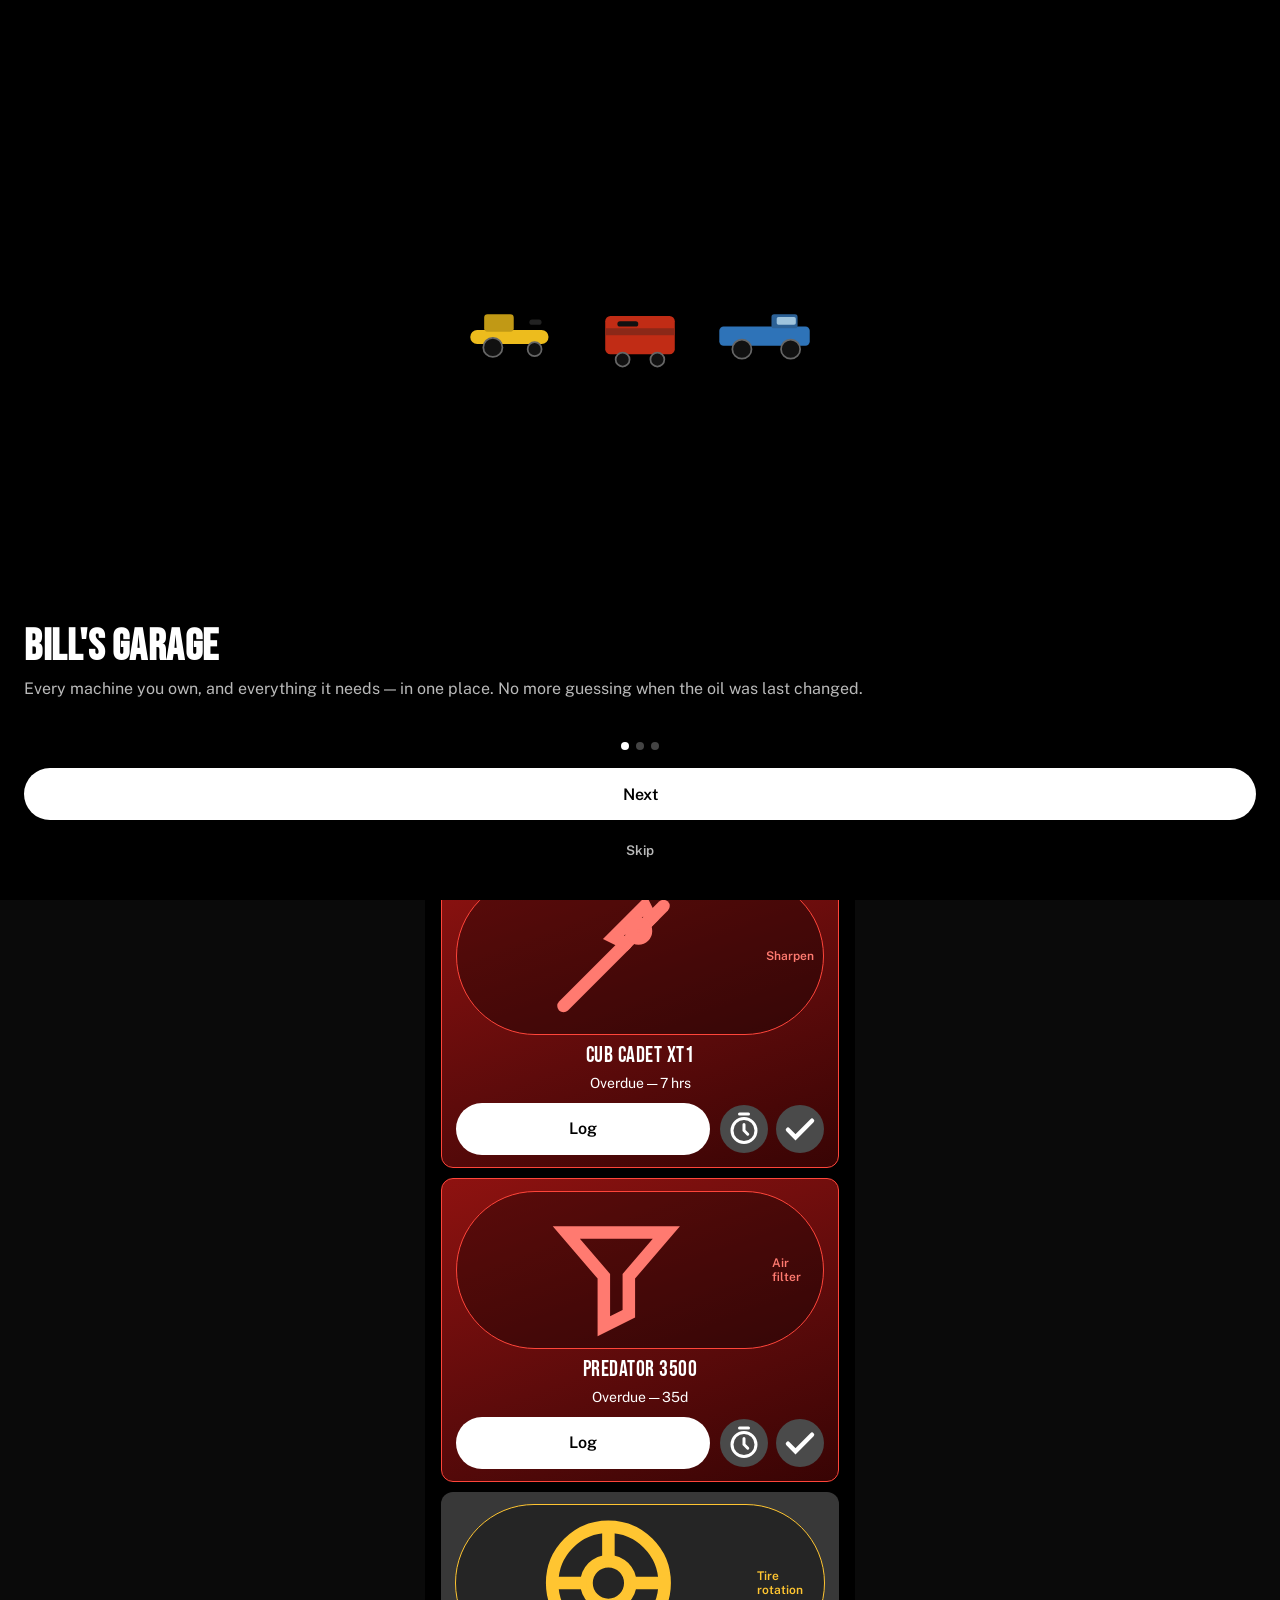
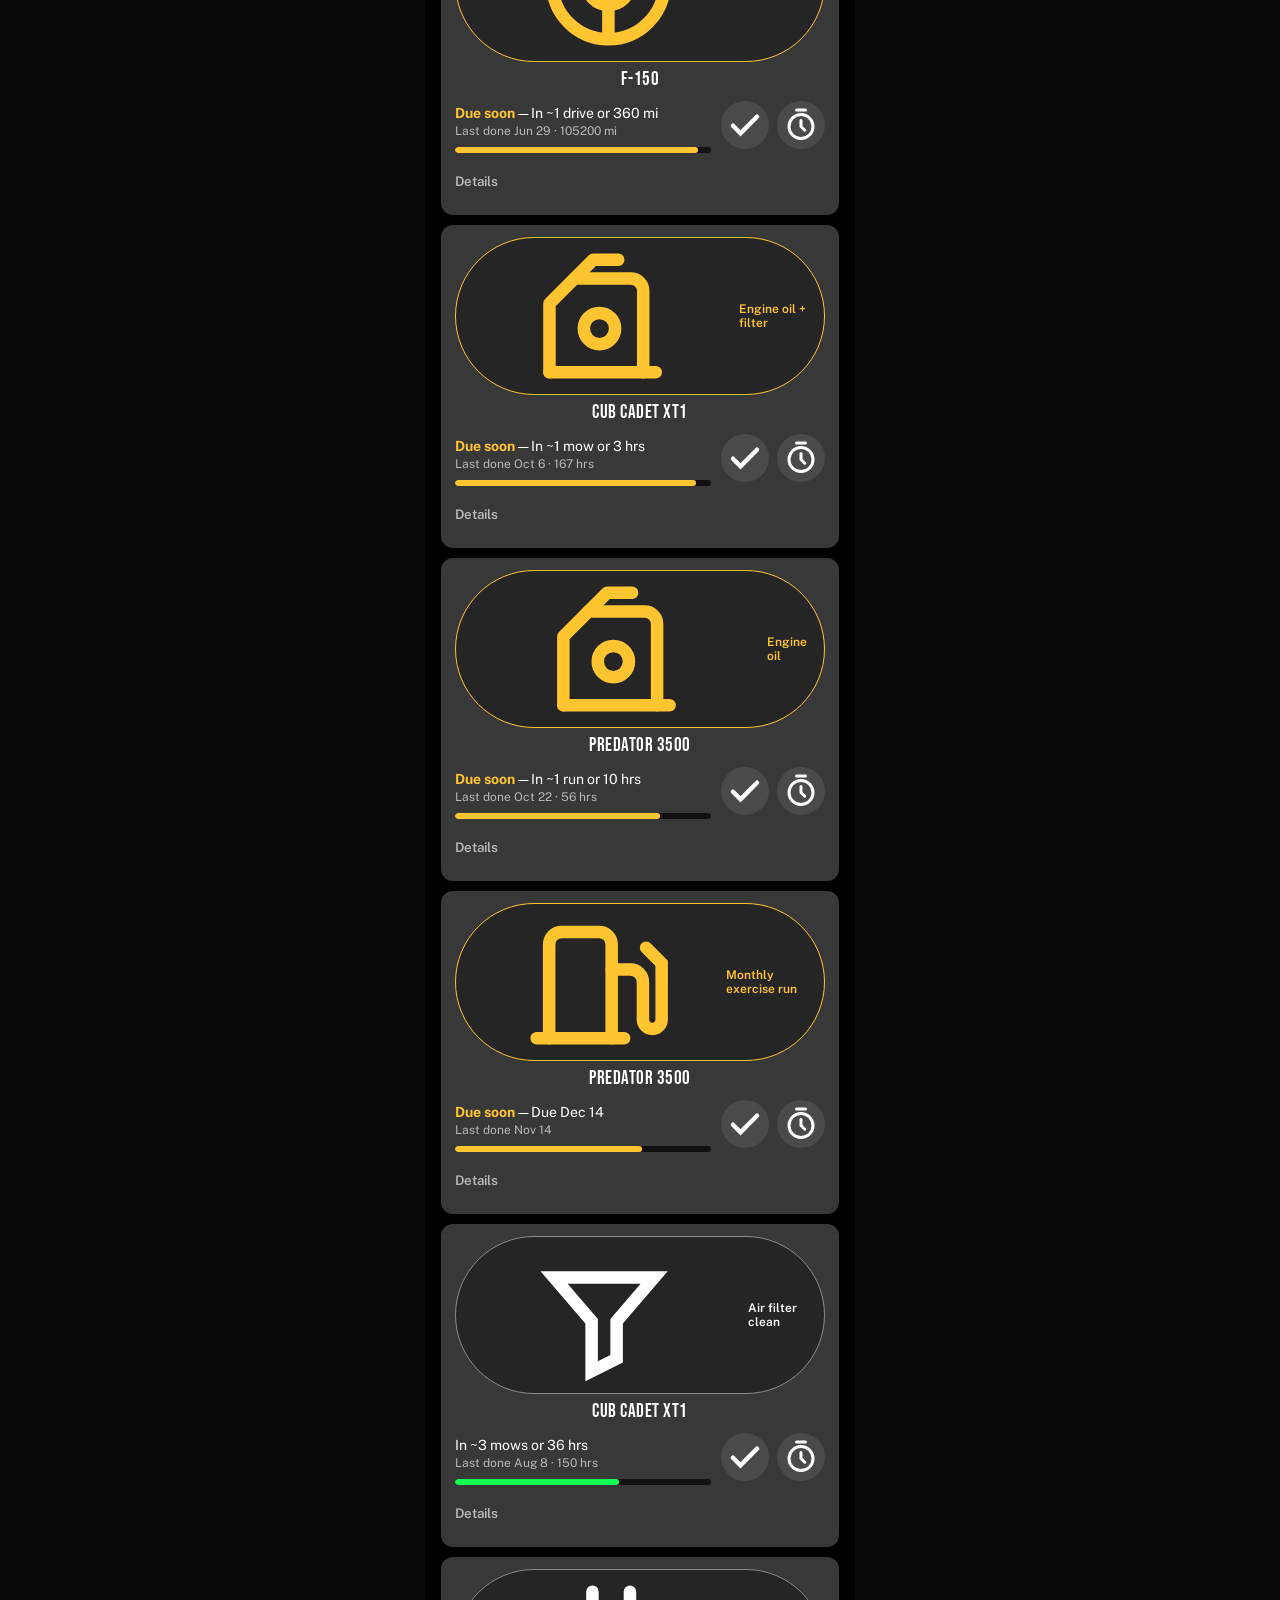
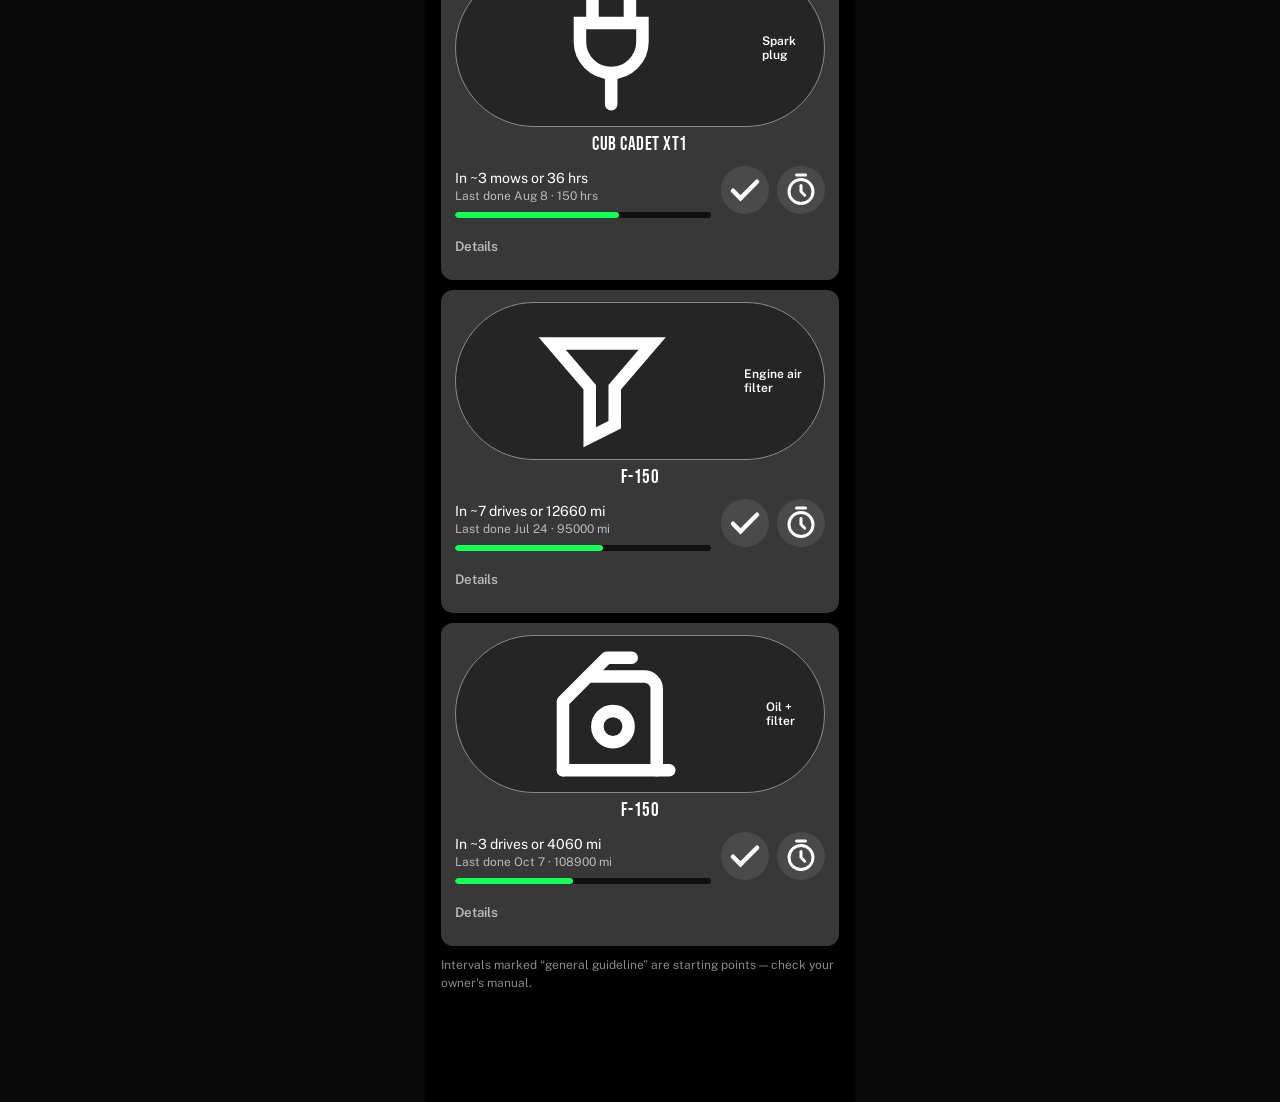
==== index.html @ f7d780ed "Bill's Garage maintenance tracker — offline-first PWA built from Figma IOT project designs" ====
<!DOCTYPE html>
<html lang="en">
<head>
<meta charset="UTF-8">
<meta name="viewport" content="width=device-width, initial-scale=1, viewport-fit=cover">
<meta name="theme-color" content="#000000">
<title>Bill's Garage — Maintenance Tracker</title>
<link rel="manifest" href="manifest.webmanifest">
<link rel="icon" href="icon.svg" type="image/svg+xml">
<link rel="apple-touch-icon" href="icon.svg">
<link rel="preconnect" href="https://fonts.googleapis.com">
<link rel="preconnect" href="https://fonts.gstatic.com" crossorigin>
<link href="https://fonts.googleapis.com/css2?family=Bebas+Neue&family=Public+Sans:wght@400;600;700&display=swap" rel="stylesheet">
<style>
:root{
  --bg:#000000; --card:#383838; --surface:#1F1F1F; --surface2:#1A1A1A;
  --btn-grey:#4A4A4A; --line:#2c2c2c;
  --green:#12FF54; --yellow:#FFC531; --red:#FF453A; --red-deep:#5E0B0B;
  --text:#FFFFFF; --text-dim:#B9B9B9; --text-faint:#8A8A8A;
  --r-card:12px; --r-pill:99px; --r-sheet:28px;
  --font-body:'Public Sans',-apple-system,'Segoe UI',Roboto,sans-serif;
  --font-title:'Bebas Neue','Arial Narrow',sans-serif;
}
*{box-sizing:border-box; -webkit-tap-highlight-color:transparent;}
html,body{margin:0;padding:0;background:#0a0a0a;color:var(--text);font-family:var(--font-body);font-size:15px;}
body{min-height:100vh;}
button{font-family:inherit;cursor:pointer;border:none;background:none;color:inherit;}
input,select,textarea{font-family:inherit;font-size:16px;color:var(--text);}
:focus-visible{outline:2px solid var(--green);outline-offset:2px;}
#app{max-width:430px;margin:0 auto;background:var(--bg);min-height:100vh;position:relative;padding-bottom:110px;}
.view{display:none;}
.view.active{display:block;animation:fadein .18s ease;}
@keyframes fadein{from{opacity:0}to{opacity:1}}
@media (prefers-reduced-motion: reduce){.view.active{animation:none}}

/* ---------- header ---------- */
.topbar{position:sticky;top:0;z-index:40;background:linear-gradient(#000 78%,rgba(0,0,0,0));padding:18px 16px 10px;display:flex;align-items:center;justify-content:space-between;gap:10px;}
.garage-title{font-family:var(--font-title);font-size:34px;letter-spacing:.5px;line-height:1;display:flex;align-items:center;gap:6px;}
.garage-title .chev{font-size:16px;color:var(--text-dim);font-family:var(--font-body);}
.round-btn{width:44px;height:44px;min-width:44px;border-radius:50%;background:var(--btn-grey);display:flex;align-items:center;justify-content:center;font-size:24px;color:#fff;}
.round-btn.small{width:36px;height:36px;font-size:20px;}
.round-btn svg{width:20px;height:20px;}

/* ---------- machine carousel ---------- */
.carousel{display:flex;gap:12px;overflow-x:auto;padding:6px 16px 4px;scroll-snap-type:x mandatory;scrollbar-width:none;}
.carousel::-webkit-scrollbar{display:none;}
.machine-card{scroll-snap-align:start;flex:0 0 148px;border-radius:14px;overflow:hidden;background:var(--surface);text-align:left;padding:0;position:relative;}
.machine-card .art{height:110px;display:flex;align-items:center;justify-content:center;position:relative;}
.machine-card .art svg{width:118px;height:74px;}
.machine-card .mname{font-family:var(--font-title);font-size:19px;letter-spacing:.5px;padding:8px 10px 2px;line-height:1.05;}
.machine-card .mread{font-size:11px;color:var(--text-dim);padding:0 10px 8px;}
.machine-card .chips{padding:0 10px 10px;display:flex;gap:6px;flex-wrap:wrap;}
.add-card{flex:0 0 120px;height:188px;border:1.5px solid #fff;border-radius:14px;display:flex;flex-direction:column;align-items:center;justify-content:center;gap:10px;color:#fff;font-size:14px;background:transparent;}

/* ---------- chips ---------- */
.chip{display:inline-flex;align-items:center;gap:5px;border:1.5px solid var(--text-faint);color:#fff;border-radius:var(--r-pill);padding:3px 9px;font-size:12px;font-weight:600;background:rgba(0,0,0,.35);}
.chip svg{width:13px;height:13px;}
.chip.warn{border-color:var(--yellow);color:var(--yellow);}
.chip.over{border-color:var(--red);color:#FF7A70;}
.chip.ok{border-color:var(--green);color:var(--green);}

/* ---------- sections & lists ---------- */
.section-title{font-size:20px;font-weight:600;padding:18px 16px 10px;}
.section-title.small{font-size:16px;padding-top:14px;}
.list{padding:0 16px;display:flex;flex-direction:column;gap:10px;}
.mrow{background:var(--card);border-radius:var(--r-card);padding:12px 14px;display:block;width:100%;text-align:left;}
.mrow .r1{display:flex;align-items:center;gap:8px;}
.mrow .mtitle{font-family:var(--font-title);font-size:19px;letter-spacing:.5px;flex:1;text-align:center;line-height:1;}
.mrow .due{font-size:14px;margin-top:8px;color:#fff;}
.mrow .lastdone{font-size:12px;color:var(--text-dim);margin-top:3px;}
.progress{height:6px;border-radius:99px;background:#101010;margin-top:9px;overflow:hidden;}
.progress > i{display:block;height:100%;border-radius:99px;background:var(--green);}
.progress > i.warn{background:var(--yellow);}
.progress > i.over{background:var(--red);}
.log-btn{background:#fff;color:#000;font-weight:600;border-radius:var(--r-pill);padding:8px 18px;font-size:14px;min-height:36px;}
.log-btn.small{padding:6px 14px;font-size:13px;}
.mrow.overdue{background:linear-gradient(160deg,#8E1210 0%,var(--red-deep) 55%,#380404 100%);border:1.5px solid var(--red);}
.mrow.overdue .big-log{margin-top:12px;display:flex;gap:10px;align-items:center;}
.mrow.overdue .big-log .log-btn{flex:1;min-height:52px;font-size:16px;border-radius:var(--r-pill);}
.icon-actions{display:flex;gap:8px;}
.icon-btn{width:48px;height:48px;border-radius:50%;background:var(--btn-grey);display:flex;align-items:center;justify-content:center;}
.icon-btn svg{width:21px;height:21px;}
.empty-card{background:var(--surface);border-radius:var(--r-card);padding:22px 16px;text-align:center;color:var(--text-dim);margin:0 16px;}
.empty-card b{color:#fff;display:block;font-size:16px;margin-bottom:6px;}

/* ---------- tab bar ---------- */
.tabbar{position:fixed;bottom:0;left:50%;transform:translateX(-50%);width:min(430px,100%);z-index:50;padding:10px 22px calc(14px + env(safe-area-inset-bottom));background:linear-gradient(rgba(0,0,0,0),#000 38%);display:flex;justify-content:space-around;}
.tabbar button{display:flex;flex-direction:column;align-items:center;gap:3px;color:var(--text-faint);font-size:11px;font-weight:600;min-width:64px;min-height:48px;justify-content:center;}
.tabbar button svg{width:24px;height:24px;}
.tabbar button.active{color:#fff;}

/* ---------- detail screens ---------- */
.detail-head{padding:14px 16px 4px;display:flex;align-items:center;gap:12px;}
.detail-head .back{width:44px;height:44px;border-radius:50%;background:var(--btn-grey);display:flex;align-items:center;justify-content:center;font-size:20px;}
.detail-head h1{font-family:var(--font-title);font-size:30px;margin:0;letter-spacing:.5px;flex:1;line-height:1;}
.hero-art{margin:10px 16px 0;border-radius:14px;background:var(--surface);height:170px;display:flex;align-items:center;justify-content:center;}
.hero-art svg{width:250px;height:130px;}
.reading-box{margin:12px 16px 0;background:var(--surface);border-radius:var(--r-card);padding:14px 16px;display:flex;align-items:center;justify-content:space-between;gap:10px;}
.reading-box .val{font-family:var(--font-title);font-size:32px;line-height:1;}
.reading-box .lbl{font-size:12px;color:var(--text-dim);}
.tabrow{display:flex;gap:8px;padding:16px 16px 4px;}
.tabrow button{flex:1;padding:11px 0;border-radius:var(--r-pill);background:var(--surface);color:var(--text-dim);font-weight:600;font-size:14px;min-height:44px;}
.tabrow button.active{background:#fff;color:#000;}
.kv{display:flex;justify-content:space-between;padding:11px 0;border-bottom:1px solid var(--line);font-size:14px;gap:14px;}
.kv:last-child{border-bottom:none;}
.kv .k{color:var(--text-dim);}
.kv .v{font-weight:600;text-align:right;}
.panel{margin:12px 16px 0;background:var(--surface);border-radius:var(--r-card);padding:6px 16px 10px;}
.panel.flat{background:var(--card);}
.note-card{background:var(--card);border-radius:var(--r-card);padding:12px 14px;text-align:left;width:100%;}
.note-card .ndate{font-size:12px;color:var(--text-dim);margin-top:6px;}
.pin{color:var(--yellow);font-size:12px;font-weight:700;}

/* ---------- sheets & forms ---------- */
.sheet-wrap{position:fixed;inset:0;z-index:80;display:none;}
.sheet-wrap.open{display:block;}
.sheet-bg{position:absolute;inset:0;background:rgba(0,0,0,.65);}
.sheet{position:absolute;left:50%;transform:translateX(-50%);bottom:0;width:min(430px,100%);max-height:92vh;overflow-y:auto;background:#141414;border-radius:var(--r-sheet) var(--r-sheet) 0 0;padding:10px 20px calc(22px + env(safe-area-inset-bottom));animation:up .22s ease;}
@keyframes up{from{transform:translate(-50%,40px);opacity:.4}to{transform:translate(-50%,0);opacity:1}}
@media (prefers-reduced-motion: reduce){.sheet{animation:none}}
.sheet .handle{width:44px;height:5px;border-radius:99px;background:#555;margin:2px auto 14px;}
.sheet h2{font-family:var(--font-title);font-size:27px;margin:0 0 4px;letter-spacing:.5px;}
.sheet .sub{color:var(--text-dim);font-size:13px;margin-bottom:14px;}
.field{margin-bottom:14px;}
.field label{display:block;font-size:13px;font-weight:600;color:var(--text-dim);margin-bottom:6px;}
.field input,.field select,.field textarea{width:100%;background:var(--surface);border:1px solid var(--line);border-radius:10px;padding:13px 14px;min-height:48px;}
.field textarea{min-height:76px;resize:vertical;}
.field-row{display:flex;gap:10px;}
.field-row .field{flex:1;}
.btn-primary{background:#fff;color:#000;font-weight:600;border-radius:var(--r-pill);width:100%;min-height:52px;font-size:16px;display:flex;align-items:center;justify-content:center;gap:8px;}
.btn-secondary{background:var(--btn-grey);color:#fff;font-weight:600;border-radius:var(--r-pill);width:100%;min-height:52px;font-size:15px;display:flex;align-items:center;justify-content:center;gap:8px;}
.btn-text{color:var(--text-dim);font-weight:600;min-height:44px;padding:8px 12px;}
.btn-danger{color:#FF7A70;font-weight:600;min-height:44px;}
.btn-row{display:flex;gap:10px;}
.btn-row > *{flex:1;}
.toggle-row{display:flex;align-items:center;gap:12px;background:var(--surface);border-radius:10px;padding:12px 14px;margin-bottom:10px;width:100%;text-align:left;min-height:56px;}
.toggle-row .ticon{width:38px;height:38px;border-radius:50%;background:var(--btn-grey);display:flex;align-items:center;justify-content:center;flex:0 0 38px;}
.toggle-row .ticon svg{width:19px;height:19px;}
.toggle-row .tt{flex:1;}
.toggle-row .tt b{display:block;font-size:15px;}
.toggle-row .tt span{font-size:12px;color:var(--text-dim);}
.switch{width:52px;height:30px;border-radius:99px;background:#555;position:relative;flex:0 0 52px;}
.switch::after{content:"";position:absolute;top:3px;left:3px;width:24px;height:24px;border-radius:50%;background:#fff;transition:left .15s;}
.switch.on{background:var(--green);}
.switch.on::after{left:25px;background:#000;}
.check-dot{width:26px;height:26px;border-radius:50%;border:2px solid var(--text-faint);flex:0 0 26px;display:flex;align-items:center;justify-content:center;color:#000;font-weight:700;}
.check-dot.on{background:var(--green);border-color:var(--green);}
.pad{display:grid;grid-template-columns:repeat(3,1fr);gap:10px;margin:14px 0;}
.pad button{background:var(--surface);border-radius:12px;min-height:62px;font-size:24px;font-weight:600;}
.pad button:active{background:var(--btn-grey);}
.pad-display{font-family:var(--font-title);font-size:46px;text-align:center;letter-spacing:2px;padding:8px 0 2px;}
.pad-unit{text-align:center;color:var(--text-dim);font-size:13px;}
.seg{display:flex;gap:8px;flex-wrap:wrap;}
.seg button{padding:11px 16px;border-radius:var(--r-pill);background:var(--surface);font-weight:600;font-size:14px;min-height:46px;border:1.5px solid transparent;}
.seg button.active{background:#fff;color:#000;}
.menu-item{display:flex;align-items:center;gap:14px;width:100%;padding:15px 4px;border-bottom:1px solid var(--line);text-align:left;font-size:16px;font-weight:600;min-height:56px;}
.menu-item:last-child{border-bottom:none;}
.menu-item .ticon{width:42px;height:42px;border-radius:50%;background:var(--btn-grey);display:flex;align-items:center;justify-content:center;}
.menu-item .ticon svg{width:20px;height:20px;}
.menu-item .arr{margin-left:auto;color:var(--text-faint);}

/* ---------- misc ---------- */
.toast{position:fixed;left:50%;transform:translateX(-50%);bottom:110px;z-index:120;background:#fff;color:#000;border-radius:var(--r-pill);padding:12px 18px;font-weight:600;font-size:14px;display:none;align-items:center;gap:14px;box-shadow:0 8px 30px rgba(0,0,0,.5);max-width:92vw;}
.toast.show{display:flex;}
.toast button{color:#0a58ca;font-weight:700;}
.nudge{margin:0 16px 12px;background:#26260f;border:1.5px solid var(--yellow);border-radius:var(--r-card);padding:13px 15px;display:flex;gap:10px;align-items:center;}
.nudge .nt{flex:1;}
.nudge b{display:block;font-size:15px;}
.nudge span{font-size:13px;color:var(--text-dim);}
.warranty-card{margin:0 16px 12px;background:#12260f;border:1.5px solid var(--green);border-radius:var(--r-card);padding:13px 15px;}
.warranty-card b{display:block;font-size:15px;}
.warranty-card span{font-size:13px;color:var(--text-dim);}
.group-label{font-size:13px;font-weight:700;color:var(--text-faint);text-transform:uppercase;letter-spacing:1px;padding:16px 16px 8px;}
.disclaimer{font-size:12px;color:var(--text-faint);padding:10px 16px 0;line-height:1.5;}
.searchbar{padding:4px 16px 0;}
.searchbar input{width:100%;background:var(--surface);border:1px solid var(--line);border-radius:var(--r-pill);padding:13px 18px;min-height:48px;}
.stat-grid{display:grid;grid-template-columns:1fr 1fr;gap:10px;padding:0 16px;}
.stat{background:var(--surface);border-radius:var(--r-card);padding:14px;}
.stat .sv{font-family:var(--font-title);font-size:28px;line-height:1;}
.stat .sl{font-size:12px;color:var(--text-dim);margin-top:4px;}
.check-item{display:flex;gap:12px;align-items:flex-start;padding:13px 0;border-bottom:1px solid var(--line);width:100%;text-align:left;}
.check-item:last-child{border-bottom:none;}
.check-item .ct{flex:1;font-size:15px;}
.check-item.done .ct{color:var(--text-faint);text-decoration:line-through;}
.bar-row{display:flex;align-items:center;gap:10px;font-size:13px;padding:7px 0;}
.bar-row .bl{width:96px;color:var(--text-dim);white-space:nowrap;overflow:hidden;text-overflow:ellipsis;}
.bar-row .track{flex:1;height:10px;background:#101010;border-radius:99px;overflow:hidden;}
.bar-row .track i{display:block;height:100%;background:var(--green);border-radius:99px;}
.bar-row .bv{width:64px;text-align:right;font-weight:600;}
.onboard{position:fixed;inset:0;z-index:200;background:#000;display:none;flex-direction:column;padding:34px 24px calc(28px + env(safe-area-inset-bottom));}
.onboard.open{display:flex;}
.onboard .olineup{flex:1;display:flex;align-items:center;justify-content:center;overflow:hidden;}
.onboard h1{font-family:var(--font-title);font-size:44px;margin:0 0 8px;letter-spacing:.5px;line-height:1;}
.onboard p{color:var(--text-dim);font-size:16px;line-height:1.55;margin:0 0 22px;}
.dots{display:flex;gap:7px;justify-content:center;margin:18px 0;}
.dots i{width:8px;height:8px;border-radius:50%;background:#444;}
.dots i.on{background:#fff;}
@media print{ .tabbar,.topbar,.no-print{display:none!important;} #app{padding-bottom:0;} body{background:#fff;color:#000;} }
</style>
</head>
<body>
<div id="app"></div>
<nav class="tabbar" id="tabbar"></nav>
<div class="sheet-wrap" id="sheetWrap"><div class="sheet-bg" id="sheetBg"></div><div class="sheet" id="sheet"></div></div>
<div class="toast" id="toast"><span id="toastMsg"></span><button id="toastBtn" style="display:none">Undo</button></div>
<div class="onboard" id="onboard"></div>

<!-- ============ SVG icon set (stroke, currentColor) ============ -->
<svg width="0" height="0" style="position:absolute">
<defs>
<symbol id="i-oil" viewBox="0 0 24 24" fill="none" stroke="currentColor" stroke-width="2" stroke-linecap="round" stroke-linejoin="round"><path d="M4 21V10l4-4h9a2 2 0 0 1 2 2v13"/><path d="M4 21h17"/><path d="M8 6l3-3h4"/><circle cx="12" cy="14" r="2.5"/></symbol>
<symbol id="i-blades" viewBox="0 0 24 24" fill="none" stroke="currentColor" stroke-width="2" stroke-linecap="round"><path d="M4 20L14 10"/><path d="M14 10l-2-1 5-5 1 2z"/><path d="M20 4l-3 3"/><circle cx="16" cy="8" r="1.2" fill="currentColor"/></symbol>
<symbol id="i-battery" viewBox="0 0 24 24" fill="none" stroke="currentColor" stroke-width="2" stroke-linecap="round"><rect x="3" y="8" width="18" height="12" rx="2"/><path d="M8 8V5h3v3M13 8V5h3v3M12 11v4M10 13h4"/></symbol>
<symbol id="i-filter" viewBox="0 0 24 24" fill="none" stroke="currentColor" stroke-width="2" stroke-linecap="round"><path d="M4 6h16l-6 7v6l-4 2v-8z"/></symbol>
<symbol id="i-plug" viewBox="0 0 24 24" fill="none" stroke="currentColor" stroke-width="2" stroke-linecap="round"><path d="M9 3v5M15 3v5M7 8h10v3a5 5 0 0 1-10 0zM12 16v5"/></symbol>
<symbol id="i-belt" viewBox="0 0 24 24" fill="none" stroke="currentColor" stroke-width="2"><circle cx="8" cy="12" r="4"/><circle cx="17" cy="12" r="2.5"/><path d="M8 8c4-1 8-1 9 2"/></symbol>
<symbol id="i-tire" viewBox="0 0 24 24" fill="none" stroke="currentColor" stroke-width="2"><circle cx="12" cy="12" r="9"/><circle cx="12" cy="12" r="3.5"/><path d="M12 3v5.5M12 15.5V21M3 12h5.5M15.5 12H21"/></symbol>
<symbol id="i-coolant" viewBox="0 0 24 24" fill="none" stroke="currentColor" stroke-width="2" stroke-linecap="round"><path d="M12 3c3 4 6 7 6 11a6 6 0 0 1-12 0c0-4 3-7 6-11z"/></symbol>
<symbol id="i-grease" viewBox="0 0 24 24" fill="none" stroke="currentColor" stroke-width="2" stroke-linecap="round"><path d="M12 3v8"/><path d="M8 8l4-5 4 5"/><path d="M5 21c0-4 3-6 7-6s7 2 7 6"/></symbol>
<symbol id="i-fuel" viewBox="0 0 24 24" fill="none" stroke="currentColor" stroke-width="2" stroke-linecap="round"><path d="M5 21V6a2 2 0 0 1 2-2h6a2 2 0 0 1 2 2v15"/><path d="M3 21h14M15 10h3a2 2 0 0 1 2 2v6a1.5 1.5 0 0 0 3 0V9l-2.5-2.5"/></symbol>
<symbol id="i-wrench" viewBox="0 0 24 24" fill="none" stroke="currentColor" stroke-width="2" stroke-linecap="round"><path d="M14.5 6.5a4 4 0 0 0-5.6 4.8L4 16.2V20h3.8l4.9-4.9a4 4 0 0 0 4.8-5.6l-2.9 2.9-2.4-2.4z"/></symbol>
<symbol id="i-warranty" viewBox="0 0 24 24" fill="none" stroke="currentColor" stroke-width="2" stroke-linecap="round"><path d="M12 3l8 3v6c0 5-3.5 8-8 9-4.5-1-8-4-8-9V6z"/><path d="M9 12l2 2 4-4"/></symbol>
<symbol id="i-note" viewBox="0 0 24 24" fill="none" stroke="currentColor" stroke-width="2" stroke-linecap="round"><path d="M6 3h9l4 4v14H6z"/><path d="M14 3v5h5M9 13h6M9 17h4"/></symbol>
<symbol id="i-receipt" viewBox="0 0 24 24" fill="none" stroke="currentColor" stroke-width="2" stroke-linecap="round"><path d="M6 3h12v18l-2-1.5-2 1.5-2-1.5-2 1.5-2-1.5L6 21z"/><path d="M9 8h6M9 12h6"/></symbol>
<symbol id="i-garage" viewBox="0 0 24 24" fill="none" stroke="currentColor" stroke-width="2" stroke-linecap="round"><path d="M3 11l9-7 9 7"/><path d="M5 10v10h14V10M10 20v-6h4v6"/></symbol>
<symbol id="i-sched" viewBox="0 0 24 24" fill="none" stroke="currentColor" stroke-width="2" stroke-linecap="round"><rect x="4" y="6" width="16" height="15" rx="2"/><path d="M4 10h16M8 3v5M16 3v5"/></symbol>
<symbol id="i-user" viewBox="0 0 24 24" fill="none" stroke="currentColor" stroke-width="2" stroke-linecap="round"><circle cx="12" cy="8" r="4"/><path d="M4 21c0-4 3.5-6 8-6s8 2 8 6"/></symbol>
<symbol id="i-back" viewBox="0 0 24 24" fill="none" stroke="currentColor" stroke-width="2.5" stroke-linecap="round"><path d="M15 5l-7 7 7 7"/></symbol>
<symbol id="i-plus" viewBox="0 0 24 24" fill="none" stroke="currentColor" stroke-width="2.5" stroke-linecap="round"><path d="M12 5v14M5 12h14"/></symbol>
<symbol id="i-search" viewBox="0 0 24 24" fill="none" stroke="currentColor" stroke-width="2" stroke-linecap="round"><circle cx="11" cy="11" r="7"/><path d="M20 20l-4-4"/></symbol>
<symbol id="i-send" viewBox="0 0 24 24" fill="none" stroke="currentColor" stroke-width="2" stroke-linecap="round" stroke-linejoin="round"><path d="M22 2L11 13M22 2l-7 20-4-9-9-4z"/></symbol>
<symbol id="i-snooze" viewBox="0 0 24 24" fill="none" stroke="currentColor" stroke-width="2" stroke-linecap="round"><circle cx="12" cy="13" r="8"/><path d="M12 9v4l2.5 2.5M9 2h6"/></symbol>
<symbol id="i-check" viewBox="0 0 24 24" fill="none" stroke="currentColor" stroke-width="3" stroke-linecap="round"><path d="M4 12.5l5 5L20 6.5"/></symbol>
<symbol id="i-chain" viewBox="0 0 24 24" fill="none" stroke="currentColor" stroke-width="2" stroke-linecap="round"><path d="M10 14a5 5 0 0 0 7 0l3-3a5 5 0 0 0-7-7l-1.5 1.5"/><path d="M14 10a5 5 0 0 0-7 0l-3 3a5 5 0 0 0 7 7l1.5-1.5"/></symbol>
<symbol id="i-snow" viewBox="0 0 24 24" fill="none" stroke="currentColor" stroke-width="2" stroke-linecap="round"><path d="M12 2v20M4 6l16 12M20 6L4 18"/></symbol>
<symbol id="i-sun" viewBox="0 0 24 24" fill="none" stroke="currentColor" stroke-width="2" stroke-linecap="round"><circle cx="12" cy="12" r="4"/><path d="M12 2v3M12 19v3M2 12h3M19 12h3M4.9 4.9l2.1 2.1M17 17l2.1 2.1M19.1 4.9L17 7M7 17l-2.1 2.1"/></symbol>
</defs>
</svg>
<script>
/* =====================================================================
   BILL'S GARAGE — maintenance tracker
   Single file. Data lives in this browser's localStorage. Works offline
   after the first load (service worker caches the app shell).
   ===================================================================== */
"use strict";
const STORE_KEY = "bills-garage-v1";
const DAY = 86400000;
const $ = (sel, el) => (el||document).querySelector(sel);
const $$ = (sel, el) => Array.from((el||document).querySelectorAll(sel));
const esc = s => String(s==null?"":s).replace(/[&<>"']/g, c => ({"&":"&amp;","<":"&lt;",">":"&gt;",'"':"&quot;","'":"&#39;"}[c]));
const uid = () => Math.random().toString(36).slice(2,10) + Date.now().toString(36).slice(-4);
const todayStr = () => { const d=new Date(); return d.getFullYear()+"-"+String(d.getMonth()+1).padStart(2,"0")+"-"+String(d.getDate()).padStart(2,"0"); };
const parseDate = s => { if(!s) return null; const p=s.split("-"); return new Date(p[0],p[1]-1,p[2]); };
const fmtDate = s => { const d=parseDate(s); if(!d) return "—"; return d.toLocaleDateString("en-US",{month:"short",day:"numeric"}); };
const fmtDateLong = s => { const d=parseDate(s); if(!d) return "—"; return d.toLocaleDateString("en-US",{month:"short",day:"numeric",year:"numeric"}); };
const daysBetween = (a,b) => Math.round((parseDate(b)-parseDate(a))/DAY);
const addDays = (s,n) => { const d=parseDate(s); d.setDate(d.getDate()+n); return d.getFullYear()+"-"+String(d.getMonth()+1).padStart(2,"0")+"-"+String(d.getDate()).padStart(2,"0"); };
const addMonths = (s,n) => { const d=parseDate(s); const day=d.getDate(); d.setMonth(d.getMonth()+n); if(d.getDate()<day) d.setDate(0); return d.getFullYear()+"-"+String(d.getMonth()+1).padStart(2,"0")+"-"+String(d.getDate()).padStart(2,"0"); };
const money = n => n==null||n===""?"—":"$"+Number(n).toFixed(2);
const icon = (name, color) => `<svg style="${color?`color:${color};`:""}width:100%;height:100%"><use href="#${name}"/></svg>`;
const UNIT_LABEL = { miles:"mi", km:"km", hours:"hrs", uses:"uses", none:"" };

/* =====================================================================
   MAINTENANCE TEMPLATE DATABASE (bundled, works offline)
   Every item: source + confidence. Show "Starting point — check your
   owner's manual" anywhere these are surfaced.
   ===================================================================== */
const DB_VERSION = 3;
const DB = {
  version: DB_VERSION,
  categories: {
    "riding-mower":   { label:"Riding mower / zero-turn", units:["hours","uses"], usesLabel:"mow" },
    "push-mower":     { label:"Push mower", units:["hours","uses"], usesLabel:"mow" },
    "generator":      { label:"Generator", units:["hours"], usesLabel:"run" },
    "truck":          { label:"Truck / car", units:["miles","km"], usesLabel:"drive" },
    "motorcycle":     { label:"Motorcycle", units:["miles","km"], usesLabel:"ride" },
    "tractor":        { label:"Compact tractor", units:["hours"], usesLabel:"run" },
    "pressure-washer":{ label:"Pressure washer", units:["hours"], usesLabel:"use" },
    "log-splitter":   { label:"Log splitter", units:["hours"], usesLabel:"use" },
    "chainsaw":       { label:"Chainsaw", units:["hours"], usesLabel:"use" },
    "snowblower":     { label:"Snowblower", units:["hours"], usesLabel:"use" },
    "trailer":        { label:"Trailer", units:["miles","km"], usesLabel:"tow" },
    "other":          { label:"Other equipment", units:["hours","miles","km","uses"], usesLabel:"use" }
  },
  /* per-category defaults; model overrides merged on top */
  templates: {
    "riding-mower": [
      { id:"rm-oil", title:"Engine oil + filter", icon:"i-oil", interval:{hours:50, months:12}, first:{hours:8, note:"break-in change"}, severe:{hours:35}, parts:[{type:"oil",spec:"10W-30 conventional, 2 qt"},{type:"oil filter",part:"verify in manual"}], diyMin:30, difficulty:"easy", confidence:"general", source:"general guideline" },
      { id:"rm-blades", title:"Sharpen / balance blades", icon:"i-blades", interval:{hours:25}, parts:[], diyMin:45, difficulty:"medium", confidence:"general", source:"general guideline" },
      { id:"rm-air", title:"Air filter clean / replace", icon:"i-filter", interval:{hours:100, months:12}, parts:[{type:"air filter",spec:"check manual"}], diyMin:15, difficulty:"easy", confidence:"general", source:"general guideline" },
      { id:"rm-plug", title:"Spark plug", icon:"i-plug", interval:{hours:100, months:24}, parts:[{type:"spark plug",spec:"check manual"}], diyMin:20, difficulty:"easy", confidence:"general", source:"general guideline" },
      { id:"rm-deckbelt", title:"Deck belt inspection", icon:"i-belt", interval:{hours:100}, parts:[], diyMin:20, difficulty:"medium", confidence:"general", source:"general guideline" },
      { id:"rm-grease", title:"Grease fittings", icon:"i-grease", interval:{hours:50}, parts:[], diyMin:15, difficulty:"easy", confidence:"general", source:"general guideline" },
      { id:"rm-hydro", title:"Transmission fluid + filter", icon:"i-oil", interval:{hours:500, months:60}, parts:[{type:"hydro fluid",spec:"per manual"}], diyMin:60, difficulty:"hard", confidence:"general", source:"general guideline" },
      { id:"rm-storage", title:"End-of-season storage", icon:"i-snow", interval:{months:12}, parts:[{type:"fuel stabilizer",spec:"per label"}], diyMin:30, difficulty:"easy", confidence:"general", source:"general guideline" }
    ],
    "generator": [
      { id:"gen-oil", title:"Engine oil", icon:"i-oil", interval:{hours:100, months:6}, first:{hours:25, note:"break-in change"}, severe:{hours:50}, parts:[{type:"oil",spec:"10W-30, ~0.6 qt"}], diyMin:20, difficulty:"easy", confidence:"general", source:"general guideline" },
      { id:"gen-air", title:"Air filter", icon:"i-filter", interval:{hours:200, months:12}, parts:[{type:"air filter",spec:"check manual"}], diyMin:10, difficulty:"easy", confidence:"general", source:"general guideline" },
      { id:"gen-plug", title:"Spark plug", icon:"i-plug", interval:{hours:200, months:24}, parts:[{type:"spark plug",spec:"check manual"}], diyMin:15, difficulty:"easy", confidence:"general", source:"general guideline" },
      { id:"gen-arrestor", title:"Spark arrestor cleaning", icon:"i-wrench", interval:{hours:100}, parts:[], diyMin:15, difficulty:"easy", confidence:"general", source:"general guideline" },
      { id:"gen-exercise", title:"Monthly exercise run", icon:"i-fuel", interval:{months:1}, parts:[], diyMin:20, difficulty:"easy", confidence:"general", source:"general guideline" },
      { id:"gen-storage", title:"Fuel stabilizer / storage", icon:"i-snow", interval:{months:12}, parts:[{type:"fuel stabilizer",spec:"per label"}], diyMin:15, difficulty:"easy", confidence:"general", source:"general guideline" }
    ],
    "truck": [
      { id:"t-oil", title:"Oil + filter", icon:"i-oil", interval:{miles:7500, months:6}, severe:{miles:5000, months:6}, parts:[{type:"oil",spec:"5W-30 synthetic"},{type:"oil filter",part:"verify"}], diyMin:40, difficulty:"easy", confidence:"general", source:"general guideline" },
      { id:"t-rotate", title:"Tire rotation", icon:"i-tire", interval:{miles:7500}, parts:[], diyMin:45, difficulty:"medium", confidence:"general", source:"general guideline" },
      { id:"t-air", title:"Engine air filter", icon:"i-filter", interval:{miles:30000, months:36}, parts:[{type:"air filter",spec:"check manual"}], diyMin:15, difficulty:"easy", confidence:"general", source:"general guideline" },
      { id:"t-cabin", title:"Cabin air filter", icon:"i-filter", interval:{miles:20000, months:12}, parts:[{type:"cabin filter",spec:"check manual"}], diyMin:15, difficulty:"easy", confidence:"general", source:"general guideline" },
      { id:"t-brakes", title:"Brake inspection", icon:"i-wrench", interval:{miles:15000}, parts:[], diyMin:30, difficulty:"medium", confidence:"general", source:"general guideline" },
      { id:"t-coolant", title:"Coolant service", icon:"i-coolant", interval:{miles:100000, months:60}, parts:[{type:"coolant",spec:"per manual"}], diyMin:60, difficulty:"medium", confidence:"general", source:"general guideline" },
      { id:"t-trans", title:"Transmission fluid", icon:"i-oil", interval:{miles:60000}, parts:[{type:"ATF",spec:"per manual"}], diyMin:90, difficulty:"hard", confidence:"general", source:"general guideline" },
      { id:"t-plugs", title:"Spark plugs", icon:"i-plug", interval:{miles:100000}, parts:[{type:"spark plug",spec:"per manual"}], diyMin:90, difficulty:"medium", confidence:"general", source:"general guideline" },
      { id:"t-wipers", title:"Wiper blades", icon:"i-wrench", interval:{months:12}, parts:[], diyMin:10, difficulty:"easy", confidence:"general", source:"general guideline" },
      { id:"t-battery", title:"Battery test", icon:"i-battery", interval:{months:12}, parts:[], diyMin:10, difficulty:"easy", confidence:"general", source:"general guideline" }
    ],
    "motorcycle": [
      { id:"m-oil", title:"Oil + filter", icon:"i-oil", interval:{miles:7500, months:12}, first:{miles:600, note:"break-in change"}, parts:[{type:"oil",spec:"10W-40 motorcycle oil"}], diyMin:40, difficulty:"easy", confidence:"general", source:"general guideline" },
      { id:"m-chain", title:"Chain clean / lube / adjust", icon:"i-chain", interval:{miles:500}, parts:[{type:"chain lube",spec:"per manual"}], diyMin:30, difficulty:"easy", confidence:"general", source:"general guideline" },
      { id:"m-brakefluid", title:"Brake fluid", icon:"i-coolant", interval:{months:24}, parts:[{type:"brake fluid",spec:"DOT 4"}], diyMin:45, difficulty:"medium", confidence:"general", source:"general guideline" },
      { id:"m-coolant", title:"Coolant", icon:"i-coolant", interval:{months:36}, parts:[{type:"coolant",spec:"per manual"}], diyMin:45, difficulty:"medium", confidence:"general", source:"general guideline" },
      { id:"m-tires", title:"Tire check / replace", icon:"i-tire", interval:{months:12}, parts:[], diyMin:20, difficulty:"easy", confidence:"general", source:"general guideline" }
    ],
    "tractor": [
      { id:"tr-oil", title:"Engine oil + filter", icon:"i-oil", interval:{hours:200, months:12}, first:{hours:50, note:"break-in change"}, parts:[{type:"oil",spec:"15W-40 diesel"}], diyMin:40, difficulty:"easy", confidence:"general", source:"general guideline" },
      { id:"tr-hydro", title:"Hydraulic + transmission fluid + filters", icon:"i-oil", interval:{hours:400, months:24}, parts:[{type:"hydro fluid",spec:"per manual"}], diyMin:90, difficulty:"hard", confidence:"general", source:"general guideline" },
      { id:"tr-fuel", title:"Fuel filter", icon:"i-filter", interval:{hours:200}, parts:[{type:"fuel filter",spec:"per manual"}], diyMin:30, difficulty:"easy", confidence:"general", source:"general guideline" },
      { id:"tr-air", title:"Air filter", icon:"i-filter", interval:{hours:200, months:12}, parts:[{type:"air filter",spec:"per manual"}], diyMin:15, difficulty:"easy", confidence:"general", source:"general guideline" },
      { id:"tr-grease", title:"Grease loader pins + fittings", icon:"i-grease", interval:{hours:25}, parts:[], diyMin:20, difficulty:"easy", confidence:"general", source:"general guideline" }
    ],
    "pressure-washer": [
      { id:"pw-oil", title:"Engine oil (gas models)", icon:"i-oil", interval:{hours:50, months:12}, first:{hours:8, note:"break-in change"}, parts:[{type:"oil",spec:"10W-30"}], diyMin:20, difficulty:"easy", confidence:"general", source:"general guideline" },
      { id:"pw-pumpoil", title:"Pump oil", icon:"i-oil", interval:{hours:500}, parts:[{type:"pump oil",spec:"per manual"}], diyMin:20, difficulty:"medium", confidence:"general", source:"general guideline" },
      { id:"pw-inlet", title:"Inlet filter + nozzles", icon:"i-filter", interval:{hours:100}, parts:[], diyMin:10, difficulty:"easy", confidence:"general", source:"general guideline" },
      { id:"pw-winter", title:"Winterize pump", icon:"i-snow", interval:{months:12}, parts:[{type:"pump saver",spec:"per label"}], diyMin:15, difficulty:"easy", confidence:"general", source:"general guideline" }
    ],
    "log-splitter": [
      { id:"ls-oil", title:"Engine oil", icon:"i-oil", interval:{hours:100, months:12}, first:{hours:8, note:"break-in change"}, parts:[{type:"oil",spec:"10W-30"}], diyMin:20, difficulty:"easy", confidence:"general", source:"general guideline" },
      { id:"ls-hydro", title:"Hydraulic fluid + filter", icon:"i-oil", interval:{hours:200}, parts:[{type:"hydro fluid",spec:"per manual"}], diyMin:45, difficulty:"medium", confidence:"general", source:"general guideline" },
      { id:"ls-grease", title:"Grease wedge + beam", icon:"i-grease", interval:{hours:25}, parts:[], diyMin:10, difficulty:"easy", confidence:"general", source:"general guideline" },
      { id:"ls-hoses", title:"Inspect hoses + fittings", icon:"i-wrench", interval:{months:12}, parts:[], diyMin:10, difficulty:"easy", confidence:"general", source:"general guideline" }
    ],
    "chainsaw": [
      { id:"cs-chain", title:"Chain sharpen + tension", icon:"i-blades", interval:{hours:5}, parts:[], diyMin:20, difficulty:"easy", confidence:"general", source:"general guideline" },
      { id:"cs-air", title:"Air filter clean", icon:"i-filter", interval:{hours:25}, parts:[], diyMin:10, difficulty:"easy", confidence:"general", source:"general guideline" },
      { id:"cs-plug", title:"Spark plug", icon:"i-plug", interval:{months:12}, parts:[{type:"spark plug",spec:"per manual"}], diyMin:15, difficulty:"easy", confidence:"general", source:"general guideline" }
    ],
    "snowblower": [
      { id:"sb-oil", title:"Engine oil", icon:"i-oil", interval:{months:12}, first:{hours:5, note:"break-in change"}, parts:[{type:"oil",spec:"5W-30"}], diyMin:20, difficulty:"easy", confidence:"general", source:"general guideline" },
      { id:"sb-belt", title:"Belt + auger inspection", icon:"i-belt", interval:{months:12}, parts:[], diyMin:30, difficulty:"medium", confidence:"general", source:"general guideline" },
      { id:"sb-prep", title:"Pre-season prep", icon:"i-sun", interval:{months:12}, parts:[{type:"fuel stabilizer",spec:"per label"}], diyMin:30, difficulty:"easy", confidence:"general", source:"general guideline" }
    ],
    "push-mower": [
      { id:"pm-oil", title:"Engine oil", icon:"i-oil", interval:{hours:50, months:12}, first:{hours:5, note:"break-in change"}, parts:[{type:"oil",spec:"10W-30"}], diyMin:15, difficulty:"easy", confidence:"general", source:"general guideline" },
      { id:"pm-blade", title:"Sharpen blade", icon:"i-blades", interval:{hours:25}, parts:[], diyMin:30, difficulty:"easy", confidence:"general", source:"general guideline" },
      { id:"pm-air", title:"Air filter", icon:"i-filter", interval:{months:12}, parts:[], diyMin:10, difficulty:"easy", confidence:"general", source:"general guideline" }
    ],
    "trailer": [
      { id:"tr2-bearings", title:"Wheel bearings grease", icon:"i-grease", interval:{miles:10000, months:12}, parts:[], diyMin:60, difficulty:"medium", confidence:"general", source:"general guideline" },
      { id:"tr2-tires", title:"Tires + spare inspection", icon:"i-tire", interval:{months:12}, parts:[], diyMin:15, difficulty:"easy", confidence:"general", source:"general guideline" },
      { id:"tr2-lights", title:"Lights + brakes check", icon:"i-wrench", interval:{months:12}, parts:[], diyMin:15, difficulty:"easy", confidence:"general", source:"general guideline" }
    ],
    "other": [
      { id:"o-gen", title:"General service", icon:"i-wrench", interval:{months:12}, parts:[], diyMin:30, difficulty:"easy", confidence:"general", source:"general guideline" }
    ]
  },
  /* model-specific overrides: matched on make+model (+year where it matters) */
  models: [
    { make:"cub cadet", model:"xt1", overrides:[
        { id:"rm-oil", interval:{hours:50, months:12}, parts:[{type:"oil",spec:"10W-30, 2 qt"},{type:"oil filter",part:"Kohler 52 050 02-S (verify)"}], confidence:"general" }
      ], note:"Cub Cadet XT1 Enduro series — general guideline intervals" },
    { make:"predator", model:"3500", overrides:[
        { id:"gen-oil", interval:{hours:100, months:6}, first:{hours:30, note:"break-in change per manual"}, confidence:"general" }
      ], note:"Predator 3500 inverter generator" },
    { make:"honda", model:"eu2200i", overrides:[
        { id:"gen-oil", interval:{hours:100, months:6}, first:{hours:20, note:"break-in change per manual"}, confidence:"general" }
      ], note:"Honda EU2200i" },
    { make:"ford", model:"f-150", overrides:[
        { id:"t-oil", interval:{miles:7500, months:6}, confidence:"general" }
      ], note:"Ford F-150 (gas)" },
    { make:"kawasaki", model:"ninja 400", overrides:[
        { id:"m-oil", interval:{miles:7600, months:12}, confidence:"general" }
      ], note:"Kawasaki Ninja 400" },
    { make:"kubota", model:"bx", overrides:[
        { id:"tr-oil", interval:{hours:200, months:12}, confidence:"general" }
      ], note:"Kubota BX series" },
    { make:"john deere", model:"1025r", overrides:[
        { id:"tr-oil", interval:{hours:200, months:12}, confidence:"general" }
      ], note:"John Deere 1-series" }
  ],
  seasonal: {
    "riding-mower": {
      spring:[ "Check tire pressure","Inspect blades and deck belt","Change engine oil if due","Charge / test battery","Check fuel lines and filter" ],
      winter:[ "Add fuel stabilizer and run engine","Clean deck and underbody","Remove battery — store on tender","Fog cylinder (per manual)","Cover and store dry" ]
    },
    "generator": {
      spring:[ "Change oil if due","Inspect air filter and spark plug","Check fuel lines","Run 20 min under load","Top off fuel with stabilizer" ],
      winter:[ "Full fuel tank + stabilizer","Run dry or fog engine","Store covered and dry","Monthly exercise run reminder" ]
    },
    "pressure-washer": {
      spring:[ "Check inlet filter and O-rings","Inspect hoses for cracks","Change pump oil if due","Test trigger and nozzle spray" ],
      winter:[ "Flush pump with pump saver antifreeze","Drain hoses completely","Store above freezing" ]
    },
    "truck": {
      spring:[ "Swap / inspect tires","Check fluids and belts","Test A/C","Wiper blades" ],
      winter:[ "Check antifreeze strength","Test battery","Winter wiper blades","Emergency kit in cab" ]
    },
    "motorcycle": {
      spring:[ "Fresh fuel, check tire pressure","Chain clean and lube","Brake check","Oil if due" ],
      winter:[ "Fuel stabilizer","Battery tender","Cover and lift off tires" ]
    }
  }
};
function templatesFor(category, make, model){
  const base = (DB.templates[category]||DB.templates.other).map(t => JSON.parse(JSON.stringify(t)));
  const mk = (make||"").toLowerCase(), md = (model||"").toLowerCase();
  for(const m of DB.models){
    if(mk.includes(m.make) && (md.includes(m.model) || m.model.includes(md) || md==="")){
      for(const ov of m.overrides){
        const t = base.find(x=>x.id===ov.id);
        if(t){ Object.assign(t, ov); }
      }
    }
  }
  return base;
}
</script>
<script>
/* ================= state ================= */
let S = null;          // full app state
let route = { view:"garage" };  // {view, machineId, taskId, tab, ...}
let lastUndo = null;
function save(){ localStorage.setItem(STORE_KEY, JSON.stringify(S)); }
function load(){
  try{ const raw = localStorage.getItem(STORE_KEY); if(raw){ S = JSON.parse(raw); return; } }catch(e){}
  S = seedState(); save();
}
function seedState(){
  const t = todayStr();
  const m1 = uid(), m2 = uid(), m3 = uid();
  const machines = [
    { id:m1, name:"CUB CADET XT1", category:"riding-mower", make:"Cub Cadet", model:"XT1 Enduro", year:"2021", unit:"hours", current:214, purchaseDate:"2021-04-10", notes:"", photoHue:46, archived:false, createdAt:t, severe:false },
    { id:m2, name:"PREDATOR 3500", category:"generator", make:"Predator", model:"3500", year:"2022", unit:"hours", current:96, purchaseDate:"2022-09-03", notes:"", photoHue:8, archived:false, createdAt:t, severe:false },
    { id:m3, name:"F-150", category:"truck", make:"Ford", model:"F-150", year:"2018", unit:"miles", current:112340, purchaseDate:"2019-06-01", notes:"", photoHue:210, archived:false, createdAt:t, severe:false }
  ];
  const items = [];
  function mkItem(mid, tid, title, ic, iv, ld){
    const it = { id:uid(), machineId:mid, templateId:tid, title, icon:ic, interval:iv, first:null,
      lastReading:ld.r, lastDate:ld.d, reminderLead:ld.lead||null, enabled:true, parts:ld.parts||[],
      howTo:ld.howTo||"", notes:"", snoozedUntil:null, severe:ld.severe||false, skipped:0 };
    items.push(it); return it;
  }
  // Cub Cadet XT1 @214 hrs — oil: last 167, interval 50 -> 3 hrs left (Figma row 2)
  mkItem(m1,"rm-oil","Engine oil + filter","i-oil",{hours:50,months:12},{r:167,d:addDays(t,-61),parts:[{type:"oil",spec:"10W-30, 2 qt"},{type:"oil filter",part:"Kohler 52 050 02-S"}]});
  // blades: last 182, interval 25 -> overdue 7 hrs (Figma red card)
  mkItem(m1,"rm-blades","Sharpen / balance blades","i-blades",{hours:25},{r:182,d:addDays(t,-40)});
  mkItem(m1,"rm-air","Air filter clean / replace","i-filter",{hours:100,months:12},{r:150,d:addDays(t,-120)});
  mkItem(m1,"rm-plug","Spark plug","i-plug",{hours:100,months:24},{r:150,d:addDays(t,-120)});
  // Predator 3500 @96 hrs — oil: last 56, interval 50 -> 10 hrs left (Figma row 3)
  mkItem(m2,"gen-oil","Engine oil","i-oil",{hours:50,months:6},{r:56,d:addDays(t,-45),parts:[{type:"oil",spec:"10W-30, 0.6 qt"}]});
  mkItem(m2,"gen-air","Air filter","i-filter",{hours:200,months:12},{r:0,d:addDays(t,-400)});
  mkItem(m2,"gen-exercise","Monthly exercise run","i-fuel",{months:1},{r:null,d:addDays(t,-22)});
  // F-150 @112340 — oil last 108900, 7500/6mo
  mkItem(m3,"t-oil","Oil + filter","i-oil",{miles:7500,months:6},{r:108900,d:addDays(t,-60),parts:[{type:"oil",spec:"5W-30 synthetic"},{type:"oil filter",part:"Motorcraft FL-500S"}]});
  mkItem(m3,"t-rotate","Tire rotation","i-tire",{miles:7500},{r:105200,d:addDays(t,-160)});
  mkItem(m3,"t-air","Engine air filter","i-filter",{miles:30000,months:36},{r:95000,d:addDays(t,-500)});
  const logs = [
    { id:uid(), machineId:m1, scheduleItemId:items[0].id, date:addDays(t,-61), reading:167, title:"Engine oil + filter", parts:[{name:"Oil 10W-30 2qt",cost:14},{name:"Filter",cost:9}], laborCost:0, shop:"DIY", total:23, notes:"", receiptIds:[], createdAt:t },
    { id:uid(), machineId:m2, scheduleItemId:items[4].id, date:addDays(t,-45), reading:56, title:"Engine oil", parts:[{name:"Oil 10W-30",cost:7}], laborCost:0, shop:"DIY", total:7, notes:"", receiptIds:[], createdAt:t },
    { id:uid(), machineId:m3, scheduleItemId:items[7].id, date:addDays(t,-60), reading:108900, title:"Oil + filter", parts:[{name:"Oil + filter",cost:52}], laborCost:0, shop:"DIY", total:52, notes:"", receiptIds:[], createdAt:t }
  ];
  const readings = [
    { id:uid(), machineId:m1, value:167, date:addDays(t,-61) }, { id:uid(), machineId:m1, value:183, date:addDays(t,-40) }, { id:uid(), machineId:m1, value:201, date:addDays(t,-20) }, { id:uid(), machineId:m1, value:214, date:addDays(t,-2) },
    { id:uid(), machineId:m2, value:56, date:addDays(t,-45) }, { id:uid(), machineId:m2, value:79, date:addDays(t,-15) }, { id:uid(), machineId:m2, value:96, date:addDays(t,-3) },
    { id:uid(), machineId:m3, value:108900, date:addDays(t,-60) }, { id:uid(), machineId:m3, value:110500, date:addDays(t,-30) }, { id:uid(), machineId:m3, value:112340, date:addDays(t,-2) }
  ];
  return {
    dbVersion: DB_VERSION, onboarded:false,
    machines, items, logs,
    readings,
    receipts: [],
    warranties: [ { id:uid(), machineId:m2, provider:"Harbor Freight", coverage:"2-yr extended", start:addDays(t,-700), end:addDays(t,21), usageLimit:null, policy:"", receiptId:null, notes:"" } ],
    notes: [ { id:uid(), machineId:m1, body:"Deck vibrates at full throttle — check blade balance next sharpen.", date:addDays(t,-6), linkedId:null, pinned:true } ],
    parts: [
      { id:uid(), machineId:m1, type:"oil", spec:"10W-30 conventional, 2 qt", part:"", store:"" },
      { id:uid(), machineId:m1, type:"oil filter", spec:"", part:"Kohler 52 050 02-S", store:"" },
      { id:uid(), machineId:m2, type:"oil", spec:"10W-30, 0.6 qt", part:"", store:"" },
      { id:uid(), machineId:m3, type:"oil", spec:"5W-30 synthetic", part:"", store:"" },
      { id:uid(), machineId:m3, type:"oil filter", spec:"", part:"Motorcraft FL-500S", store:"" }
    ],
    fuel: [
      { id:uid(), machineId:m3, date:addDays(t,-30), reading:110500, gallons:24.1, price:3.09, total:74.47, full:true },
      { id:uid(), machineId:m3, date:addDays(t,-12), reading:111760, gallons:23.4, price:3.15, total:73.71, full:true },
      { id:uid(), machineId:m3, date:addDays(t,-2), reading:112340, gallons:21.9, price:3.19, total:69.86, full:true }
    ],
    renewals: [],
    settings: { unitSys:"imperial", defaultLeadDays:14, notifyTime:"07:00", lastBackup:null, fuelUnit:"gal" }
  };
}

/* ================= due engine ================= */
function machineById(id){ return S.machines.find(m=>m.id===id); }
function itemsFor(mid){ return S.items.filter(i=>i.machineId===mid && i.enabled); }
function readingsFor(mid){ return S.readings.filter(r=>r.machineId===mid).sort((a,b)=>a.date<b.date?-1:1); }

function effInterval(item, machine){
  // severe-duty toggle swaps in the severe interval when the template defines one
  let iv = JSON.parse(JSON.stringify(item.interval||{}));
  if(item.severe && item.severeInterval) iv = JSON.parse(JSON.stringify(item.severeInterval));
  return iv;
}
/* returns {status:'ok'|'soon'|'over', pct, remainingTxt, etaDate, dueReading, dueDate} */
function itemStatus(item, machine){
  const iv = effInterval(item, machine);
  const cur = machine.current;
  const leadDays = item.reminderLeadDays!=null ? item.reminderLeadDays : S.settings.defaultLeadDays;
  let usagePct=0, usageLeft=null, usageUnit=null, usageDue=null;   // fraction of usage interval consumed
  let timePct=0, timeLeftDays=null, timeDue=null;
  const useKey = Object.keys(iv).find(k=>k==="hours"||k==="miles"||k==="km");
  if(useKey && iv[useKey] && item.lastReading!=null){
    const span = iv[useKey], used = cur - item.lastReading;
    usagePct = Math.max(0, used/span);
    const left = span - used;
    usageLeft = left; usageUnit = useKey; usageDue = item.lastReading + span;
  }
  if(iv.months && item.lastDate){
    const dueD = addMonths(item.lastDate, iv.months);
    const totalDays = daysBetween(item.lastDate, dueD);
    const el = daysBetween(item.lastDate, todayStr());
    timePct = totalDays>0 ? el/totalDays : 1;
    timeLeftDays = daysBetween(todayStr(), dueD); timeDue = dueD;
  }
  if(item.first && item.first.done!==true && item.firstHoursOrMiles!=null){
    // break-in rule handled as an extra usage gate
  }
  const pct = Math.max(usagePct, timePct);
  // snooze
  const snoozed = item.snoozedUntil && daysBetween(todayStr(), item.snoozedUntil) >= 0;
  let status = "ok";
  if(pct >= 1) status = "over";
  else{
    const usageNear = usageLeft!=null && usageLeft <= (iv[useKey]||0)*0.25;
    const timeNear = timeLeftDays!=null && timeLeftDays <= leadDays;
    if(usageNear || timeNear) status = "soon";
  }
  // eta from recent usage rate
  let etaDate=null, rateTxt=null, etaUses=null;
  const rs = readingsFor(machine.id);
  if(rs.length>=2){
    const a=rs[rs.length-2], b=rs[rs.length-1];
    const dDays = Math.max(1, daysBetween(a.date,b.date)), dUse = Math.max(0, b.value-a.value);
    const perDay = dUse/dDays;
    if(perDay>0 && usageLeft!=null && usageLeft>0){
      const days = usageLeft/perDay;
      etaDate = addDays(todayStr(), Math.round(days));
      const usesLabel = (DB.categories[machine.category]||{}).usesLabel || "use";
      const avgSession = dUse/1; etaUses = Math.max(1, Math.ceil(usageLeft/Math.max(0.5,avgSession)));
      rateTxt = `In ~${etaUses} ${usesLabel}${etaUses>1?"s":""} or ${Math.round(usageLeft)} ${UNIT_LABEL[usageUnit]||usageUnit}`;
    } else if(perDay<=0 && usageLeft!=null && usageLeft>0){
      rateTxt = `${Math.round(usageLeft)} ${UNIT_LABEL[usageUnit]||usageUnit} left`;
    }
  } else if(usageLeft!=null && usageLeft>0){
    rateTxt = `${Math.round(usageLeft)} ${UNIT_LABEL[usageUnit]||usageUnit} left`;
  }
  if(timeLeftDays!=null){
    if(timeLeftDays<0){ status="over"; rateTxt = `Overdue by ${-timeLeftDays}d`; }
    else if(status!=="over" && rateTxt && timeDue && etaDate && timeDue<etaDate){ rateTxt = `${rateTxt} · ${fmtDate(timeDue)}`; }
    else if(!rateTxt){ rateTxt = timeLeftDays===0 ? "Due today" : `Due ${fmtDate(timeDue)}`; }
  }
  if(status==="over" && usageLeft!=null && usageLeft<=0 && timeLeftDays>=0){
    rateTxt = `Overdue by ${Math.round(-usageLeft)} ${UNIT_LABEL[usageUnit]||usageUnit}`;
  }
  if(snoozed && status==="over") status = "soon"; // snoozed hides the red card
  return { status, pct:Math.min(1,pct), remainingTxt:rateTxt||"—", etaDate, dueReading:usageDue, dueDate:timeDue, snoozed };
}
function urgencyRank(st){ return st.status==="over"?0:st.status==="soon"?1:2; }
function allUpcoming(){
  const out=[];
  for(const it of S.items){ if(!it.enabled) continue; const m=machineById(it.machineId); if(!m||m.archived) continue;
    out.push({ item:it, machine:m, st:itemStatus(it,m) }); }
  out.sort((a,b)=> urgencyRank(a.st)-urgencyRank(b.st) || b.st.pct-a.st.pct);
  return out;
}
function lastDoneTxt(item, machine){
  if(item.lastReading==null && !item.lastDate) return "Never logged";
  const u = UNIT_LABEL[machine.unit] ? ` · ${item.lastReading} ${UNIT_LABEL[machine.unit]}` : "";
  return `Last done ${fmtDate(item.lastDate)}${item.lastReading!=null?u:""}`;
}
function machineWorstStatus(m){
  const items = itemsFor(m.id);
  let worst="ok";
  for(const it of items){ const st=itemStatus(it,m).status; if(st==="over") return "over"; if(st==="soon") worst="soon"; }
  return worst;
}
</script>
<script>
/* ================= machine art (simple inline SVG illustrations) ================= */
function machineArt(m, w, h){
  const hue = m.photoHue!=null?m.photoHue:200;
  const cat = m.category;
  let inner = "";
  if(cat==="riding-mower"||cat==="push-mower"){
    inner = `<rect x="18" y="46" width="90" height="16" rx="8" fill="hsl(${hue},85%,52%)"/><rect x="34" y="28" width="34" height="20" rx="4" fill="hsl(${hue},80%,42%)"/><rect x="86" y="34" width="14" height="6" rx="3" fill="#222"/><circle cx="44" cy="66" r="11" fill="#111" stroke="#666" stroke-width="2"/><circle cx="92" cy="68" r="8" fill="#111" stroke="#666" stroke-width="2"/>`;
  } else if(cat==="generator"){
    inner = `<rect x="26" y="30" width="80" height="44" rx="6" fill="hsl(${hue},80%,42%)"/><rect x="26" y="44" width="80" height="8" fill="hsl(${hue},70%,32%)"/><circle cx="46" cy="80" r="8" fill="#111" stroke="#666" stroke-width="2"/><circle cx="86" cy="80" r="8" fill="#111" stroke="#666" stroke-width="2"/><rect x="40" y="36" width="24" height="6" rx="3" fill="#111"/>`;
  } else if(cat==="truck"){
    inner = `<rect x="10" y="42" width="104" height="22" rx="5" fill="hsl(${hue},60%,45%)"/><rect x="70" y="28" width="30" height="16" rx="3" fill="hsl(${hue},55%,38%)"/><rect x="76" y="31" width="22" height="9" rx="2" fill="#9fc4dd"/><circle cx="36" cy="68" r="11" fill="#111" stroke="#666" stroke-width="2"/><circle cx="92" cy="68" r="11" fill="#111" stroke="#666" stroke-width="2"/>`;
  } else if(cat==="motorcycle"){
    inner = `<circle cx="36" cy="66" r="12" fill="none" stroke="#888" stroke-width="3"/><circle cx="96" cy="66" r="12" fill="none" stroke="#888" stroke-width="3"/><path d="M36 66 L60 44 L84 66 M60 44 L52 30 L72 30" stroke="hsl(${hue},70%,50%)" stroke-width="5" fill="none" stroke-linecap="round"/>`;
  } else if(cat==="pressure-washer"){
    inner = `<rect x="40" y="40" width="52" height="34" rx="6" fill="hsl(${hue},70%,45%)"/><circle cx="52" cy="80" r="7" fill="#111"/><circle cx="80" cy="80" r="7" fill="#111"/><path d="M92 52 l18 -10" stroke="#888" stroke-width="4" stroke-linecap="round"/>`;
  } else {
    inner = `<rect x="30" y="36" width="72" height="40" rx="8" fill="hsl(${hue},60%,42%)"/><circle cx="50" cy="80" r="8" fill="#111" stroke="#666" stroke-width="2"/><circle cx="82" cy="80" r="8" fill="#111" stroke="#666" stroke-width="2"/><rect x="56" y="24" width="10" height="16" rx="2" fill="#888"/>`;
  }
  return `<svg viewBox="0 0 132 92" style="width:${w||"118px"};height:${h||"74px"}">${inner}</svg>`;
}

/* ================= shell ================= */
const TABS = [
  { id:"garage", label:"Garage", ic:"i-garage" },
  { id:"schedule", label:"Schedule", ic:"i-sched" },
  { id:"profile", label:"Profile", ic:"i-user" }
];
function renderShell(){
  $("#tabbar").innerHTML = TABS.map(t=>`<button data-tab="${t.id}" class="${route.view===t.id?"active":""}"><svg><use href="#${t.ic}"/></svg>${t.label}</button>`).join("");
  $$("#tabbar button").forEach(b=>b.onclick=()=>go(b.dataset.tab));
}
function go(view, params){
  route = Object.assign({view}, params||{});
  render();
  $("#app").scrollTop=0; window.scrollTo(0,0);
}
function render(){
  renderShell();
  const app = $("#app");
  if(route.view==="garage") app.innerHTML = viewGarage();
  else if(route.view==="machine") app.innerHTML = viewMachine();
  else if(route.view==="task") app.innerHTML = viewTask();
  else if(route.view==="schedule") app.innerHTML = viewSchedule();
  else if(route.view==="profile") app.innerHTML = viewProfile();
  else if(route.view==="search") app.innerHTML = viewSearch();
  bindCommon(app);
}

/* ================= GARAGE (home) ================= */
function viewGarage(){
  const machines = S.machines.filter(m=>!m.archived);
  const up = allUpcoming();
  let h = `<div class="topbar"><div class="garage-title">BILL'S GARAGE</div>
    <div style="display:flex;gap:10px">
      <button class="round-btn" onclick="go('search')" aria-label="Search" style="font-size:0">${icon("i-search")}</button>
      <button class="round-btn" onclick="openAddMenu(null)" aria-label="Add">+</button>
    </div></div>`;
  // carousel
  h += `<div class="carousel">`;
  for(const m of machines){
    const worst = machineWorstStatus(m);
    const chips = itemsFor(m.id).map(it=>({it,st:itemStatus(it,m)})).filter(x=>x.st.status!=="ok").slice(0,3);
    h += `<button class="machine-card" onclick="go('machine',{machineId:'${m.id}',tab:'upcoming'})">
      <div class="art" style="background:radial-gradient(circle at 50% 35%, hsla(${m.photoHue},60%,35%,.55), transparent 75%)">${machineArt(m)}</div>
      <div class="mname">${esc(m.name)}</div>
      <div class="mread">${m.current!=null?m.current+" "+(UNIT_LABEL[m.unit]||""):""}</div>
      <div class="chips">${chips.map(c=>`<span class="chip ${c.st.status==="over"?"over":"warn"}">${icon(c.it.icon)} ${esc(shortTitle(c.it.title))}</span>`).join("")||`<span class="chip ok">${icon("i-check")} All good</span>`}</div>
    </button>`;
  }
  h += `<button class="add-card" onclick="startAddMachine()"><span class="round-btn">+</span>Add machine</button></div>`;
  // stale reading nudge
  for(const m of machines){
    const rs = readingsFor(m.id);
    const lastR = rs[rs.length-1];
    if(lastR && daysBetween(lastR.date, todayStr()) >= 14){
      h += `<div class="nudge"><div class="nt"><b>Update ${esc(m.name)} ${m.unit==="hours"?"hours":"odometer"}?</b><span>No reading in ${daysBetween(lastR.date,todayStr())} days — estimates drift without it.</span></div><button class="log-btn small" onclick="openReadingPad('${m.id}')">Update</button></div>`;
    }
  }
  // warranty expiring
  const soonW = S.warranties.filter(w=>{ const m=machineById(w.machineId); return m&&!m.archived&&w.end&&daysBetween(todayStr(),w.end)>=0&&daysBetween(todayStr(),w.end)<=30; });
  for(const w of soonW){
    const m = machineById(w.machineId);
    h += `<div class="warranty-card"><b>Warranty ends in ${daysBetween(todayStr(),w.end)} days — ${esc(m.name)}</b><span>${esc(w.provider)} · ${esc(w.coverage)} · ends ${fmtDateLong(w.end)}</span></div>`;
  }
  h += `<div class="section-title">Upcoming maintenance</div><div class="list">`;
  if(!up.length) h += `<div class="empty-card"><b>Nothing scheduled</b>Add a machine and its maintenance schedule to get started.</div>`;
  for(const u of up.slice(0,12)){
    h += upcomingRow(u);
  }
  if(up.length>12) h += `<button class="btn-secondary" onclick="go('schedule')">See all ${up.length} items</button>`;
  h += `</div><div class="disclaimer">Intervals marked “general guideline” are starting points — check your owner's manual.</div>`;
  return h;
}
function shortTitle(t){ return t.replace(/ \/.*$/,"").replace(/ clean \/ replace/i,""); }
function upcomingRow(u){
  const {item:m2, machine, st} = u;
  const pct = Math.round(st.pct*100);
  const bar = st.status==="over"?"over":st.status==="soon"?"warn":"";
  if(st.status==="over" && !st.snoozed){
    return `<div class="mrow overdue">
      <div class="r1"><span class="chip over">${icon(m2.icon)} ${esc(shortTitle(m2.title))}</span></div>
      <div class="mtitle" style="margin-top:10px;font-size:22px">${esc(machine.name)}</div>
      <div class="due" style="text-align:center">Overdue — ${esc(st.remainingTxt.replace("Overdue by ",""))}</div>
      <div class="big-log">
        <button class="log-btn" onclick="openQuickLog('${m2.id}')">Log</button>
        <div class="icon-actions">
          <button class="icon-btn" onclick="snoozeItem('${m2.id}')" aria-label="Snooze" title="Snooze">${icon("i-snooze")}</button>
          <button class="icon-btn" onclick="markDoneQuick('${m2.id}')" aria-label="Mark done" title="Mark done">${icon("i-check")}</button>
        </div>
      </div>
    </div>`;
  }
  const dueTxt = st.status==="soon" ? `<span style="color:var(--yellow);font-weight:700">Due soon</span> — ` : "";
  return `<div class="mrow">
    <div class="r1"><span class="chip ${st.status==="soon"?"warn":""}">${icon(m2.icon)} ${esc(shortTitle(m2.title))}</span></div>
    <div class="mtitle" style="margin-top:8px">${esc(machine.name)}</div>
    <div style="display:flex;gap:10px;align-items:center;margin-top:8px">
      <div style="flex:1"><div class="due">${dueTxt}${esc(st.remainingTxt)}</div>
      <div class="lastdone">${esc(lastDoneTxt(m2, machine))}</div>
      <div class="progress"><i class="${bar}" style="width:${pct}%"></i></div></div>
      <div class="icon-actions">
        <button class="icon-btn" onclick="openQuickLog('${m2.id}')" aria-label="Log ${esc(m2.title)}" title="Log">${icon("i-check")}</button>
        <button class="icon-btn" onclick="snoozeItem('${m2.id}')" aria-label="Snooze" title="Snooze">${icon("i-snooze")}</button>
      </div>
    </div>
    <button class="btn-text" style="margin-top:6px;padding-left:0" onclick="go('task',{taskId:'${m2.id}'})">Details</button>
  </div>`;
}

/* ================= SCHEDULE ================= */
function viewSchedule(){
  const up = allUpcoming();
  const groups = { over:[], week:[], month:[], later:[] };
  for(const u of up){
    const st = u.st;
    if(st.status==="over") groups.over.push(u);
    else{
      const d = st.etaDate || st.dueDate;
      const n = d ? daysBetween(todayStr(), d) : 999;
      if(n<=7) groups.week.push(u); else if(n<=31) groups.month.push(u); else groups.later.push(u);
    }
  }
  let h = `<div class="topbar"><div class="garage-title">SCHEDULE</div>
    <button class="round-btn" onclick="exportAllICS()" aria-label="Export calendar" style="font-size:0">${icon("i-sched")}</button></div>`;
  const secs = [["over","Overdue"],["week","This week"],["month","This month"],["later","Later"]];
  let any=false;
  for(const [k,label] of secs){
    if(!groups[k].length) continue; any=true;
    h += `<div class="group-label">${label}</div><div class="list">${groups[k].map(upcomingRow).join("")}</div>`;
  }
  if(!any) h += `<div class="empty-card" style="margin-top:20px"><b>All clear</b>Nothing scheduled right now.</div>`;
  h += `<div style="padding:16px"><button class="btn-secondary" onclick="exportAllICS()">Export all upcoming as calendar file (.ics)</button></div>`;
  return h;
}

/* ================= PROFILE ================= */
function viewProfile(){
  const yr = new Date().getFullYear();
  const logsY = S.logs.filter(l=>l.date.startsWith(yr));
  const spentY = logsY.reduce((a,l)=>a+Number(l.total||0),0);
  const fuelY = S.fuel.filter(f=>f.date.startsWith(yr));
  const fuelCostY = fuelY.reduce((a,f)=>a+Number(f.total||0),0);
  let h = `<div class="topbar"><div class="garage-title">PROFILE</div></div>`;
  h += `<div class="section-title">This year</div><div class="stat-grid">
    <div class="stat"><div class="sv">${money(spentY)}</div><div class="sl">Maintenance + repairs</div></div>
    <div class="stat"><div class="sv">${money(fuelCostY)}</div><div class="sl">Fuel</div></div></div>`;
  h += `<div class="section-title">Cost per machine</div><div class="list">`;
  for(const m of S.machines.filter(x=>!x.archived)){
    const spent = S.logs.filter(l=>l.machineId===m.id&&l.date.startsWith(yr)).reduce((a,l)=>a+Number(l.total||0),0);
    const rs = readingsFor(m.id);
    let rate = "";
    if(rs.length>=2 && m.current>rs[0].value){ const span = m.current-rs[0].value; if(span>0) rate = money(spent/span)+` /${UNIT_LABEL[m.unit]||"unit"}`; }
    h += `<div class="mrow"><div class="r1"><span class="mtitle" style="text-align:left">${esc(m.name)}</span><b>${money(spent)}</b></div><div class="lastdone">${esc(rate)} · ${S.logs.filter(l=>l.machineId===m.id).length} services logged</div></div>`;
  }
  h += `</div>`;
  // fuel & MPG for vehicles
  const veh = S.machines.filter(m=>["truck","motorcycle","trailer"].includes(m.category)&&!m.archived&&S.fuel.some(f=>f.machineId===m.id));
  if(veh.length){
    h += `<div class="section-title">Fuel &amp; MPG</div>`;
    for(const m of veh){
      const fs = S.fuel.filter(f=>f.machineId===m.id).sort((a,b)=>a.date<b.date?-1:1);
      const mpgs = [];
      for(let i=1;i<fs.length;i++){ const g=fs[i].gallons; if(g>0) mpgs.push((fs[i].reading-fs[i-1].reading)/g); }
      const avg = mpgs.length? (mpgs.reduce((a,b)=>a+b,0)/mpgs.length):null;
      h += `<div class="panel"><div class="kv"><span class="k">${esc(m.name)}</span><span class="v">${avg?avg.toFixed(1)+" MPG":"—"}</span></div>
        <div class="kv"><span class="k">Fill-ups logged</span><span class="v">${fs.length}</span></div>
        <button class="btn-text" onclick="openFuelSheet('${m.id}')">Log fill-up</button></div>`;
    }
  }
  h += `<div class="section-title">Backup &amp; export</div><div class="list">
    <button class="menu-item" onclick="exportJSON()"><span class="ticon">${icon("i-wrench")}</span>Export backup (JSON)<span class="arr">›</span></button>
    <button class="menu-item" onclick="document.getElementById('importFile').click()"><span class="ticon">${icon("i-receipt")}</span>Restore from backup<span class="arr">›</span></button>
    <input type="file" id="importFile" accept=".json" style="display:none" onchange="importJSON(this)">
    <button class="menu-item" onclick="exportCSV()"><span class="ticon">${icon("i-note")}</span>Export everything (CSV)<span class="arr">›</span></button>
    <button class="menu-item" onclick="printReport()"><span class="ticon">${icon("i-sched")}</span>Service history report (print / PDF)<span class="arr">›</span></button>
  </div>
  <div class="disclaimer">Last backed up: ${S.settings.lastBackup?fmtDateLong(S.settings.lastBackup):"never"}. Your data stays on this device.</div>`;
  h += `<div class="section-title">Settings</div><div class="panel">
    <div class="kv"><span class="k">Remind me ahead by</span><span class="v">${S.settings.defaultLeadDays} days</span></div>
    <div style="padding:8px 0"><div class="seg">${[7,14,30].map(d=>`<button class="${S.settings.defaultLeadDays===d?"active":""}" onclick="setLead(${d})">${d} days</button>`).join("")}</div></div>
  </div>`;
  h += `<div style="padding:16px"><button class="btn-danger" onclick="resetDemo()">Reset to demo data</button></div>`;
  h += `<div class="disclaimer">Bill's Garage v1.0 · template DB v${DB_VERSION} · intervals are starting points — check your owner's manual.</div>`;
  return h;
}

/* ================= SEARCH ================= */
function viewSearch(){
  const q = (route.q||"").toLowerCase();
  let h = `<div class="detail-head"><button class="back" onclick="go('garage')" aria-label="Back">‹</button><h1>SEARCH</h1></div>
  <div class="searchbar"><input id="q" placeholder="Search machines, notes, receipts…" value="${esc(route.q||"")}" oninput="goSilent(this.value)"></div><div class="list" style="margin-top:12px">`;
  if(q){
    const res = [];
    for(const m of S.machines) if((m.name+m.make+m.model).toLowerCase().includes(q)) res.push(`<button class="mrow" onclick="go('machine',{machineId:'${m.id}',tab:'upcoming'})"><div class="r1"><span class="mtitle" style="text-align:left">${esc(m.name)}</span></div><div class="lastdone">${esc(m.make)} ${esc(m.model)}</div></button>`);
    for(const n of S.notes) if(n.body.toLowerCase().includes(q)){ const m=machineById(n.machineId); res.push(`<button class="mrow" onclick="go('machine',{machineId:'${n.machineId}',tab:'notes'})"><div class="lastdone">${esc(m?m.name:"")}</div><div>${esc(n.body.slice(0,120))}</div></button>`); }
    for(const r of S.receipts) if(((r.vendor||"")+(r.category||"")).toLowerCase().includes(q)){ const m=machineById(r.machineId); res.push(`<button class="mrow" onclick="go('machine',{machineId:'${r.machineId}',tab:'history'})"><div class="r1"><span class="mtitle" style="text-align:left">${esc(r.vendor||"Receipt")}</span><b>${money(r.total)}</b></div><div class="lastdone">${esc(m?m.name:"")} · ${fmtDateLong(r.date)}</div></button>`); }
    for(const p of S.parts) if(((p.type||"")+(p.spec||"")+(p.part||"")).toLowerCase().includes(q)){ const m=machineById(p.machineId); res.push(`<button class="mrow" onclick="go('machine',{machineId:'${p.machineId}',tab:'upcoming'})"><div class="lastdone">${esc(m?m.name:"")} · part</div><div><b>${esc(p.type)}</b> — ${esc(p.spec)} ${esc(p.part)}</div></button>`); }
    h += res.length? res.join("") : `<div class="empty-card"><b>No matches</b>Try another word.</div>`;
  }
  h += `</div>`;
  return h;
}
function goSilent(v){ route.q=v; const el=$("#q"); const pos=el.selectionStart; render(); const n=$("#q"); n.focus(); n.setSelectionRange(pos,pos); }
</script>
<script>
/* ================= MACHINE PAGE ================= */
function viewMachine(){
  const m = machineById(route.machineId);
  if(!m) return `<div class="empty-card" style="margin-top:40px"><b>Machine not found</b></div>`;
  const tab = route.tab||"upcoming";
  let h = `<div class="detail-head"><button class="back" onclick="go('garage')" aria-label="Back">‹</button><h1>${esc(m.name)}</h1>
    <button class="round-btn small" onclick="openMachineMenu('${m.id}')" aria-label="More">⋯</button></div>`;
  h += `<div class="hero-art" style="background:radial-gradient(circle at 50% 40%, hsla(${m.photoHue},60%,32%,.6), transparent 78%)">${machineArt(m,"250px","130px")}</div>`;
  h += `<div class="reading-box"><div><div class="val">${m.current!=null?m.current:"—"}</div><div class="lbl">${m.unit==="hours"?"Engine hours":m.unit==="miles"?"Miles":"Reading"}</div></div>
    <button class="log-btn" onclick="openReadingPad('${m.id}')">Update</button></div>`;
  h += `<div class="tabrow">${["upcoming","history","notes"].map(t=>`<button class="${tab===t?"active":""}" onclick="go('machine',{machineId:'${m.id}',tab:'${t}'})">${t[0].toUpperCase()+t.slice(1)}</button>`).join("")}</div>`;
  if(tab==="upcoming"){
    const items = itemsFor(m.id).map(it=>({it,st:itemStatus(it,m)}));
    items.sort((a,b)=>urgencyRank(a.st)-urgencyRank(b.st)||b.st.pct-a.st.pct);
    h += `<div class="list" style="margin-top:12px">${items.map(u=>upcomingRow({item:u.it,machine:m,st:u.st})).join("")||'<div class="empty-card"><b>No items</b></div>'}</div>`;
    h += `<div style="padding:12px 16px 0"><button class="btn-secondary" onclick="openAddMaint('${m.id}')">Add maintenance item</button></div>`;
    // spec sheet
    const parts = S.parts.filter(p=>p.machineId===m.id);
    h += `<div class="section-title small">Spec sheet</div><div class="panel">`;
    h += parts.length? parts.map(p=>`<div class="kv"><span class="k">${esc(p.type)}</span><span class="v">${esc(p.spec||p.part||"—")}${p.part&&p.spec?`<br><span style="font-weight:400;color:var(--text-dim)">${esc(p.part)}</span>`:""}</span></div>`).join("") : `<div class="kv"><span class="k">No specs yet</span></div>`;
    h += `<button class="btn-text" onclick="openSpecSheet('${m.id}')">Edit spec sheet</button></div>`;
    // seasonal checklists
    const sc = DB.seasonal[m.category];
    if(sc) h += `<div class="section-title small">Seasonal checklists</div><div class="list">
      <button class="menu-item" onclick="openChecklist('${m.id}','spring')"><span class="ticon">${icon("i-sun")}</span>Spring startup<span class="arr">›</span></button>
      <button class="menu-item" onclick="openChecklist('${m.id}','winter')"><span class="ticon">${icon("i-snow")}</span>Winter storage<span class="arr">›</span></button></div>`;
  } else if(tab==="history"){
    const logs = S.logs.filter(l=>l.machineId===m.id).sort((a,b)=>a.date<b.date?1:-1);
    const total = logs.reduce((a,l)=>a+Number(l.total||0),0);
    h += `<div class="panel" style="margin-top:12px"><div class="kv"><span class="k">Total recorded</span><span class="v">${money(total)}</span></div><div class="kv"><span class="k">Services</span><span class="v">${logs.length}</span></div></div>`;
    h += `<div class="list" style="margin-top:12px">`;
    if(!logs.length) h += `<div class="empty-card"><b>No history yet</b>Log your first service.</div>`;
    for(const l of logs){
      h += `<div class="mrow"><div class="r1"><span class="mtitle" style="text-align:left;font-size:17px">${esc(l.title)}</span><b>${money(l.total)}</b></div>
        <div class="lastdone">${fmtDateLong(l.date)}${l.reading!=null?` · ${l.reading} ${UNIT_LABEL[m.unit]||""}`:""} · ${esc(l.shop||"")}</div>
        ${l.notes?`<div style="font-size:13px;margin-top:6px;color:var(--text-dim)">${esc(l.notes)}</div>`:""}
        <div style="display:flex;gap:6px;margin-top:8px"><button class="btn-text" onclick="deleteLog('${l.id}')">Delete</button></div></div>`;
    }
    h += `</div>`;
  } else {
    const notes = S.notes.filter(n=>n.machineId===m.id).sort((a,b)=>(b.pinned-a.pinned)||(a.date<b.date?1:-1));
    h += `<div class="list" style="margin-top:12px">`;
    if(!notes.length) h += `<div class="empty-card"><b>No notes</b>Jot down anything about this machine.</div>`;
    for(const n of notes){
      h += `<div class="note-card">${n.pinned?'<div class="pin">PINNED</div>':""}<div>${esc(n.body)}</div><div class="ndate">${fmtDateLong(n.date)} · <button class="btn-text" style="padding:0;min-height:0" onclick="togglePin('${n.id}')">${n.pinned?"Unpin":"Pin"}</button> · <button class="btn-text" style="padding:0;min-height:0" onclick="deleteNote('${n.id}')">Delete</button></div></div>`;
    }
    h += `</div><div style="padding:12px 16px 0"><button class="btn-secondary" onclick="openNoteSheet('${m.id}')">Add note</button></div>`;
  }
  h += `<div style="padding:16px"><button class="round-btn" onclick="openAddMenu('${m.id}')" aria-label="Add" style="width:60px;height:60px;font-size:32px;margin:0 auto">+</button></div>`;
  return h;
}

/* ================= TASK DETAIL ================= */
function viewTask(){
  const it = S.items.find(x=>x.id===route.taskId);
  if(!it) return `<div class="empty-card" style="margin-top:40px"><b>Task not found</b></div>`;
  const m = machineById(it.machineId);
  const st = itemStatus(it,m);
  const tpl = (DB.templates[m.category]||[]).find(t=>t.id===it.templateId);
  const conf = tpl?tpl.confidence:"custom";
  const logs = S.logs.filter(l=>l.scheduleItemId===it.id||l.title===it.title&&l.machineId===m.id).sort((a,b)=>a.date<b.date?1:-1);
  let h = `<div class="detail-head"><button class="back" onclick="go('machine',{machineId:'${m.id}',tab:'upcoming'})" aria-label="Back">‹</button><h1>${esc(it.title.toUpperCase())}</h1>
    <button class="round-btn small" onclick="openTaskMenu('${it.id}')" aria-label="Edit">✎</button></div>`;
  h += `<div style="padding:0 16px"><span class="chip ${st.status==="over"?"over":st.status==="soon"?"warn":"ok"}">${icon(it.icon)} ${st.status==="over"?"Overdue":st.status==="soon"?"Due soon":"OK"}</span>
    <span class="chip" style="margin-left:6px">${esc(conf==="general"?"general guideline":"custom")}</span></div>`;
  h += `<div class="panel"><div class="kv"><span class="k">Next due</span><span class="v">${esc(st.remainingTxt)}</span></div>
    <div class="progress" style="margin:6px 0 10px"><i class="${st.status==="over"?"over":st.status==="soon"?"warn":""}" style="width:${Math.round(st.pct*100)}%"></i></div>
    <div class="kv"><span class="k">Interval</span><span class="v">${esc(intervalTxt(it,m))}</span></div>
    <div class="kv"><span class="k">Last done</span><span class="v">${esc(lastDoneTxt(it,m))}</span></div></div>`;
  // what you need
  h += `<div class="section-title small">What you need</div>`;
  const parts = it.parts&&it.parts.length?it.parts:(S.parts.filter(p=>p.machineId===m.id&&p.type&&it.title.toLowerCase().includes(p.type.split(" ")[0])));
  h += `<div class="panel">`;
  if(parts.length) h += parts.map(p=>`<div class="kv"><span class="k">${esc(p.type)}</span><span class="v">${esc(p.spec||"")}${p.part?`<br><button class="btn-text" style="padding:2px 0;min-height:0" onclick="copyTxt('${esc(p.part)}')">Copy part #: ${esc(p.part)}</button>`:""}</span></div>`).join("");
  else h += `<div class="kv"><span class="k">Nothing listed</span></div>`;
  h += `<button class="btn-text" onclick="openSpecSheet('${m.id}')">Edit spec sheet</button></div>`;
  if(it.howTo) h += `<div style="padding:12px 16px 0"><a class="btn-secondary" style="text-decoration:none" href="${esc(it.howTo)}" target="_blank" rel="noopener">How-to guide</a></div>`;
  h += `<div style="padding:12px 16px 0;display:flex;gap:10px"><button class="btn-secondary" onclick="openServiceSearch('${esc(m.category)}')">Find a shop nearby</button></div>`;
  h += `<div class="section-title small">History for this task</div><div class="list">`;
  h += logs.length? logs.map(l=>`<div class="mrow"><div class="r1"><span class="mtitle" style="text-align:left;font-size:16px">${fmtDateLong(l.date)}</span><b>${money(l.total)}</b></div><div class="lastdone">${l.reading!=null?l.reading+" "+(UNIT_LABEL[m.unit]||""):""} · ${esc(l.shop||"")}${l.notes?" — "+esc(l.notes):""}</div></div>`).join("") : `<div class="empty-card"><b>No history</b>Nothing logged for this task yet.</div>`;
  h += `</div><div style="padding:16px"><button class="btn-primary" onclick="openQuickLog('${it.id}')">Log this service</button></div>`;
  if(tpl) h += `<div class="disclaimer">Starting point — check your owner's manual. Source: ${esc(tpl.source||"general guideline")}.</div>`;
  return h;
}
function intervalTxt(it,m){
  const iv = effInterval(it,m);
  const parts=[];
  if(iv.miles) parts.push(`every ${iv.miles.toLocaleString()} mi`);
  if(iv.km) parts.push(`every ${iv.km.toLocaleString()} km`);
  if(iv.hours) parts.push(`every ${iv.hours} hrs`);
  if(iv.months) parts.push(`every ${iv.months} mo`);
  return parts.join(" or ") + (parts.length>1?" (whichever first)":"") + (it.severe?" · severe duty":"");
}
function copyTxt(t){ navigator.clipboard&&navigator.clipboard.writeText(t); toast("Copied: "+t); }
</script>
<script>
/* ================= sheets ================= */
let _sheetWired=false;
function openSheet(html){
  $("#sheet").innerHTML = `<div class="handle"></div>`+html;
  $("#sheetWrap").classList.add("open");
  if(!_sheetWired){ _sheetWired=true;
    $("#sheet").addEventListener("click", e=>{
      const b=e.target.closest(".seg button");
      if(b){ b.parentElement.querySelectorAll("button").forEach(x=>x.classList.remove("active")); b.classList.add("active"); }
    });
  }
  const first = $("#sheet input, #sheet select, #sheet textarea, #sheet button.btn-primary");
  if(first) setTimeout(()=>{ try{first.focus({preventScroll:true})}catch(e){} },250);
}
function closeSheet(){ $("#sheetWrap").classList.remove("open"); }
$("#sheetBg") && $("#sheetBg").addEventListener("click", closeSheet);
document.addEventListener("keydown", e=>{ if(e.key==="Escape") closeSheet(); });
function toast(msg, undoFn){
  const t=$("#toast"); $("#toastMsg").textContent=msg;
  const b=$("#toastBtn");
  if(undoFn){ b.style.display=""; b.onclick=()=>{ undoFn(); t.classList.remove("show"); }; lastUndo=undoFn; }
  else { b.style.display="none"; }
  t.classList.add("show");
  clearTimeout(t._h); t._h=setTimeout(()=>t.classList.remove("show"), 4200);
}

/* ================= quick log ================= */
function openQuickLog(itemId){
  const it = S.items.find(x=>x.id===itemId); const m = machineById(it.machineId);
  const st = itemStatus(it,m);
  const others = itemsFor(m.id).filter(o=>o.id!==it.id && itemStatus(o,m).status!=="ok");
  const pred = st.dueReading!=null ? Math.round(Math.max(m.current||0, st.dueReading)) : (m.current||"");
  openSheet(`<h2>Log service</h2><div class="sub">${esc(m.name)} · ${esc(it.title)}</div>
    <div class="field"><label>Date</label><input type="date" id="ql-date" value="${todayStr()}"></div>
    <div class="field"><label>${m.unit==="hours"?"Engine hours":"Odometer"} at service</label><input type="number" id="ql-reading" value="${pred}" inputmode="decimal"></div>
    ${others.length?`<div class="field"><label>Also done now</label>${others.map(o=>`<button class="toggle-row" data-multi="${o.id}" onclick="this.classList.toggle('sel');this.querySelector('.check-dot').classList.toggle('on')"><span class="check-dot">✓</span><span class="tt"><b>${esc(o.title)}</b></span></button>`).join("")}</div>`:""}
    <div class="field-row"><div class="field"><label>Parts cost</label><input type="number" id="ql-parts" inputmode="decimal" placeholder="0"></div>
    <div class="field"><label>Labor cost</label><input type="number" id="ql-labor" inputmode="decimal" placeholder="0"></div></div>
    <div class="field"><label>Shop</label><div class="seg" id="ql-shop"><button class="active" data-v="DIY">DIY</button><button data-v="Shop">Shop</button></div></div>
    <div class="field"><label>Notes</label><textarea id="ql-notes" placeholder="Optional"></textarea></div>
    <button class="btn-primary" onclick="saveQuickLog('${it.id}')">Save log</button>
    <button class="btn-text" style="width:100%" onclick="closeSheet()">Cancel</button>
    <script>$$("#ql-shop button").forEach(b=>b.onclick=()=>{$$("#ql-shop button").forEach(x=>x.classList.remove("active"));b.classList.add("active")})<\/script>`);
}
function saveQuickLog(itemId){
  const it = S.items.find(x=>x.id===itemId); const m = machineById(it.machineId);
  const date = $("#ql-date").value || todayStr();
  const reading = $("#ql-reading").value===""?null:Number($("#ql-reading").value);
  const parts = Number($("#ql-parts").value||0), labor = Number($("#ql-labor").value||0);
  const shop = ($("#ql-shop .active")||{}).dataset?$("#ql-shop .active").dataset.v:"DIY";
  const notes = $("#ql-notes").value;
  const alsoIds = $$("#sheet [data-multi].sel").map(b=>b.dataset.multi);
  const snapshot = JSON.stringify(S);
  const ids = [it.id, ...alsoIds];
  for(const id of ids){
    const o = S.items.find(x=>x.id===id);
    o.lastReading = reading!=null?reading:o.lastReading;
    o.lastDate = date; o.snoozedUntil=null; o.skipped=0;
  }
  const log = { id:uid(), machineId:m.id, scheduleItemId:it.id, date, reading,
    title: ids.length>1 ? ids.map(id=>S.items.find(x=>x.id===id).title).join(" + ") : it.title,
    parts:[], laborCost:labor, shop, total:parts+labor, notes, receiptIds:[], createdAt:todayStr() };
  S.logs.push(log);
  if(reading!=null){ m.current = Math.max(m.current||0, reading); S.readings.push({id:uid(),machineId:m.id,value:reading,date}); }
  save(); closeSheet();
  const st = itemStatus(it,m);
  toast(`Logged ✓  Next: ${st.remainingTxt}`, ()=>{ S=JSON.parse(snapshot); save(); render(); });
  render();
}
function markDoneQuick(itemId){
  const it = S.items.find(x=>x.id===itemId);
  const snapshot = JSON.stringify(S);
  it.lastReading = machineById(it.machineId).current;
  it.lastDate = todayStr(); it.snoozedUntil=null;
  S.logs.push({id:uid(),machineId:it.machineId,scheduleItemId:it.id,date:todayStr(),reading:it.lastReading,title:it.title,parts:[],laborCost:0,shop:"DIY",total:0,notes:"Quick mark-done",receiptIds:[],createdAt:todayStr()});
  save(); render();
  toast("Marked done ✓", ()=>{ S=JSON.parse(snapshot); save(); render(); });
}
function snoozeItem(itemId){
  const it = S.items.find(x=>x.id===itemId);
  openSheet(`<h2>Snooze</h2><div class="sub">${esc(it.title)}</div>
    <div class="field-row"><button class="btn-secondary" onclick="doSnooze('${itemId}',1)">1 day</button>
    <button class="btn-secondary" onclick="doSnooze('${itemId}',7)">1 week</button></div>
    <div class="field" style="margin-top:12px"><label>Custom date</label><input type="date" id="sz-date" value="${addDays(todayStr(),7)}"></div>
    <button class="btn-primary" onclick="doSnooze('${itemId}',null)">Snooze until date</button>
    <button class="btn-text" style="width:100%" onclick="closeSheet()">Cancel</button>`);
}
function doSnooze(itemId,days){
  const it = S.items.find(x=>x.id===itemId);
  it.snoozedUntil = days==null ? ($("#sz-date").value||addDays(todayStr(),7)) : addDays(todayStr(),days);
  save(); closeSheet(); render(); toast("Snoozed ✓");
}
function skipItem(itemId){
  const it = S.items.find(x=>x.id===itemId);
  const snapshot = JSON.stringify(S);
  it.skipped = (it.skipped||0)+1;
  it.lastDate = todayStr(); it.snoozedUntil=null;
  S.logs.push({id:uid(),machineId:it.machineId,scheduleItemId:it.id,date:todayStr(),reading:it.lastReading,title:it.title+" (skipped)",parts:[],laborCost:0,shop:"—",total:0,notes:"Skipped this time",receiptIds:[],createdAt:todayStr()});
  save(); render();
  toast("Skipped — logged so history stays honest", ()=>{ S=JSON.parse(snapshot); save(); render(); });
}
function deleteLog(logId){
  const i = S.logs.findIndex(l=>l.id===logId); if(i<0) return;
  const snapshot = JSON.stringify(S);
  const [gone] = S.logs.splice(i,1); save(); render();
  toast("Log deleted", ()=>{ S=JSON.parse(snapshot); save(); render(); });
}

/* ================= reading pad ================= */
function openReadingPad(mid){
  const m = machineById(mid);
  openSheet(`<h2>Update ${m.unit==="hours"?"hours":"odometer"}</h2><div class="sub">${esc(m.name)}</div>
    <div class="pad-display" id="padVal">${m.current!=null?m.current:"0"}</div><div class="pad-unit">${UNIT_LABEL[m.unit]||""}</div>
    <div class="pad">${[1,2,3,4,5,6,7,8,9,"C",0,"⌫"].map(k=>`<button onclick="padKey('${mid}','${k}')">${k}</button>`).join("")}</div>
    <button class="btn-primary" onclick="padSave('${mid}')">Save</button>
    <button class="btn-text" style="width:100%" onclick="closeSheet()">Cancel</button>`);
  window._pad = String(m.current!=null?m.current:"");
}
function padKey(mid,k){
  if(k==="C") window._pad="";
  else if(k==="⌫") window._pad=window._pad.slice(0,-1);
  else window._pad=(window._pad+k).slice(0,7);
  $("#padVal").textContent = window._pad||"0";
}
function padSave(mid){
  const m = machineById(mid);
  const v = Number(window._pad||0);
  m.current = v;
  S.readings.push({id:uid(),machineId:mid,value:v,date:todayStr()});
  save(); closeSheet(); render(); toast("Reading updated ✓");
}

/* ================= + menu ================= */
function openAddMenu(mid){
  const m = mid?machineById(mid):null;
  openSheet(`<h2>Add</h2><div class="sub">${m?esc(m.name):"New"}</div>
    ${m?`<button class="menu-item" onclick="closeSheet();openQuickLogForMachine('${m.id}')"><span class="ticon">${icon("i-check")}</span>Log service<span class="arr">›</span></button>`:""}
    ${m?`<button class="menu-item" onclick="closeSheet();openAddMaint('${m.id}')"><span class="ticon">${icon("i-wrench")}</span>Maintenance item<span class="arr">›</span></button>`:""}
    ${m?`<button class="menu-item" onclick="closeSheet();openReceiptSheet('${m.id}')"><span class="ticon">${icon("i-receipt")}</span>Receipt<span class="arr">›</span></button>`:""}
    ${m?`<button class="menu-item" onclick="closeSheet();openWarrantySheet('${m.id}')"><span class="ticon">${icon("i-warranty")}</span>Warranty<span class="arr">›</span></button>`:""}
    ${m?`<button class="menu-item" onclick="closeSheet();openNoteSheet('${m.id}')"><span class="ticon">${icon("i-note")}</span>Note<span class="arr">›</span></button>`:""}
    ${m&&["truck","motorcycle"].includes(m.category)?`<button class="menu-item" onclick="closeSheet();openFuelSheet('${m.id}')"><span class="ticon">${icon("i-fuel")}</span>Fill-up<span class="arr">›</span></button>`:""}
    <button class="menu-item" onclick="closeSheet();startAddMachine()"><span class="ticon">${icon("i-garage")}</span>Add machine<span class="arr">›</span></button>`);
}
function openQuickLogForMachine(mid){
  const items = itemsFor(mid);
  if(!items.length){ toast("No maintenance items on this machine yet"); return; }
  openSheet(`<h2>Log service</h2><div class="sub">Pick what was done</div>
    ${items.map(o=>`<button class="toggle-row" data-multi="${o.id}" onclick="this.classList.toggle('sel');this.querySelector('.check-dot').classList.toggle('on')"><span class="check-dot">✓</span><span class="tt"><b>${esc(o.title)}</b><span>${esc(lastDoneTxt(o,machineById(mid)))}</span></span></button>`).join("")}
    <div class="field"><label>Date</label><input type="date" id="qlm-date" value="${todayStr()}"></div>
    <div class="field"><label>${machineById(mid).unit==="hours"?"Engine hours":"Odometer"} at service</label><input type="number" id="qlm-reading" inputmode="decimal" value="${machineById(mid).current||""}"></div>
    <div class="field"><label>Total cost</label><input type="number" id="qlm-cost" inputmode="decimal" placeholder="0"></div>
    <button class="btn-primary" onclick="saveQuickLogMulti('${mid}')">Save log</button>
    <button class="btn-text" style="width:100%" onclick="closeSheet()">Cancel</button>`);
}
function saveQuickLogMulti(mid){
  const m = machineById(mid);
  const ids = $$("#sheet [data-multi].sel").map(b=>b.dataset.multi);
  if(!ids.length){ toast("Pick at least one item"); return; }
  const date=$("#qlm-date").value||todayStr();
  const reading=$("#qlm-reading").value===""?null:Number($("#qlm-reading").value);
  const cost=Number($("#qlm-cost").value||0);
  const snapshot=JSON.stringify(S);
  for(const id of ids){ const o=S.items.find(x=>x.id===id); o.lastReading=reading!=null?reading:o.lastReading; o.lastDate=date; o.snoozedUntil=null; }
  S.logs.push({id:uid(),machineId:mid,scheduleItemId:ids[0],date,reading,title:ids.map(id=>S.items.find(x=>x.id===id).title).join(" + "),parts:[],laborCost:0,shop:"DIY",total:cost,notes:"",receiptIds:[],createdAt:todayStr()});
  if(reading!=null){ m.current=Math.max(m.current||0,reading); S.readings.push({id:uid(),machineId:mid,value:reading,date}); }
  save(); closeSheet(); render();
  toast("Logged ✓", ()=>{ S=JSON.parse(snapshot); save(); render(); });
}
</script>
<script>
/* ================= ADD MACHINE flow ================= */
let AM = null; // draft
function startAddMachine(){
  AM = { step:1, category:"riding-mower", make:"", model:"", year:"", unit:"hours", current:"", severe:false, chosen:[], lastDone:{} };
  renderAddMachine();
}
function renderAddMachine(){
  const cats = Object.entries(DB.categories);
  let body = "";
  if(AM.step===1){
    body = `<h2>Add machine</h2><div class="sub">Step 1 of 4 — What kind?</div>
      <div class="seg">${cats.map(([k,c])=>`<button class="${AM.category===k?"active":""}" onclick="AM.category='${k}';AM.unit='${DB.categories[k].units[0]}';renderAddMachine()">${esc(c.label)}</button>`).join("")}</div>
      <div style="height:16px"></div>
      <button class="btn-primary" onclick="AM.step=2;renderAddMachine()">Next</button>`;
  } else if(AM.step===2){
    body = `<h2>Add machine</h2><div class="sub">Step 2 of 4 — Details</div>
      ${["truck","motorcycle"].includes(AM.category)?`<button class="btn-secondary" style="margin-bottom:14px" onclick="vinDecode()">Scan / decode VIN</button><div class="field" id="vinField" style="display:none"><label>VIN</label><input id="am-vin" placeholder="17-character VIN" maxlength="17"></div>`:""}
      <div class="field"><label>Make</label><input id="am-make" list="makes" value="${esc(AM.make)}" placeholder="e.g. Cub Cadet"><datalist id="makes">${[...new Set(DB.models.map(m=>m.make))].map(x=>`<option value="${x}">`).join("")}</datalist></div>
      <div class="field-row"><div class="field"><label>Model</label><input id="am-model" value="${esc(AM.model)}" placeholder="e.g. XT1"></div>
      <div class="field"><label>Year</label><input id="am-year" value="${esc(AM.year)}" inputmode="numeric" placeholder="2021"></div></div>
      <div class="field"><label>Nickname (optional)</label><input id="am-name" placeholder="e.g. The Mower"></div>
      <button class="btn-primary" onclick="amStep2Next()">Next</button>
      <button class="btn-text" style="width:100%" onclick="AM.step=1;renderAddMachine()">Back</button>`;
  } else if(AM.step===3){
    const cat = DB.categories[AM.category];
    body = `<h2>Add machine</h2><div class="sub">Step 3 of 4 — Current ${AM.unit==="hours"?"hours":"reading"}</div>
      <div class="field"><label>Tracks</label><div class="seg">${cat.units.map(u=>`<button class="${AM.unit===u?"active":""}" onclick="AM.unit='${u}';renderAddMachine()">${u==="hours"?"Engine hours":u==="uses"?"Uses ("+cat.usesLabel+")":u}</button>`).join("")}</div></div>
      <div class="field"><label>Current ${AM.unit==="hours"?"engine hours":"odometer"}</label><input id="am-cur" type="number" inputmode="decimal" value="${esc(AM.current)}" placeholder="0"></div>
      <div class="field"><label>Normal or severe duty?</label><div class="seg"><button class="${!AM.severe?"active":""}" onclick="AM.severe=false;renderAddMachine()">Normal</button><button class="${AM.severe?"active":""}" onclick="AM.severe=true;renderAddMachine()">Severe (dusty, towing, short trips)</button></div></div>
      <button class="btn-primary" onclick="amStep3Next()">Next</button>
      <button class="btn-text" style="width:100%" onclick="AM.step=2;renderAddMachine()">Back</button>`;
  } else {
    // suggested schedule
    if(!AM.chosen.length){ AM.chosen = templatesFor(AM.category, AM.make, AM.model).map(t=>({t, on:true})); }
    body = `<h2>Suggested maintenance</h2><div class="sub">Step 4 of 4 — ${esc(AM.make)} ${esc(AM.model)} · starting points, check your manual</div>
      ${AM.chosen.map((c,i)=>{ const t=c.t;
        return `<div class="toggle-row"><span class="ticon">${icon(t.icon)}</span><span class="tt"><b>${esc(t.title)}</b><span>${esc(intervalTxt({interval:t.interval,severe:AM.severe,severeInterval:t.severe}, {unit:AM.unit}))}</span></span><span class="switch ${c.on?"on":""}" onclick="AM.chosen[${i}].on=!AM.chosen[${i}].on;this.classList.toggle('on')"></span></div>`;}).join("")}
      <div class="field" style="margin-top:12px"><label>Last done? (leave blank = due now)</label>
        ${AM.chosen.map((c,i)=>`<div class="field-row" style="margin-bottom:8px"><div class="field" style="margin:0"><input type="date" id="ld-${i}" onchange="AM.lastDone['${c.t.id}']=this.value"></div><div style="align-self:center;font-size:13px;color:var(--text-dim);min-width:110px">${esc(c.t.title.slice(0,18))}</div></div>`).join("")}
      </div>
      <button class="btn-primary" onclick="finishAddMachine()">Add machine</button>
      <button class="btn-text" style="width:100%" onclick="AM.step=3;renderAddMachine()">Back</button>`;
  }
  openSheet(body);
}
function amStep2Next(){
  AM.make=$("#am-make").value.trim(); AM.model=$("#am-model").value.trim(); AM.year=$("#am-year").value.trim();
  AM.name=$("#am-name").value.trim() || (AM.make+" "+AM.model).trim() || "New machine";
  AM.step=3; renderAddMachine();
}
function amStep3Next(){
  AM.current=$("#am-cur").value;
  AM.step=4; renderAddMachine();
}
function finishAddMachine(){
  const id = uid();
  const cur = AM.current===""?null:Number(AM.current);
  const m = { id, name:AM.name.toUpperCase(), category:AM.category, make:AM.make, model:AM.model, year:AM.year,
    unit:AM.unit, current:cur, purchaseDate:todayStr(), notes:"", photoHue:Math.floor(Math.random()*360), archived:false, createdAt:todayStr(), severe:AM.severe };
  S.machines.push(m);
  for(const c of AM.chosen){
    if(!c.on) continue;
    const t=c.t; const ld = AM.lastDone[t.id];
    const iv = AM.severe&&t.severe?Object.assign({},t.interval,t.severe):Object.assign({},t.interval);
    S.items.push({ id:uid(), machineId:id, templateId:t.id, title:t.title, icon:t.icon,
      interval:iv, first:t.first||null, lastReading:ld?(cur):null, lastDate:ld||null,
      reminderLead:null, enabled:true, parts:t.parts||[], howTo:t.howTo||"", notes:"", snoozedUntil:null, severe:AM.severe, skipped:0 });
  }
  if(cur!=null) S.readings.push({id:uid(),machineId:id,value:cur,date:todayStr()});
  save(); closeSheet(); AM=null;
  go("machine",{machineId:id,tab:"upcoming"});
  toast("Machine added ✓");
}
function vinDecode(){
  const f=$("#vinField"); f.style.display = f.style.display==="none"?"":"none";
  if(f.style.display!=="none"){
    $("#am-vin").addEventListener("change", async e=>{
      const vin=e.target.value.trim().toUpperCase();
      if(vin.length!==17){ toast("VIN must be 17 characters"); return; }
      try{
        const r = await fetch(`https://vpic.nhtsa.dot.gov/api/vehicles/DecodeVinValuesExtended/${vin}?format=json`);
        const j = await r.json(); const v = j.Results[0];
        if(v.ModelYear&&v.ModelYear!=="Not Applicable") $("#am-year").value=v.ModelYear;
        if(v.Make) $("#am-make").value=v.Make;
        if(v.Model) $("#am-model").value=v.Model;
        toast("VIN decoded ✓");
      }catch(err){ toast("Couldn't reach VIN decoder — type it manually"); }
    });
  }
}

/* ================= add / edit maintenance ================= */
function openAddMaint(mid){
  const m = machineById(mid);
  const have = new Set(itemsFor(mid).map(i=>i.templateId));
  const sugg = templatesFor(m.category, m.make, m.model).filter(t=>!have.has(t.id));
  openSheet(`<h2>Add maintenance</h2><div class="sub">${esc(m.name)} · suggested for this machine</div>
    ${sugg.map((t,i)=>`<button class="toggle-row" data-tid="${t.id}" onclick="this.classList.toggle('sel');this.querySelector('.check-dot').classList.toggle('on')"><span class="check-dot">✓</span><span class="ticon">${icon(t.icon)}</span><span class="tt"><b>${esc(t.title)}</b><span>${esc(intervalTxt({interval:t.interval},{unit:m.unit}))}</span></span></button>`).join("")||'<div class="sub">All suggestions already added.</div>'}
    ${sugg.length?`<button class="btn-primary" onclick="addSuggested('${mid}')">Add selected</button>`:""}
    <button class="btn-secondary" style="margin-top:10px" onclick="openCustomMaint('${mid}')">+ Add custom item</button>
    <button class="btn-text" style="width:100%" onclick="closeSheet()">Cancel</button>`);
}
function addSuggested(mid){
  const tids = $$("#sheet [data-tid].sel").map(b=>b.dataset.tid);
  if(!tids.length){ toast("Pick at least one"); return; }
  const m = machineById(mid);
  for(const tid of tids){
    const t = templatesFor(m.category,m.make,m.model).find(x=>x.id===tid);
    S.items.push({ id:uid(), machineId:mid, templateId:t.id, title:t.title, icon:t.icon, interval:Object.assign({},t.interval),
      first:t.first||null, lastReading:null, lastDate:null, reminderLead:null, enabled:true, parts:t.parts||[], howTo:"", notes:"", snoozedUntil:null, severe:false, skipped:0 });
  }
  save(); closeSheet(); go("machine",{machineId:mid,tab:"upcoming"}); toast("Added ✓");
}
const ICON_CHOICES = ["i-oil","i-blades","i-battery","i-filter","i-plug","i-belt","i-tire","i-coolant","i-grease","i-fuel","i-wrench"];
function openCustomMaint(mid, editId){
  const m = machineById(mid);
  const it = editId?S.items.find(x=>x.id===editId):null;
  const iv = it?it.interval:{};
  openSheet(`<h2>${it?"Edit":"Custom"} maintenance</h2><div class="sub">${esc(m.name)}</div>
    <div class="field"><label>Title</label><input id="cm-title" value="${esc(it?it.title:"")}"></div>
    <div class="field"><label>Icon</label><div class="seg" id="cm-icons">${ICON_CHOICES.map(ic=>`<button data-ic="${ic}" class="${it&&it.icon===ic?"active":""}" style="font-size:0;padding:12px">${icon(ic)}</button>`).join("")}</div></div>
    <div class="field"><label>Every… (fill any)</label><div class="field-row">
      <div class="field"><input type="number" id="cm-hours" placeholder="hours" value="${iv.hours||""}"></div>
      <div class="field"><input type="number" id="cm-miles" placeholder="miles" value="${iv.miles||""}"></div>
      <div class="field"><input type="number" id="cm-months" placeholder="months" value="${iv.months||""}"></div></div></div>
    <div class="field"><label>Remind ahead (days)</label><input type="number" id="cm-lead" value="${it&&it.reminderLeadDays!=null?it.reminderLeadDays:""}"></div>
    <div class="field"><label>Severe-duty interval (optional)</label><div class="field-row">
      <div class="field"><input type="number" id="cm-svh" placeholder="hours" value="${(it&&it.severeInterval&&it.severeInterval.hours)||""}"></div>
      <div class="field"><input type="number" id="cm-svm" placeholder="miles" value="${(it&&it.severeInterval&&it.severeInterval.miles)||""}"></div></div></div>
    <div class="field"><label><input type="checkbox" id="cm-sev" ${it&&it.severe?"checked":""} style="width:auto;min-height:0"> This machine is on severe duty</label></div>
    <div class="field"><label>How-to link</label><input id="cm-how" value="${esc(it?it.howTo:"")}" placeholder="https://…"></div>
    <button class="btn-primary" onclick="saveCustomMaint('${mid}'${it?",'"+it.id+"'":""})">${it?"Save changes":"Add item"}</button>
    <button class="btn-text" style="width:100%" onclick="closeSheet()">Cancel</button>
    <script>$$("#cm-icons button").forEach(b=>b.onclick=()=>{$$("#cm-icons button").forEach(x=>x.classList.remove("active"));b.classList.add("active")})<\/script>`);
}
function saveCustomMaint(mid, editId){
  const title = $("#cm-title").value.trim(); if(!title){ toast("Give it a title"); return; }
  const ic = (($("#cm-icons .active")||{}).dataset||{}).ic || "i-wrench";
  const iv = {};
  const hh=$("#cm-hours").value, mm=$("#cm-miles").value, mo=$("#cm-months").value;
  if(hh) iv.hours=Number(hh); if(mm) iv.miles=Number(mm); if(mo) iv.months=Number(mo);
  const sev = {};
  if($("#cm-svh").value) sev.hours=Number($("#cm-svh").value);
  if($("#cm-svm").value) sev.miles=Number($("#cm-svm").value);
  const data = { title, icon:ic, interval:iv, severeInterval:Object.keys(sev).length?sev:null,
    severe:$("#cm-sev").checked, reminderLeadDays:$("#cm-lead").value===""?null:Number($("#cm-lead").value),
    howTo:$("#cm-how").value.trim() };
  if(editId){ Object.assign(S.items.find(x=>x.id===editId), data); }
  else S.items.push(Object.assign({ id:uid(), machineId:mid, templateId:null, first:null, lastReading:null, lastDate:null, enabled:true, parts:[], notes:"", snoozedUntil:null, skipped:0 }, data));
  save(); closeSheet(); go("machine",{machineId:mid,tab:"upcoming"}); toast("Saved ✓");
}
function resetToRecommended(taskId){
  const it = S.items.find(x=>x.id===taskId);
  const m = machineById(it.machineId);
  const t = templatesFor(m.category,m.make,m.model).find(x=>x.id===it.templateId);
  if(!t){ toast("Custom item — nothing to reset to"); return; }
  it.interval = Object.assign({}, t.interval);
  it.severeInterval = t.severe?Object.assign({},t.severe):null;
  it.title = t.title; it.icon = t.icon; it.parts = t.parts||[];
  save(); render(); toast("Reset to recommended ✓");
}
function openTaskMenu(taskId){
  const it = S.items.find(x=>x.id===taskId);
  openSheet(`<h2>${esc(it.title)}</h2><div class="sub">Task options</div>
    <button class="menu-item" onclick="closeSheet();openCustomMaint('${it.machineId}','${it.id}')"><span class="ticon">✎</span>Edit interval<span class="arr">›</span></button>
    ${it.templateId?`<button class="menu-item" onclick="closeSheet();resetToRecommended('${it.id}')"><span class="ticon">${icon("i-sun")}</span>Reset to recommended<span class="arr">›</span></button>`:""}
    <button class="menu-item" onclick="closeSheet();skipItem('${it.id}')"><span class="ticon">${icon("i-snooze")}</span>Skip this time<span class="arr">›</span></button>
    <button class="menu-item" onclick="disableItem('${it.id}')"><span class="ticon">✕</span>Turn off tracking<span class="arr">›</span></button>`);
}
function disableItem(id){ const it=S.items.find(x=>x.id===id); it.enabled=false; save(); closeSheet(); go("machine",{machineId:it.machineId,tab:"upcoming"}); toast("Tracking off"); }
</script>
<script>
/* ================= receipts / warranties / notes / fuel ================= */
function openReceiptSheet(mid, afterLog){
  const m = machineById(mid);
  openSheet(`<h2>Add receipt</h2><div class="sub">${esc(m.name)}</div>
    <div class="field"><label>Photo (optional)</label><input type="file" id="rc-img" accept="image/*" capture="environment"></div>
    <button class="btn-secondary" id="rc-ocr" style="margin-bottom:14px" onclick="runOCR()">Try reading text from photo (needs internet once)</button>
    <div class="field"><label>Vendor</label><input id="rc-vendor"></div>
    <div class="field-row"><div class="field"><label>Date</label><input type="date" id="rc-date" value="${todayStr()}"></div>
    <div class="field"><label>Total</label><input type="number" id="rc-total" inputmode="decimal"></div></div>
    <div class="field"><label>Category</label><div class="seg" id="rc-cat">${["parts","service","fuel","registration","insurance","other"].map((c,i)=>`<button data-v="${c}" class="${i===0?"active":""}">${c}</button>`).join("")}</div></div>
    <button class="btn-primary" onclick="saveReceipt('${mid}')">Save receipt</button>
    <button class="btn-text" style="width:100%" onclick="closeSheet()">Cancel</button>
    <script>$$("#rc-cat button").forEach(b=>b.onclick=()=>{$$("#rc-cat button").forEach(x=>x.classList.remove("active"));b.classList.add("active")})<\/script>`);
}
async function fileToDataURL(file){
  const img = await createImageBitmap(file);
  const scale = Math.min(1, 1600/Math.max(img.width,img.height));
  const c = document.createElement("canvas"); c.width=img.width*scale; c.height=img.height*scale;
  c.getContext("2d").drawImage(img,0,0,c.width,c.height);
  return c.toDataURL("image/jpeg",0.8);
}
async function saveReceipt(mid){
  const imgFile = $("#rc-img").files[0];
  let image=null;
  if(imgFile){ try{ image = await fileToDataURL(imgFile); }catch(e){ toast("Photo couldn't be saved — receipt saved without it"); } }
  const cat = (($("#rc-cat .active")||{}).dataset||{}).v || "parts";
  S.receipts.push({ id:uid(), machineId:mid, serviceLogId:null, image, ocrText:null,
    vendor:$("#rc-vendor").value.trim()||"Receipt", date:$("#rc-date").value||todayStr(),
    total:$("#rc-total").value===""?null:Number($("#rc-total").value), category:cat });
  save(); closeSheet(); go("machine",{machineId:mid,tab:"history"}); toast("Receipt saved ✓");
}
async function runOCR(){
  const file = $("#rc-img").files[0];
  if(!file){ toast("Choose a photo first"); return; }
  toast("Loading scanner… (one-time download)");
  try{
    if(!window.Tesseract){
      await new Promise((res,rej)=>{ const s=document.createElement("script"); s.src="https://cdn.jsdelivr.net/npm/tesseract.js@5/dist/tesseract.min.js"; s.onload=res; s.onerror=rej; document.head.appendChild(s); });
    }
    const res = await Tesseract.recognize(file, "eng");
    const text = res.data.text||"";
    // vendor = first non-empty line; total = largest money value
    const lines = text.split("\n").map(s=>s.trim()).filter(Boolean);
    if($("#rc-vendor").value==="" && lines.length) $("#rc-vendor").value = lines[0].slice(0,40);
    const monies = [...text.matchAll(/\$?\s?(\d{1,5}\.\d{2})/g)].map(x=>Number(x[1])).filter(n=>n>0);
    if(monies.length) $("#rc-total").value = Math.max(...monies);
    toast("Read what I could — check and fix the fields");
  }catch(e){ toast("Scanner unavailable offline — just type the fields"); }
}
function openWarrantySheet(mid){
  const m = machineById(mid);
  openSheet(`<h2>Add warranty</h2><div class="sub">${esc(m.name)}</div>
    <div class="field"><label>Provider</label><input id="wr-prov"></div>
    <div class="field"><label>Coverage</label><input id="wr-cov" placeholder="e.g. 2-yr extended"></div>
    <div class="field-row"><div class="field"><label>Starts</label><input type="date" id="wr-start" value="${todayStr()}"></div>
    <div class="field"><label>Ends</label><input type="date" id="wr-end"></div></div>
    <div class="field"><label>Policy #</label><input id="wr-pol"></div>
    <button class="btn-primary" onclick="saveWarranty('${mid}')">Save warranty</button>
    <button class="btn-text" style="width:100%" onclick="closeSheet()">Cancel</button>`);
}
function saveWarranty(mid){
  S.warranties.push({ id:uid(), machineId:mid, provider:$("#wr-prov").value.trim()||"Warranty", coverage:$("#wr-cov").value.trim(),
    start:$("#wr-start").value, end:$("#wr-end").value, usageLimit:null, policy:$("#wr-pol").value.trim(), receiptId:null, notes:"" });
  save(); closeSheet(); go("machine",{machineId:mid,tab:"upcoming"}); toast("Warranty saved ✓");
}
function openNoteSheet(mid){
  const m = machineById(mid);
  openSheet(`<h2>Add note</h2><div class="sub">${esc(m.name)}</div>
    <div class="field"><label>Note</label><textarea id="nt-body"></textarea></div>
    <div class="field"><label><input type="checkbox" id="nt-pin" style="width:auto;min-height:0"> Pin it</label></div>
    <button class="btn-primary" onclick="saveNote('${mid}')">Save note</button>
    <button class="btn-text" style="width:100%" onclick="closeSheet()">Cancel</button>`);
}
function saveNote(mid){
  const b=$("#nt-body").value.trim(); if(!b){ toast("Write something first"); return; }
  S.notes.push({ id:uid(), machineId:mid, body:b, date:todayStr(), linkedId:null, pinned:$("#nt-pin").checked });
  save(); closeSheet(); go("machine",{machineId:mid,tab:"notes"}); toast("Note saved ✓");
}
function togglePin(id){ const n=S.notes.find(x=>x.id===id); n.pinned=!n.pinned; save(); render(); }
function deleteNote(id){ const snap=JSON.stringify(S); S.notes=S.notes.filter(x=>x.id!==id); save(); render(); toast("Note deleted",()=>{S=JSON.parse(snap);save();render();}); }
function openFuelSheet(mid){
  const m = machineById(mid);
  openSheet(`<h2>Log fill-up</h2><div class="sub">${esc(m.name)}</div>
    <div class="field"><label>Date</label><input type="date" id="fu-date" value="${todayStr()}"></div>
    <div class="field-row"><div class="field"><label>Odometer</label><input type="number" id="fu-read" inputmode="decimal" value="${m.current||""}"></div>
    <div class="field"><label>Gallons</label><input type="number" id="fu-gal" inputmode="decimal"></div></div>
    <div class="field-row"><div class="field"><label>Price/gal</label><input type="number" id="fu-ppg" inputmode="decimal" step="0.01"></div>
    <div class="field"><label>Total</label><input type="number" id="fu-tot" inputmode="decimal" step="0.01"></div></div>
    <div class="field"><label><input type="checkbox" id="fu-full" checked style="width:auto;min-height:0"> Full tank</label></div>
    <button class="btn-primary" onclick="saveFuel('${mid}')">Save fill-up</button>
    <button class="btn-text" style="width:100%" onclick="closeSheet()">Cancel</button>`);
}
function saveFuel(mid){
  const m=machineById(mid);
  const reading=$("#fu-read").value===""?null:Number($("#fu-read").value);
  const gal=Number($("#fu-gal").value||0), ppg=Number($("#fu-ppg").value||0);
  let tot=$("#fu-tot").value===""?null:Number($("#fu-tot").value);
  if(tot==null && gal&&ppg) tot=+(gal*ppg).toFixed(2);
  S.fuel.push({ id:uid(), machineId:mid, date:$("#fu-date").value||todayStr(), reading, gallons:gal, price:ppg, total:tot||0, full:$("#fu-full").checked });
  if(reading!=null){ m.current=Math.max(m.current||0,reading); S.readings.push({id:uid(),machineId:mid,value:reading,date:$("#fu-date").value||todayStr()}); }
  save(); closeSheet(); render(); toast("Fill-up saved ✓");
}
function openSpecSheet(mid){
  const m=machineById(mid);
  const parts=S.parts.filter(p=>p.machineId===mid);
  openSheet(`<h2>Spec sheet</h2><div class="sub">${esc(m.name)} — oil, filters, plugs, sizes</div>
    <div id="sp-rows">${parts.map((p,i)=>`<div class="field-row" style="margin-bottom:8px">
      <div class="field" style="margin:0"><input placeholder="Type (oil)" value="${esc(p.type)}" data-sp="type" data-i="${i}"></div>
      <div class="field" style="margin:0;flex:1.4"><input placeholder="Spec (10W-30, 2 qt)" value="${esc(p.spec)}" data-sp="spec" data-i="${i}"></div>
      <div class="field" style="margin:0"><input placeholder="Part #" value="${esc(p.part||"")}" data-sp="part" data-i="${i}"></div></div>`).join("")}
    </div>
    <button class="btn-text" id="sp-add" style="width:100%">+ Add row</button>
    <button class="btn-primary" onclick="saveSpecSheet('${mid}')">Save spec sheet</button>
    <button class="btn-text" style="width:100%" onclick="closeSheet()">Cancel</button>`);
  $("#sp-add").onclick=()=>{
    const i=S.parts.filter(p=>p.machineId===mid).length+$$("#sp-rows [data-sp]").length/3;
    $("#sp-rows").innerHTML += `<div class="field-row" style="margin-bottom:8px"><div class="field" style="margin:0"><input placeholder="Type" data-sp="type" data-i="n${i}"></div><div class="field" style="margin:0;flex:1.4"><input placeholder="Spec" data-sp="spec" data-i="n${i}"></div><div class="field" style="margin:0"><input placeholder="Part #" data-sp="part" data-i="n${i}"></div></div>`;
  };
}
function saveSpecSheet(mid){
  const rows={};
  $$("#sp-rows [data-sp]").forEach(inp=>{ const k=inp.dataset.i; rows[k]=rows[k]||{}; rows[k][inp.dataset.sp]=inp.value; });
  S.parts = S.parts.filter(p=>p.machineId!==mid);
  for(const k of Object.keys(rows)){ const r=rows[k]; if(r.type||r.spec||r.part) S.parts.push({id:uid(),machineId:mid,type:r.type||"",spec:r.spec||"",part:r.part||"",store:""}); }
  save(); closeSheet(); render(); toast("Spec sheet saved ✓");
}
function openMachineMenu(mid){
  const m=machineById(mid);
  openSheet(`<h2>${esc(m.name)}</h2><div class="sub">${esc(m.make)} ${esc(m.model)} ${esc(m.year)} · ${esc(DB.categories[m.category].label)}</div>
    <button class="menu-item" onclick="closeSheet();duplicateMachine('${mid}')"><span class="ticon">⧉</span>Duplicate machine<span class="arr">›</span></button>
    <button class="menu-item" onclick="archiveMachine('${mid}',true)"><span class="ticon">${icon("i-garage")}</span>Archive (sold it)<span class="arr">›</span></button>
    <button class="menu-item" onclick="removeMachine('${mid}')"><span class="ticon">✕</span>Delete machine<span class="arr">›</span></button>`);
}
function duplicateMachine(mid){
  const m=machineById(mid); const nid=uid();
  const c=JSON.parse(JSON.stringify(m)); c.id=nid; c.name=m.name+" (2)"; S.machines.push(c);
  for(const it of S.items.filter(i=>i.machineId===mid)){ const ci=JSON.parse(JSON.stringify(it)); ci.id=uid(); ci.machineId=nid; S.items.push(ci); }
  for(const p of S.parts.filter(p=>p.machineId===mid)){ const cp=JSON.parse(JSON.stringify(p)); cp.id=uid(); cp.machineId=nid; S.parts.push(cp); }
  save(); closeSheet(); go("garage"); toast("Duplicated ✓");
}
function archiveMachine(mid){ const m=machineById(mid); m.archived=true; save(); closeSheet(); go("garage"); toast("Archived — history kept"); }
function removeMachine(mid){
  const snap=JSON.stringify(S);
  S.machines=S.machines.filter(x=>x.id!==mid); S.items=S.items.filter(x=>x.machineId!==mid);
  save(); closeSheet(); go("garage");
  toast("Machine deleted",()=>{S=JSON.parse(snap);save();render();});
}
function openServiceSearch(cat){
  const q = { "riding-mower":"small engine repair near me", "generator":"generator repair near me", "truck":"auto repair near me", "tractor":"tractor repair near me" }[cat] || "equipment repair near me";
  window.open("https://www.google.com/maps/search/"+encodeURIComponent(q), "_blank");
}

/* ================= checklists ================= */
function openChecklist(mid, kind){
  const m=machineById(mid);
  const lists = DB.seasonal[m.category]||{};
  const list = lists[kind]||[];
  const flags = {};
  const title = kind==="spring"?"Spring startup":"Winter storage";
  const render2=()=>{
    openSheet(`<h2>${title}</h2><div class="sub">${esc(m.name)}</div>
      ${list.map((c,i)=>`<button class="check-item ${flags[i]?"done":""}" data-ci="${i}"><span class="check-dot ${flags[i]?"on":""}">✓</span><span class="ct">${esc(c)}</span></button>`).join("")}
      <button class="btn-primary" style="margin-top:14px" onclick="finishChecklist('${mid}','${kind}')">Log checklist as done</button>
      <button class="btn-text" style="width:100%" onclick="closeSheet()">Close</button>`);
    $$("#sheet .check-item").forEach(b=>b.onclick=()=>{ flags[b.dataset.ci]=!flags[b.dataset.ci]; b.classList.toggle("done"); b.querySelector(".check-dot").classList.toggle("on"); });
  };
  render2();
}
function finishChecklist(mid, kind){
  const m=machineById(mid);
  S.logs.push({ id:uid(), machineId:mid, scheduleItemId:null, date:todayStr(), reading:m.current,
    title:(kind==="spring"?"Spring startup":"Winter storage")+" checklist", parts:[], laborCost:0, shop:"DIY", total:0, notes:"", receiptIds:[], createdAt:todayStr() });
  save(); closeSheet(); go("machine",{machineId:mid,tab:"history"}); toast("Checklist logged ✓");
}

/* ================= export / import ================= */
function download(name, content, type){
  const a=document.createElement("a");
  a.href=URL.createObjectURL(new Blob([content],{type})); a.download=name; a.click();
  setTimeout(()=>URL.revokeObjectURL(a.href), 4000);
}
function exportJSON(){
  download("bills-garage-backup.json", JSON.stringify(S,null,2), "application/json");
  S.settings.lastBackup = todayStr(); save(); toast("Backup downloaded ✓");
}
function importJSON(input){
  const f=input.files[0]; if(!f) return;
  const r=new FileReader();
  r.onload=()=>{ try{ const j=JSON.parse(r.result); if(!j.machines) throw 0; S=j; save(); go("garage"); toast("Backup restored ✓"); }catch(e){ toast("That file didn't look like a backup"); } };
  r.readAsText(f);
}
function exportCSV(){
  const rows=[["type","machine","title","date","reading","cost","notes"]];
  for(const l of S.logs){ const m=machineById(l.machineId); rows.push(["service",m?m.name:"",l.title,l.date,l.reading??"",l.total??"",l.notes||""]); }
  for(const f of S.fuel){ const m=machineById(f.machineId); rows.push(["fuel",m?m.name:"","Fill-up",f.date,f.reading??"",f.total??"",f.gallons+" gal"]); }
  for(const w of S.warranties){ const m=machineById(w.machineId); rows.push(["warranty",m?m.name:"",w.provider+" "+w.coverage,w.end,"","",""]); }
  const csv = rows.map(r=>r.map(c=>`"${String(c).replace(/"/g,'""')}"`).join(",")).join("\n");
  download("bills-garage.csv", csv, "text/csv"); toast("CSV downloaded ✓");
}
function icsEscape(s){ return String(s).replace(/[\\,;]/g, m=>"\\"+m); }
function exportItemICS(itemId){
  const it=S.items.find(x=>x.id===itemId); if(!it) return;
  const st=itemStatus(it, machineById(it.machineId));
  const d = st.dueDate || st.etaDate; if(!d){ toast("No due date to export"); return; }
  const ymd = d.replace(/-/g,"");
  download("maintenance.ics", ["BEGIN:VCALENDAR","VERSION:2.0","PRODID:-//Bills Garage//EN","BEGIN:VEVENT",
    "UID:"+it.id+"@bills-garage","DTSTAMP:"+ymd+"T120000Z","DTSTART;VALUE=DATE:"+ymd,
    "SUMMARY:"+icsEscape("Maintenance: "+it.title+" — "+machineById(it.machineId).name),
    "BEGIN:VALARM","TRIGGER:-P1D","ACTION:DISPLAY","END:VALARM","END:VEVENT","END:VCALENDAR"].join("\r\n"),
    "text/calendar");
  toast("Calendar file saved ✓");
}
function exportAllICS(){
  const ups = allUpcoming();
  const evts = [];
  for(const u of ups){
    const d = u.st.dueDate || u.st.etaDate; if(!d) continue;
    const ymd = d.replace(/-/g,"");
    evts.push(["BEGIN:VEVENT","UID:"+u.item.id+"@bills-garage","DTSTAMP:"+ymd+"T120000Z","DTSTART;VALUE=DATE:"+ymd,
      "SUMMARY:"+icsEscape("Maintenance: "+u.item.title+" — "+u.machine.name),
      "BEGIN:VALARM","TRIGGER:-P1D","ACTION:DISPLAY","END:VALARM","END:VEVENT"].join("\r\n"));
  }
  if(!evts.length){ toast("No dated items to export"); return; }
  download("bills-garage-upcoming.ics", ["BEGIN:VCALENDAR","VERSION:2.0","PRODID:-//Bills Garage//EN",...evts,"END:VCALENDAR"].join("\r\n"), "text/calendar");
  toast("Calendar file saved ✓");
}
function printReport(){
  const win = window.open("", "_blank");
  if(!win){ toast("Allow popups to print the report"); return; }
  let rows="";
  for(const m of S.machines){
    const logs = S.logs.filter(l=>l.machineId===m.id).sort((a,b)=>a.date<b.date?-1:1);
    rows += `<h2 style="font-family:sans-serif">${esc(m.name)} — ${esc(m.make)} ${esc(m.model)} ${esc(m.year)}</h2>`+
      (logs.length?`<table border="1" cellspacing="0" cellpadding="6" style="font-family:sans-serif;border-collapse:collapse"><tr><th>Date</th><th>Service</th><th>Reading</th><th>Cost</th></tr>${logs.map(l=>`<tr><td>${l.date}</td><td>${esc(l.title)}</td><td>${l.reading??""}</td><td>${money(l.total)}</td></tr>`).join("")}</table>`:"<p>No services recorded.</p>");
  }
  win.document.write(`<html><head><title>Service history</title></head><body><h1 style="font-family:sans-serif">Bill's Garage — Service History</h1>${rows}</body></html>`);
  win.document.close(); win.focus(); setTimeout(()=>win.print(), 400);
}
function setLead(d){ S.settings.defaultLeadDays=d; save(); render(); }
function resetDemo(){ if(confirm("Reset all data back to the demo garage? Your entries will be erased.")){ localStorage.removeItem(STORE_KEY); S=seedState(); save(); go("garage"); toast("Reset ✓"); } }

/* ================= onboarding (first run) ================= */
let OB = 0;
const OB_PAGES = [
  { h:"BILL'S GARAGE", p:"Every machine you own, and everything it needs — in one place. No more guessing when the oil was last changed." },
  { h:"ADD YOUR MACHINES", p:"Pick the kind of machine, and the app suggests its whole maintenance schedule. Adjust anything — your manual wins." },
  { h:"LOG IN SECONDS", p:"Tap Log, confirm, done. The next due date figures itself out. Works offline in the garage." }
];
function showOnboarding(){
  const ob=$("#onboard"); ob.classList.add("open"); OB=0; drawOB();
}
function drawOB(){
  const p=OB_PAGES[OB];
  const lineup = S?S.machines.slice(0,3).map(m=>machineArt(m,"120px","80px")).join(""):"";
  $("#onboard").innerHTML = `<div class="olineup"><div style="display:flex;gap:8px">${lineup}</div></div>
    <h1>${p.h}</h1><p>${p.p}</p>
    <div class="dots">${OB_PAGES.map((x,i)=>`<i class="${i===OB?"on":""}"></i>`).join("")}</div>
    <button class="btn-primary" onclick="obNext()">${OB<OB_PAGES.length-1?"Next":"Get started"}</button>
    <button class="btn-text" style="width:100%;margin-top:8px" onclick="obDone()">Skip</button>`;
}
function obNext(){ if(OB<OB_PAGES.length-1){ OB++; drawOB(); } else obDone(); }
function obDone(){ S.onboarded=true; save(); $("#onboard").classList.remove("open"); }

/* ================= init ================= */
function bindCommon(root){}
load();
render();
if("serviceWorker" in navigator){ navigator.serviceWorker.register("sw.js").catch(()=>{}); }
if(!S.onboarded) showOnboarding();
</script>
</body>
</html>
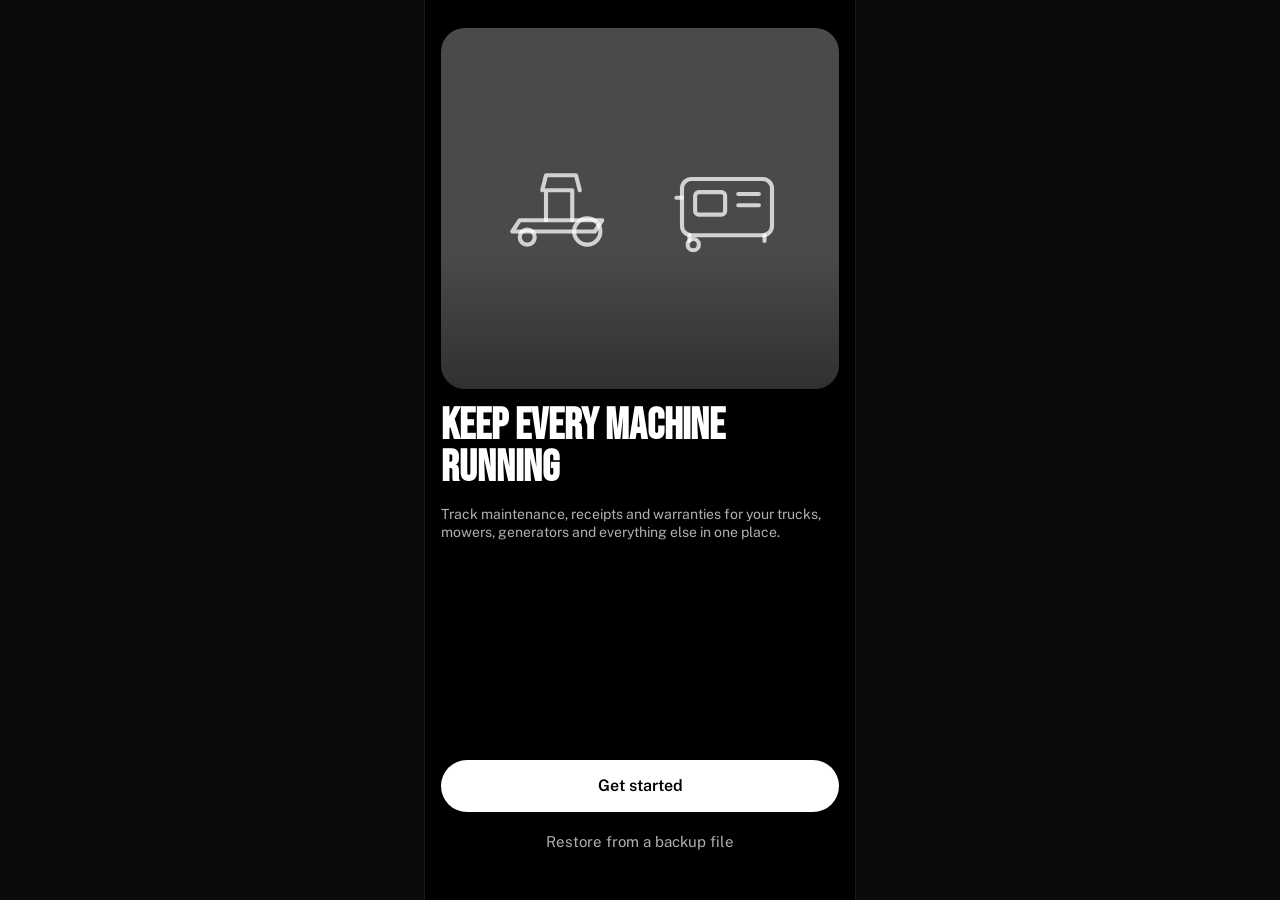
==== commit 30f32eae: "Add files via upload" ====
--- a/index.html
+++ b/index.html
@@ -1,1532 +1,25 @@
-<!DOCTYPE html>
+<!doctype html>
 <html lang="en">
 <head>
-<meta charset="UTF-8">
+<meta charset="utf-8">
 <meta name="viewport" content="width=device-width, initial-scale=1, viewport-fit=cover">
 <meta name="theme-color" content="#000000">
-<title>Bill's Garage — Maintenance Tracker</title>
+<meta name="apple-mobile-web-app-capable" content="yes">
+<meta name="mobile-web-app-capable" content="yes">
+<meta name="apple-mobile-web-app-status-bar-style" content="black">
+<meta name="apple-mobile-web-app-title" content="Garage">
+<meta name="description" content="Maintenance tracker for trucks, mowers, generators and everything else in the garage.">
+<title>Bill's Garage</title>
 <link rel="manifest" href="manifest.webmanifest">
 <link rel="icon" href="icon.svg" type="image/svg+xml">
-<link rel="apple-touch-icon" href="icon.svg">
-<link rel="preconnect" href="https://fonts.googleapis.com">
-<link rel="preconnect" href="https://fonts.gstatic.com" crossorigin>
-<link href="https://fonts.googleapis.com/css2?family=Bebas+Neue&family=Public+Sans:wght@400;600;700&display=swap" rel="stylesheet">
-<style>
-:root{
-  --bg:#000000; --card:#383838; --surface:#1F1F1F; --surface2:#1A1A1A;
-  --btn-grey:#4A4A4A; --line:#2c2c2c;
-  --green:#12FF54; --yellow:#FFC531; --red:#FF453A; --red-deep:#5E0B0B;
-  --text:#FFFFFF; --text-dim:#B9B9B9; --text-faint:#8A8A8A;
-  --r-card:12px; --r-pill:99px; --r-sheet:28px;
-  --font-body:'Public Sans',-apple-system,'Segoe UI',Roboto,sans-serif;
-  --font-title:'Bebas Neue','Arial Narrow',sans-serif;
-}
-*{box-sizing:border-box; -webkit-tap-highlight-color:transparent;}
-html,body{margin:0;padding:0;background:#0a0a0a;color:var(--text);font-family:var(--font-body);font-size:15px;}
-body{min-height:100vh;}
-button{font-family:inherit;cursor:pointer;border:none;background:none;color:inherit;}
-input,select,textarea{font-family:inherit;font-size:16px;color:var(--text);}
-:focus-visible{outline:2px solid var(--green);outline-offset:2px;}
-#app{max-width:430px;margin:0 auto;background:var(--bg);min-height:100vh;position:relative;padding-bottom:110px;}
-.view{display:none;}
-.view.active{display:block;animation:fadein .18s ease;}
-@keyframes fadein{from{opacity:0}to{opacity:1}}
-@media (prefers-reduced-motion: reduce){.view.active{animation:none}}
-
-/* ---------- header ---------- */
-.topbar{position:sticky;top:0;z-index:40;background:linear-gradient(#000 78%,rgba(0,0,0,0));padding:18px 16px 10px;display:flex;align-items:center;justify-content:space-between;gap:10px;}
-.garage-title{font-family:var(--font-title);font-size:34px;letter-spacing:.5px;line-height:1;display:flex;align-items:center;gap:6px;}
-.garage-title .chev{font-size:16px;color:var(--text-dim);font-family:var(--font-body);}
-.round-btn{width:44px;height:44px;min-width:44px;border-radius:50%;background:var(--btn-grey);display:flex;align-items:center;justify-content:center;font-size:24px;color:#fff;}
-.round-btn.small{width:36px;height:36px;font-size:20px;}
-.round-btn svg{width:20px;height:20px;}
-
-/* ---------- machine carousel ---------- */
-.carousel{display:flex;gap:12px;overflow-x:auto;padding:6px 16px 4px;scroll-snap-type:x mandatory;scrollbar-width:none;}
-.carousel::-webkit-scrollbar{display:none;}
-.machine-card{scroll-snap-align:start;flex:0 0 148px;border-radius:14px;overflow:hidden;background:var(--surface);text-align:left;padding:0;position:relative;}
-.machine-card .art{height:110px;display:flex;align-items:center;justify-content:center;position:relative;}
-.machine-card .art svg{width:118px;height:74px;}
-.machine-card .mname{font-family:var(--font-title);font-size:19px;letter-spacing:.5px;padding:8px 10px 2px;line-height:1.05;}
-.machine-card .mread{font-size:11px;color:var(--text-dim);padding:0 10px 8px;}
-.machine-card .chips{padding:0 10px 10px;display:flex;gap:6px;flex-wrap:wrap;}
-.add-card{flex:0 0 120px;height:188px;border:1.5px solid #fff;border-radius:14px;display:flex;flex-direction:column;align-items:center;justify-content:center;gap:10px;color:#fff;font-size:14px;background:transparent;}
-
-/* ---------- chips ---------- */
-.chip{display:inline-flex;align-items:center;gap:5px;border:1.5px solid var(--text-faint);color:#fff;border-radius:var(--r-pill);padding:3px 9px;font-size:12px;font-weight:600;background:rgba(0,0,0,.35);}
-.chip svg{width:13px;height:13px;}
-.chip.warn{border-color:var(--yellow);color:var(--yellow);}
-.chip.over{border-color:var(--red);color:#FF7A70;}
-.chip.ok{border-color:var(--green);color:var(--green);}
-
-/* ---------- sections & lists ---------- */
-.section-title{font-size:20px;font-weight:600;padding:18px 16px 10px;}
-.section-title.small{font-size:16px;padding-top:14px;}
-.list{padding:0 16px;display:flex;flex-direction:column;gap:10px;}
-.mrow{background:var(--card);border-radius:var(--r-card);padding:12px 14px;display:block;width:100%;text-align:left;}
-.mrow .r1{display:flex;align-items:center;gap:8px;}
-.mrow .mtitle{font-family:var(--font-title);font-size:19px;letter-spacing:.5px;flex:1;text-align:center;line-height:1;}
-.mrow .due{font-size:14px;margin-top:8px;color:#fff;}
-.mrow .lastdone{font-size:12px;color:var(--text-dim);margin-top:3px;}
-.progress{height:6px;border-radius:99px;background:#101010;margin-top:9px;overflow:hidden;}
-.progress > i{display:block;height:100%;border-radius:99px;background:var(--green);}
-.progress > i.warn{background:var(--yellow);}
-.progress > i.over{background:var(--red);}
-.log-btn{background:#fff;color:#000;font-weight:600;border-radius:var(--r-pill);padding:8px 18px;font-size:14px;min-height:36px;}
-.log-btn.small{padding:6px 14px;font-size:13px;}
-.mrow.overdue{background:linear-gradient(160deg,#8E1210 0%,var(--red-deep) 55%,#380404 100%);border:1.5px solid var(--red);}
-.mrow.overdue .big-log{margin-top:12px;display:flex;gap:10px;align-items:center;}
-.mrow.overdue .big-log .log-btn{flex:1;min-height:52px;font-size:16px;border-radius:var(--r-pill);}
-.icon-actions{display:flex;gap:8px;}
-.icon-btn{width:48px;height:48px;border-radius:50%;background:var(--btn-grey);display:flex;align-items:center;justify-content:center;}
-.icon-btn svg{width:21px;height:21px;}
-.empty-card{background:var(--surface);border-radius:var(--r-card);padding:22px 16px;text-align:center;color:var(--text-dim);margin:0 16px;}
-.empty-card b{color:#fff;display:block;font-size:16px;margin-bottom:6px;}
-
-/* ---------- tab bar ---------- */
-.tabbar{position:fixed;bottom:0;left:50%;transform:translateX(-50%);width:min(430px,100%);z-index:50;padding:10px 22px calc(14px + env(safe-area-inset-bottom));background:linear-gradient(rgba(0,0,0,0),#000 38%);display:flex;justify-content:space-around;}
-.tabbar button{display:flex;flex-direction:column;align-items:center;gap:3px;color:var(--text-faint);font-size:11px;font-weight:600;min-width:64px;min-height:48px;justify-content:center;}
-.tabbar button svg{width:24px;height:24px;}
-.tabbar button.active{color:#fff;}
-
-/* ---------- detail screens ---------- */
-.detail-head{padding:14px 16px 4px;display:flex;align-items:center;gap:12px;}
-.detail-head .back{width:44px;height:44px;border-radius:50%;background:var(--btn-grey);display:flex;align-items:center;justify-content:center;font-size:20px;}
-.detail-head h1{font-family:var(--font-title);font-size:30px;margin:0;letter-spacing:.5px;flex:1;line-height:1;}
-.hero-art{margin:10px 16px 0;border-radius:14px;background:var(--surface);height:170px;display:flex;align-items:center;justify-content:center;}
-.hero-art svg{width:250px;height:130px;}
-.reading-box{margin:12px 16px 0;background:var(--surface);border-radius:var(--r-card);padding:14px 16px;display:flex;align-items:center;justify-content:space-between;gap:10px;}
-.reading-box .val{font-family:var(--font-title);font-size:32px;line-height:1;}
-.reading-box .lbl{font-size:12px;color:var(--text-dim);}
-.tabrow{display:flex;gap:8px;padding:16px 16px 4px;}
-.tabrow button{flex:1;padding:11px 0;border-radius:var(--r-pill);background:var(--surface);color:var(--text-dim);font-weight:600;font-size:14px;min-height:44px;}
-.tabrow button.active{background:#fff;color:#000;}
-.kv{display:flex;justify-content:space-between;padding:11px 0;border-bottom:1px solid var(--line);font-size:14px;gap:14px;}
-.kv:last-child{border-bottom:none;}
-.kv .k{color:var(--text-dim);}
-.kv .v{font-weight:600;text-align:right;}
-.panel{margin:12px 16px 0;background:var(--surface);border-radius:var(--r-card);padding:6px 16px 10px;}
-.panel.flat{background:var(--card);}
-.note-card{background:var(--card);border-radius:var(--r-card);padding:12px 14px;text-align:left;width:100%;}
-.note-card .ndate{font-size:12px;color:var(--text-dim);margin-top:6px;}
-.pin{color:var(--yellow);font-size:12px;font-weight:700;}
-
-/* ---------- sheets & forms ---------- */
-.sheet-wrap{position:fixed;inset:0;z-index:80;display:none;}
-.sheet-wrap.open{display:block;}
-.sheet-bg{position:absolute;inset:0;background:rgba(0,0,0,.65);}
-.sheet{position:absolute;left:50%;transform:translateX(-50%);bottom:0;width:min(430px,100%);max-height:92vh;overflow-y:auto;background:#141414;border-radius:var(--r-sheet) var(--r-sheet) 0 0;padding:10px 20px calc(22px + env(safe-area-inset-bottom));animation:up .22s ease;}
-@keyframes up{from{transform:translate(-50%,40px);opacity:.4}to{transform:translate(-50%,0);opacity:1}}
-@media (prefers-reduced-motion: reduce){.sheet{animation:none}}
-.sheet .handle{width:44px;height:5px;border-radius:99px;background:#555;margin:2px auto 14px;}
-.sheet h2{font-family:var(--font-title);font-size:27px;margin:0 0 4px;letter-spacing:.5px;}
-.sheet .sub{color:var(--text-dim);font-size:13px;margin-bottom:14px;}
-.field{margin-bottom:14px;}
-.field label{display:block;font-size:13px;font-weight:600;color:var(--text-dim);margin-bottom:6px;}
-.field input,.field select,.field textarea{width:100%;background:var(--surface);border:1px solid var(--line);border-radius:10px;padding:13px 14px;min-height:48px;}
-.field textarea{min-height:76px;resize:vertical;}
-.field-row{display:flex;gap:10px;}
-.field-row .field{flex:1;}
-.btn-primary{background:#fff;color:#000;font-weight:600;border-radius:var(--r-pill);width:100%;min-height:52px;font-size:16px;display:flex;align-items:center;justify-content:center;gap:8px;}
-.btn-secondary{background:var(--btn-grey);color:#fff;font-weight:600;border-radius:var(--r-pill);width:100%;min-height:52px;font-size:15px;display:flex;align-items:center;justify-content:center;gap:8px;}
-.btn-text{color:var(--text-dim);font-weight:600;min-height:44px;padding:8px 12px;}
-.btn-danger{color:#FF7A70;font-weight:600;min-height:44px;}
-.btn-row{display:flex;gap:10px;}
-.btn-row > *{flex:1;}
-.toggle-row{display:flex;align-items:center;gap:12px;background:var(--surface);border-radius:10px;padding:12px 14px;margin-bottom:10px;width:100%;text-align:left;min-height:56px;}
-.toggle-row .ticon{width:38px;height:38px;border-radius:50%;background:var(--btn-grey);display:flex;align-items:center;justify-content:center;flex:0 0 38px;}
-.toggle-row .ticon svg{width:19px;height:19px;}
-.toggle-row .tt{flex:1;}
-.toggle-row .tt b{display:block;font-size:15px;}
-.toggle-row .tt span{font-size:12px;color:var(--text-dim);}
-.switch{width:52px;height:30px;border-radius:99px;background:#555;position:relative;flex:0 0 52px;}
-.switch::after{content:"";position:absolute;top:3px;left:3px;width:24px;height:24px;border-radius:50%;background:#fff;transition:left .15s;}
-.switch.on{background:var(--green);}
-.switch.on::after{left:25px;background:#000;}
-.check-dot{width:26px;height:26px;border-radius:50%;border:2px solid var(--text-faint);flex:0 0 26px;display:flex;align-items:center;justify-content:center;color:#000;font-weight:700;}
-.check-dot.on{background:var(--green);border-color:var(--green);}
-.pad{display:grid;grid-template-columns:repeat(3,1fr);gap:10px;margin:14px 0;}
-.pad button{background:var(--surface);border-radius:12px;min-height:62px;font-size:24px;font-weight:600;}
-.pad button:active{background:var(--btn-grey);}
-.pad-display{font-family:var(--font-title);font-size:46px;text-align:center;letter-spacing:2px;padding:8px 0 2px;}
-.pad-unit{text-align:center;color:var(--text-dim);font-size:13px;}
-.seg{display:flex;gap:8px;flex-wrap:wrap;}
-.seg button{padding:11px 16px;border-radius:var(--r-pill);background:var(--surface);font-weight:600;font-size:14px;min-height:46px;border:1.5px solid transparent;}
-.seg button.active{background:#fff;color:#000;}
-.menu-item{display:flex;align-items:center;gap:14px;width:100%;padding:15px 4px;border-bottom:1px solid var(--line);text-align:left;font-size:16px;font-weight:600;min-height:56px;}
-.menu-item:last-child{border-bottom:none;}
-.menu-item .ticon{width:42px;height:42px;border-radius:50%;background:var(--btn-grey);display:flex;align-items:center;justify-content:center;}
-.menu-item .ticon svg{width:20px;height:20px;}
-.menu-item .arr{margin-left:auto;color:var(--text-faint);}
-
-/* ---------- misc ---------- */
-.toast{position:fixed;left:50%;transform:translateX(-50%);bottom:110px;z-index:120;background:#fff;color:#000;border-radius:var(--r-pill);padding:12px 18px;font-weight:600;font-size:14px;display:none;align-items:center;gap:14px;box-shadow:0 8px 30px rgba(0,0,0,.5);max-width:92vw;}
-.toast.show{display:flex;}
-.toast button{color:#0a58ca;font-weight:700;}
-.nudge{margin:0 16px 12px;background:#26260f;border:1.5px solid var(--yellow);border-radius:var(--r-card);padding:13px 15px;display:flex;gap:10px;align-items:center;}
-.nudge .nt{flex:1;}
-.nudge b{display:block;font-size:15px;}
-.nudge span{font-size:13px;color:var(--text-dim);}
-.warranty-card{margin:0 16px 12px;background:#12260f;border:1.5px solid var(--green);border-radius:var(--r-card);padding:13px 15px;}
-.warranty-card b{display:block;font-size:15px;}
-.warranty-card span{font-size:13px;color:var(--text-dim);}
-.group-label{font-size:13px;font-weight:700;color:var(--text-faint);text-transform:uppercase;letter-spacing:1px;padding:16px 16px 8px;}
-.disclaimer{font-size:12px;color:var(--text-faint);padding:10px 16px 0;line-height:1.5;}
-.searchbar{padding:4px 16px 0;}
-.searchbar input{width:100%;background:var(--surface);border:1px solid var(--line);border-radius:var(--r-pill);padding:13px 18px;min-height:48px;}
-.stat-grid{display:grid;grid-template-columns:1fr 1fr;gap:10px;padding:0 16px;}
-.stat{background:var(--surface);border-radius:var(--r-card);padding:14px;}
-.stat .sv{font-family:var(--font-title);font-size:28px;line-height:1;}
-.stat .sl{font-size:12px;color:var(--text-dim);margin-top:4px;}
-.check-item{display:flex;gap:12px;align-items:flex-start;padding:13px 0;border-bottom:1px solid var(--line);width:100%;text-align:left;}
-.check-item:last-child{border-bottom:none;}
-.check-item .ct{flex:1;font-size:15px;}
-.check-item.done .ct{color:var(--text-faint);text-decoration:line-through;}
-.bar-row{display:flex;align-items:center;gap:10px;font-size:13px;padding:7px 0;}
-.bar-row .bl{width:96px;color:var(--text-dim);white-space:nowrap;overflow:hidden;text-overflow:ellipsis;}
-.bar-row .track{flex:1;height:10px;background:#101010;border-radius:99px;overflow:hidden;}
-.bar-row .track i{display:block;height:100%;background:var(--green);border-radius:99px;}
-.bar-row .bv{width:64px;text-align:right;font-weight:600;}
-.onboard{position:fixed;inset:0;z-index:200;background:#000;display:none;flex-direction:column;padding:34px 24px calc(28px + env(safe-area-inset-bottom));}
-.onboard.open{display:flex;}
-.onboard .olineup{flex:1;display:flex;align-items:center;justify-content:center;overflow:hidden;}
-.onboard h1{font-family:var(--font-title);font-size:44px;margin:0 0 8px;letter-spacing:.5px;line-height:1;}
-.onboard p{color:var(--text-dim);font-size:16px;line-height:1.55;margin:0 0 22px;}
-.dots{display:flex;gap:7px;justify-content:center;margin:18px 0;}
-.dots i{width:8px;height:8px;border-radius:50%;background:#444;}
-.dots i.on{background:#fff;}
-@media print{ .tabbar,.topbar,.no-print{display:none!important;} #app{padding-bottom:0;} body{background:#fff;color:#000;} }
-</style>
+<link rel="apple-touch-icon" href="icon-180.png">
+<link rel="preload" href="fonts/bebas-neue-latin-400-normal.woff2" as="font" type="font/woff2" crossorigin>
+<link rel="stylesheet" href="styles.css?v=3">
 </head>
 <body>
-<div id="app"></div>
-<nav class="tabbar" id="tabbar"></nav>
-<div class="sheet-wrap" id="sheetWrap"><div class="sheet-bg" id="sheetBg"></div><div class="sheet" id="sheet"></div></div>
-<div class="toast" id="toast"><span id="toastMsg"></span><button id="toastBtn" style="display:none">Undo</button></div>
-<div class="onboard" id="onboard"></div>
-
-<!-- ============ SVG icon set (stroke, currentColor) ============ -->
-<svg width="0" height="0" style="position:absolute">
-<defs>
-<symbol id="i-oil" viewBox="0 0 24 24" fill="none" stroke="currentColor" stroke-width="2" stroke-linecap="round" stroke-linejoin="round"><path d="M4 21V10l4-4h9a2 2 0 0 1 2 2v13"/><path d="M4 21h17"/><path d="M8 6l3-3h4"/><circle cx="12" cy="14" r="2.5"/></symbol>
-<symbol id="i-blades" viewBox="0 0 24 24" fill="none" stroke="currentColor" stroke-width="2" stroke-linecap="round"><path d="M4 20L14 10"/><path d="M14 10l-2-1 5-5 1 2z"/><path d="M20 4l-3 3"/><circle cx="16" cy="8" r="1.2" fill="currentColor"/></symbol>
-<symbol id="i-battery" viewBox="0 0 24 24" fill="none" stroke="currentColor" stroke-width="2" stroke-linecap="round"><rect x="3" y="8" width="18" height="12" rx="2"/><path d="M8 8V5h3v3M13 8V5h3v3M12 11v4M10 13h4"/></symbol>
-<symbol id="i-filter" viewBox="0 0 24 24" fill="none" stroke="currentColor" stroke-width="2" stroke-linecap="round"><path d="M4 6h16l-6 7v6l-4 2v-8z"/></symbol>
-<symbol id="i-plug" viewBox="0 0 24 24" fill="none" stroke="currentColor" stroke-width="2" stroke-linecap="round"><path d="M9 3v5M15 3v5M7 8h10v3a5 5 0 0 1-10 0zM12 16v5"/></symbol>
-<symbol id="i-belt" viewBox="0 0 24 24" fill="none" stroke="currentColor" stroke-width="2"><circle cx="8" cy="12" r="4"/><circle cx="17" cy="12" r="2.5"/><path d="M8 8c4-1 8-1 9 2"/></symbol>
-<symbol id="i-tire" viewBox="0 0 24 24" fill="none" stroke="currentColor" stroke-width="2"><circle cx="12" cy="12" r="9"/><circle cx="12" cy="12" r="3.5"/><path d="M12 3v5.5M12 15.5V21M3 12h5.5M15.5 12H21"/></symbol>
-<symbol id="i-coolant" viewBox="0 0 24 24" fill="none" stroke="currentColor" stroke-width="2" stroke-linecap="round"><path d="M12 3c3 4 6 7 6 11a6 6 0 0 1-12 0c0-4 3-7 6-11z"/></symbol>
-<symbol id="i-grease" viewBox="0 0 24 24" fill="none" stroke="currentColor" stroke-width="2" stroke-linecap="round"><path d="M12 3v8"/><path d="M8 8l4-5 4 5"/><path d="M5 21c0-4 3-6 7-6s7 2 7 6"/></symbol>
-<symbol id="i-fuel" viewBox="0 0 24 24" fill="none" stroke="currentColor" stroke-width="2" stroke-linecap="round"><path d="M5 21V6a2 2 0 0 1 2-2h6a2 2 0 0 1 2 2v15"/><path d="M3 21h14M15 10h3a2 2 0 0 1 2 2v6a1.5 1.5 0 0 0 3 0V9l-2.5-2.5"/></symbol>
-<symbol id="i-wrench" viewBox="0 0 24 24" fill="none" stroke="currentColor" stroke-width="2" stroke-linecap="round"><path d="M14.5 6.5a4 4 0 0 0-5.6 4.8L4 16.2V20h3.8l4.9-4.9a4 4 0 0 0 4.8-5.6l-2.9 2.9-2.4-2.4z"/></symbol>
-<symbol id="i-warranty" viewBox="0 0 24 24" fill="none" stroke="currentColor" stroke-width="2" stroke-linecap="round"><path d="M12 3l8 3v6c0 5-3.5 8-8 9-4.5-1-8-4-8-9V6z"/><path d="M9 12l2 2 4-4"/></symbol>
-<symbol id="i-note" viewBox="0 0 24 24" fill="none" stroke="currentColor" stroke-width="2" stroke-linecap="round"><path d="M6 3h9l4 4v14H6z"/><path d="M14 3v5h5M9 13h6M9 17h4"/></symbol>
-<symbol id="i-receipt" viewBox="0 0 24 24" fill="none" stroke="currentColor" stroke-width="2" stroke-linecap="round"><path d="M6 3h12v18l-2-1.5-2 1.5-2-1.5-2 1.5-2-1.5L6 21z"/><path d="M9 8h6M9 12h6"/></symbol>
-<symbol id="i-garage" viewBox="0 0 24 24" fill="none" stroke="currentColor" stroke-width="2" stroke-linecap="round"><path d="M3 11l9-7 9 7"/><path d="M5 10v10h14V10M10 20v-6h4v6"/></symbol>
-<symbol id="i-sched" viewBox="0 0 24 24" fill="none" stroke="currentColor" stroke-width="2" stroke-linecap="round"><rect x="4" y="6" width="16" height="15" rx="2"/><path d="M4 10h16M8 3v5M16 3v5"/></symbol>
-<symbol id="i-user" viewBox="0 0 24 24" fill="none" stroke="currentColor" stroke-width="2" stroke-linecap="round"><circle cx="12" cy="8" r="4"/><path d="M4 21c0-4 3.5-6 8-6s8 2 8 6"/></symbol>
-<symbol id="i-back" viewBox="0 0 24 24" fill="none" stroke="currentColor" stroke-width="2.5" stroke-linecap="round"><path d="M15 5l-7 7 7 7"/></symbol>
-<symbol id="i-plus" viewBox="0 0 24 24" fill="none" stroke="currentColor" stroke-width="2.5" stroke-linecap="round"><path d="M12 5v14M5 12h14"/></symbol>
-<symbol id="i-search" viewBox="0 0 24 24" fill="none" stroke="currentColor" stroke-width="2" stroke-linecap="round"><circle cx="11" cy="11" r="7"/><path d="M20 20l-4-4"/></symbol>
-<symbol id="i-send" viewBox="0 0 24 24" fill="none" stroke="currentColor" stroke-width="2" stroke-linecap="round" stroke-linejoin="round"><path d="M22 2L11 13M22 2l-7 20-4-9-9-4z"/></symbol>
-<symbol id="i-snooze" viewBox="0 0 24 24" fill="none" stroke="currentColor" stroke-width="2" stroke-linecap="round"><circle cx="12" cy="13" r="8"/><path d="M12 9v4l2.5 2.5M9 2h6"/></symbol>
-<symbol id="i-check" viewBox="0 0 24 24" fill="none" stroke="currentColor" stroke-width="3" stroke-linecap="round"><path d="M4 12.5l5 5L20 6.5"/></symbol>
-<symbol id="i-chain" viewBox="0 0 24 24" fill="none" stroke="currentColor" stroke-width="2" stroke-linecap="round"><path d="M10 14a5 5 0 0 0 7 0l3-3a5 5 0 0 0-7-7l-1.5 1.5"/><path d="M14 10a5 5 0 0 0-7 0l-3 3a5 5 0 0 0 7 7l1.5-1.5"/></symbol>
-<symbol id="i-snow" viewBox="0 0 24 24" fill="none" stroke="currentColor" stroke-width="2" stroke-linecap="round"><path d="M12 2v20M4 6l16 12M20 6L4 18"/></symbol>
-<symbol id="i-sun" viewBox="0 0 24 24" fill="none" stroke="currentColor" stroke-width="2" stroke-linecap="round"><circle cx="12" cy="12" r="4"/><path d="M12 2v3M12 19v3M2 12h3M19 12h3M4.9 4.9l2.1 2.1M17 17l2.1 2.1M19.1 4.9L17 7M7 17l-2.1 2.1"/></symbol>
-</defs>
-</svg>
-<script>
-/* =====================================================================
-   BILL'S GARAGE — maintenance tracker
-   Single file. Data lives in this browser's localStorage. Works offline
-   after the first load (service worker caches the app shell).
-   ===================================================================== */
-"use strict";
-const STORE_KEY = "bills-garage-v1";
-const DAY = 86400000;
-const $ = (sel, el) => (el||document).querySelector(sel);
-const $$ = (sel, el) => Array.from((el||document).querySelectorAll(sel));
-const esc = s => String(s==null?"":s).replace(/[&<>"']/g, c => ({"&":"&amp;","<":"&lt;",">":"&gt;",'"':"&quot;","'":"&#39;"}[c]));
-const uid = () => Math.random().toString(36).slice(2,10) + Date.now().toString(36).slice(-4);
-const todayStr = () => { const d=new Date(); return d.getFullYear()+"-"+String(d.getMonth()+1).padStart(2,"0")+"-"+String(d.getDate()).padStart(2,"0"); };
-const parseDate = s => { if(!s) return null; const p=s.split("-"); return new Date(p[0],p[1]-1,p[2]); };
-const fmtDate = s => { const d=parseDate(s); if(!d) return "—"; return d.toLocaleDateString("en-US",{month:"short",day:"numeric"}); };
-const fmtDateLong = s => { const d=parseDate(s); if(!d) return "—"; return d.toLocaleDateString("en-US",{month:"short",day:"numeric",year:"numeric"}); };
-const daysBetween = (a,b) => Math.round((parseDate(b)-parseDate(a))/DAY);
-const addDays = (s,n) => { const d=parseDate(s); d.setDate(d.getDate()+n); return d.getFullYear()+"-"+String(d.getMonth()+1).padStart(2,"0")+"-"+String(d.getDate()).padStart(2,"0"); };
-const addMonths = (s,n) => { const d=parseDate(s); const day=d.getDate(); d.setMonth(d.getMonth()+n); if(d.getDate()<day) d.setDate(0); return d.getFullYear()+"-"+String(d.getMonth()+1).padStart(2,"0")+"-"+String(d.getDate()).padStart(2,"0"); };
-const money = n => n==null||n===""?"—":"$"+Number(n).toFixed(2);
-const icon = (name, color) => `<svg style="${color?`color:${color};`:""}width:100%;height:100%"><use href="#${name}"/></svg>`;
-const UNIT_LABEL = { miles:"mi", km:"km", hours:"hrs", uses:"uses", none:"" };
-
-/* =====================================================================
-   MAINTENANCE TEMPLATE DATABASE (bundled, works offline)
-   Every item: source + confidence. Show "Starting point — check your
-   owner's manual" anywhere these are surfaced.
-   ===================================================================== */
-const DB_VERSION = 3;
-const DB = {
-  version: DB_VERSION,
-  categories: {
-    "riding-mower":   { label:"Riding mower / zero-turn", units:["hours","uses"], usesLabel:"mow" },
-    "push-mower":     { label:"Push mower", units:["hours","uses"], usesLabel:"mow" },
-    "generator":      { label:"Generator", units:["hours"], usesLabel:"run" },
-    "truck":          { label:"Truck / car", units:["miles","km"], usesLabel:"drive" },
-    "motorcycle":     { label:"Motorcycle", units:["miles","km"], usesLabel:"ride" },
-    "tractor":        { label:"Compact tractor", units:["hours"], usesLabel:"run" },
-    "pressure-washer":{ label:"Pressure washer", units:["hours"], usesLabel:"use" },
-    "log-splitter":   { label:"Log splitter", units:["hours"], usesLabel:"use" },
-    "chainsaw":       { label:"Chainsaw", units:["hours"], usesLabel:"use" },
-    "snowblower":     { label:"Snowblower", units:["hours"], usesLabel:"use" },
-    "trailer":        { label:"Trailer", units:["miles","km"], usesLabel:"tow" },
-    "other":          { label:"Other equipment", units:["hours","miles","km","uses"], usesLabel:"use" }
-  },
-  /* per-category defaults; model overrides merged on top */
-  templates: {
-    "riding-mower": [
-      { id:"rm-oil", title:"Engine oil + filter", icon:"i-oil", interval:{hours:50, months:12}, first:{hours:8, note:"break-in change"}, severe:{hours:35}, parts:[{type:"oil",spec:"10W-30 conventional, 2 qt"},{type:"oil filter",part:"verify in manual"}], diyMin:30, difficulty:"easy", confidence:"general", source:"general guideline" },
-      { id:"rm-blades", title:"Sharpen / balance blades", icon:"i-blades", interval:{hours:25}, parts:[], diyMin:45, difficulty:"medium", confidence:"general", source:"general guideline" },
-      { id:"rm-air", title:"Air filter clean / replace", icon:"i-filter", interval:{hours:100, months:12}, parts:[{type:"air filter",spec:"check manual"}], diyMin:15, difficulty:"easy", confidence:"general", source:"general guideline" },
-      { id:"rm-plug", title:"Spark plug", icon:"i-plug", interval:{hours:100, months:24}, parts:[{type:"spark plug",spec:"check manual"}], diyMin:20, difficulty:"easy", confidence:"general", source:"general guideline" },
-      { id:"rm-deckbelt", title:"Deck belt inspection", icon:"i-belt", interval:{hours:100}, parts:[], diyMin:20, difficulty:"medium", confidence:"general", source:"general guideline" },
-      { id:"rm-grease", title:"Grease fittings", icon:"i-grease", interval:{hours:50}, parts:[], diyMin:15, difficulty:"easy", confidence:"general", source:"general guideline" },
-      { id:"rm-hydro", title:"Transmission fluid + filter", icon:"i-oil", interval:{hours:500, months:60}, parts:[{type:"hydro fluid",spec:"per manual"}], diyMin:60, difficulty:"hard", confidence:"general", source:"general guideline" },
-      { id:"rm-storage", title:"End-of-season storage", icon:"i-snow", interval:{months:12}, parts:[{type:"fuel stabilizer",spec:"per label"}], diyMin:30, difficulty:"easy", confidence:"general", source:"general guideline" }
-    ],
-    "generator": [
-      { id:"gen-oil", title:"Engine oil", icon:"i-oil", interval:{hours:100, months:6}, first:{hours:25, note:"break-in change"}, severe:{hours:50}, parts:[{type:"oil",spec:"10W-30, ~0.6 qt"}], diyMin:20, difficulty:"easy", confidence:"general", source:"general guideline" },
-      { id:"gen-air", title:"Air filter", icon:"i-filter", interval:{hours:200, months:12}, parts:[{type:"air filter",spec:"check manual"}], diyMin:10, difficulty:"easy", confidence:"general", source:"general guideline" },
-      { id:"gen-plug", title:"Spark plug", icon:"i-plug", interval:{hours:200, months:24}, parts:[{type:"spark plug",spec:"check manual"}], diyMin:15, difficulty:"easy", confidence:"general", source:"general guideline" },
-      { id:"gen-arrestor", title:"Spark arrestor cleaning", icon:"i-wrench", interval:{hours:100}, parts:[], diyMin:15, difficulty:"easy", confidence:"general", source:"general guideline" },
-      { id:"gen-exercise", title:"Monthly exercise run", icon:"i-fuel", interval:{months:1}, parts:[], diyMin:20, difficulty:"easy", confidence:"general", source:"general guideline" },
-      { id:"gen-storage", title:"Fuel stabilizer / storage", icon:"i-snow", interval:{months:12}, parts:[{type:"fuel stabilizer",spec:"per label"}], diyMin:15, difficulty:"easy", confidence:"general", source:"general guideline" }
-    ],
-    "truck": [
-      { id:"t-oil", title:"Oil + filter", icon:"i-oil", interval:{miles:7500, months:6}, severe:{miles:5000, months:6}, parts:[{type:"oil",spec:"5W-30 synthetic"},{type:"oil filter",part:"verify"}], diyMin:40, difficulty:"easy", confidence:"general", source:"general guideline" },
-      { id:"t-rotate", title:"Tire rotation", icon:"i-tire", interval:{miles:7500}, parts:[], diyMin:45, difficulty:"medium", confidence:"general", source:"general guideline" },
-      { id:"t-air", title:"Engine air filter", icon:"i-filter", interval:{miles:30000, months:36}, parts:[{type:"air filter",spec:"check manual"}], diyMin:15, difficulty:"easy", confidence:"general", source:"general guideline" },
-      { id:"t-cabin", title:"Cabin air filter", icon:"i-filter", interval:{miles:20000, months:12}, parts:[{type:"cabin filter",spec:"check manual"}], diyMin:15, difficulty:"easy", confidence:"general", source:"general guideline" },
-      { id:"t-brakes", title:"Brake inspection", icon:"i-wrench", interval:{miles:15000}, parts:[], diyMin:30, difficulty:"medium", confidence:"general", source:"general guideline" },
-      { id:"t-coolant", title:"Coolant service", icon:"i-coolant", interval:{miles:100000, months:60}, parts:[{type:"coolant",spec:"per manual"}], diyMin:60, difficulty:"medium", confidence:"general", source:"general guideline" },
-      { id:"t-trans", title:"Transmission fluid", icon:"i-oil", interval:{miles:60000}, parts:[{type:"ATF",spec:"per manual"}], diyMin:90, difficulty:"hard", confidence:"general", source:"general guideline" },
-      { id:"t-plugs", title:"Spark plugs", icon:"i-plug", interval:{miles:100000}, parts:[{type:"spark plug",spec:"per manual"}], diyMin:90, difficulty:"medium", confidence:"general", source:"general guideline" },
-      { id:"t-wipers", title:"Wiper blades", icon:"i-wrench", interval:{months:12}, parts:[], diyMin:10, difficulty:"easy", confidence:"general", source:"general guideline" },
-      { id:"t-battery", title:"Battery test", icon:"i-battery", interval:{months:12}, parts:[], diyMin:10, difficulty:"easy", confidence:"general", source:"general guideline" }
-    ],
-    "motorcycle": [
-      { id:"m-oil", title:"Oil + filter", icon:"i-oil", interval:{miles:7500, months:12}, first:{miles:600, note:"break-in change"}, parts:[{type:"oil",spec:"10W-40 motorcycle oil"}], diyMin:40, difficulty:"easy", confidence:"general", source:"general guideline" },
-      { id:"m-chain", title:"Chain clean / lube / adjust", icon:"i-chain", interval:{miles:500}, parts:[{type:"chain lube",spec:"per manual"}], diyMin:30, difficulty:"easy", confidence:"general", source:"general guideline" },
-      { id:"m-brakefluid", title:"Brake fluid", icon:"i-coolant", interval:{months:24}, parts:[{type:"brake fluid",spec:"DOT 4"}], diyMin:45, difficulty:"medium", confidence:"general", source:"general guideline" },
-      { id:"m-coolant", title:"Coolant", icon:"i-coolant", interval:{months:36}, parts:[{type:"coolant",spec:"per manual"}], diyMin:45, difficulty:"medium", confidence:"general", source:"general guideline" },
-      { id:"m-tires", title:"Tire check / replace", icon:"i-tire", interval:{months:12}, parts:[], diyMin:20, difficulty:"easy", confidence:"general", source:"general guideline" }
-    ],
-    "tractor": [
-      { id:"tr-oil", title:"Engine oil + filter", icon:"i-oil", interval:{hours:200, months:12}, first:{hours:50, note:"break-in change"}, parts:[{type:"oil",spec:"15W-40 diesel"}], diyMin:40, difficulty:"easy", confidence:"general", source:"general guideline" },
-      { id:"tr-hydro", title:"Hydraulic + transmission fluid + filters", icon:"i-oil", interval:{hours:400, months:24}, parts:[{type:"hydro fluid",spec:"per manual"}], diyMin:90, difficulty:"hard", confidence:"general", source:"general guideline" },
-      { id:"tr-fuel", title:"Fuel filter", icon:"i-filter", interval:{hours:200}, parts:[{type:"fuel filter",spec:"per manual"}], diyMin:30, difficulty:"easy", confidence:"general", source:"general guideline" },
-      { id:"tr-air", title:"Air filter", icon:"i-filter", interval:{hours:200, months:12}, parts:[{type:"air filter",spec:"per manual"}], diyMin:15, difficulty:"easy", confidence:"general", source:"general guideline" },
-      { id:"tr-grease", title:"Grease loader pins + fittings", icon:"i-grease", interval:{hours:25}, parts:[], diyMin:20, difficulty:"easy", confidence:"general", source:"general guideline" }
-    ],
-    "pressure-washer": [
-      { id:"pw-oil", title:"Engine oil (gas models)", icon:"i-oil", interval:{hours:50, months:12}, first:{hours:8, note:"break-in change"}, parts:[{type:"oil",spec:"10W-30"}], diyMin:20, difficulty:"easy", confidence:"general", source:"general guideline" },
-      { id:"pw-pumpoil", title:"Pump oil", icon:"i-oil", interval:{hours:500}, parts:[{type:"pump oil",spec:"per manual"}], diyMin:20, difficulty:"medium", confidence:"general", source:"general guideline" },
-      { id:"pw-inlet", title:"Inlet filter + nozzles", icon:"i-filter", interval:{hours:100}, parts:[], diyMin:10, difficulty:"easy", confidence:"general", source:"general guideline" },
-      { id:"pw-winter", title:"Winterize pump", icon:"i-snow", interval:{months:12}, parts:[{type:"pump saver",spec:"per label"}], diyMin:15, difficulty:"easy", confidence:"general", source:"general guideline" }
-    ],
-    "log-splitter": [
-      { id:"ls-oil", title:"Engine oil", icon:"i-oil", interval:{hours:100, months:12}, first:{hours:8, note:"break-in change"}, parts:[{type:"oil",spec:"10W-30"}], diyMin:20, difficulty:"easy", confidence:"general", source:"general guideline" },
-      { id:"ls-hydro", title:"Hydraulic fluid + filter", icon:"i-oil", interval:{hours:200}, parts:[{type:"hydro fluid",spec:"per manual"}], diyMin:45, difficulty:"medium", confidence:"general", source:"general guideline" },
-      { id:"ls-grease", title:"Grease wedge + beam", icon:"i-grease", interval:{hours:25}, parts:[], diyMin:10, difficulty:"easy", confidence:"general", source:"general guideline" },
-      { id:"ls-hoses", title:"Inspect hoses + fittings", icon:"i-wrench", interval:{months:12}, parts:[], diyMin:10, difficulty:"easy", confidence:"general", source:"general guideline" }
-    ],
-    "chainsaw": [
-      { id:"cs-chain", title:"Chain sharpen + tension", icon:"i-blades", interval:{hours:5}, parts:[], diyMin:20, difficulty:"easy", confidence:"general", source:"general guideline" },
-      { id:"cs-air", title:"Air filter clean", icon:"i-filter", interval:{hours:25}, parts:[], diyMin:10, difficulty:"easy", confidence:"general", source:"general guideline" },
-      { id:"cs-plug", title:"Spark plug", icon:"i-plug", interval:{months:12}, parts:[{type:"spark plug",spec:"per manual"}], diyMin:15, difficulty:"easy", confidence:"general", source:"general guideline" }
-    ],
-    "snowblower": [
-      { id:"sb-oil", title:"Engine oil", icon:"i-oil", interval:{months:12}, first:{hours:5, note:"break-in change"}, parts:[{type:"oil",spec:"5W-30"}], diyMin:20, difficulty:"easy", confidence:"general", source:"general guideline" },
-      { id:"sb-belt", title:"Belt + auger inspection", icon:"i-belt", interval:{months:12}, parts:[], diyMin:30, difficulty:"medium", confidence:"general", source:"general guideline" },
-      { id:"sb-prep", title:"Pre-season prep", icon:"i-sun", interval:{months:12}, parts:[{type:"fuel stabilizer",spec:"per label"}], diyMin:30, difficulty:"easy", confidence:"general", source:"general guideline" }
-    ],
-    "push-mower": [
-      { id:"pm-oil", title:"Engine oil", icon:"i-oil", interval:{hours:50, months:12}, first:{hours:5, note:"break-in change"}, parts:[{type:"oil",spec:"10W-30"}], diyMin:15, difficulty:"easy", confidence:"general", source:"general guideline" },
-      { id:"pm-blade", title:"Sharpen blade", icon:"i-blades", interval:{hours:25}, parts:[], diyMin:30, difficulty:"easy", confidence:"general", source:"general guideline" },
-      { id:"pm-air", title:"Air filter", icon:"i-filter", interval:{months:12}, parts:[], diyMin:10, difficulty:"easy", confidence:"general", source:"general guideline" }
-    ],
-    "trailer": [
-      { id:"tr2-bearings", title:"Wheel bearings grease", icon:"i-grease", interval:{miles:10000, months:12}, parts:[], diyMin:60, difficulty:"medium", confidence:"general", source:"general guideline" },
-      { id:"tr2-tires", title:"Tires + spare inspection", icon:"i-tire", interval:{months:12}, parts:[], diyMin:15, difficulty:"easy", confidence:"general", source:"general guideline" },
-      { id:"tr2-lights", title:"Lights + brakes check", icon:"i-wrench", interval:{months:12}, parts:[], diyMin:15, difficulty:"easy", confidence:"general", source:"general guideline" }
-    ],
-    "other": [
-      { id:"o-gen", title:"General service", icon:"i-wrench", interval:{months:12}, parts:[], diyMin:30, difficulty:"easy", confidence:"general", source:"general guideline" }
-    ]
-  },
-  /* model-specific overrides: matched on make+model (+year where it matters) */
-  models: [
-    { make:"cub cadet", model:"xt1", overrides:[
-        { id:"rm-oil", interval:{hours:50, months:12}, parts:[{type:"oil",spec:"10W-30, 2 qt"},{type:"oil filter",part:"Kohler 52 050 02-S (verify)"}], confidence:"general" }
-      ], note:"Cub Cadet XT1 Enduro series — general guideline intervals" },
-    { make:"predator", model:"3500", overrides:[
-        { id:"gen-oil", interval:{hours:100, months:6}, first:{hours:30, note:"break-in change per manual"}, confidence:"general" }
-      ], note:"Predator 3500 inverter generator" },
-    { make:"honda", model:"eu2200i", overrides:[
-        { id:"gen-oil", interval:{hours:100, months:6}, first:{hours:20, note:"break-in change per manual"}, confidence:"general" }
-      ], note:"Honda EU2200i" },
-    { make:"ford", model:"f-150", overrides:[
-        { id:"t-oil", interval:{miles:7500, months:6}, confidence:"general" }
-      ], note:"Ford F-150 (gas)" },
-    { make:"kawasaki", model:"ninja 400", overrides:[
-        { id:"m-oil", interval:{miles:7600, months:12}, confidence:"general" }
-      ], note:"Kawasaki Ninja 400" },
-    { make:"kubota", model:"bx", overrides:[
-        { id:"tr-oil", interval:{hours:200, months:12}, confidence:"general" }
-      ], note:"Kubota BX series" },
-    { make:"john deere", model:"1025r", overrides:[
-        { id:"tr-oil", interval:{hours:200, months:12}, confidence:"general" }
-      ], note:"John Deere 1-series" }
-  ],
-  seasonal: {
-    "riding-mower": {
-      spring:[ "Check tire pressure","Inspect blades and deck belt","Change engine oil if due","Charge / test battery","Check fuel lines and filter" ],
-      winter:[ "Add fuel stabilizer and run engine","Clean deck and underbody","Remove battery — store on tender","Fog cylinder (per manual)","Cover and store dry" ]
-    },
-    "generator": {
-      spring:[ "Change oil if due","Inspect air filter and spark plug","Check fuel lines","Run 20 min under load","Top off fuel with stabilizer" ],
-      winter:[ "Full fuel tank + stabilizer","Run dry or fog engine","Store covered and dry","Monthly exercise run reminder" ]
-    },
-    "pressure-washer": {
-      spring:[ "Check inlet filter and O-rings","Inspect hoses for cracks","Change pump oil if due","Test trigger and nozzle spray" ],
-      winter:[ "Flush pump with pump saver antifreeze","Drain hoses completely","Store above freezing" ]
-    },
-    "truck": {
-      spring:[ "Swap / inspect tires","Check fluids and belts","Test A/C","Wiper blades" ],
-      winter:[ "Check antifreeze strength","Test battery","Winter wiper blades","Emergency kit in cab" ]
-    },
-    "motorcycle": {
-      spring:[ "Fresh fuel, check tire pressure","Chain clean and lube","Brake check","Oil if due" ],
-      winter:[ "Fuel stabilizer","Battery tender","Cover and lift off tires" ]
-    }
-  }
-};
-function templatesFor(category, make, model){
-  const base = (DB.templates[category]||DB.templates.other).map(t => JSON.parse(JSON.stringify(t)));
-  const mk = (make||"").toLowerCase(), md = (model||"").toLowerCase();
-  for(const m of DB.models){
-    if(mk.includes(m.make) && (md.includes(m.model) || m.model.includes(md) || md==="")){
-      for(const ov of m.overrides){
-        const t = base.find(x=>x.id===ov.id);
-        if(t){ Object.assign(t, ov); }
-      }
-    }
-  }
-  return base;
-}
-</script>
-<script>
-/* ================= state ================= */
-let S = null;          // full app state
-let route = { view:"garage" };  // {view, machineId, taskId, tab, ...}
-let lastUndo = null;
-function save(){ localStorage.setItem(STORE_KEY, JSON.stringify(S)); }
-function load(){
-  try{ const raw = localStorage.getItem(STORE_KEY); if(raw){ S = JSON.parse(raw); return; } }catch(e){}
-  S = seedState(); save();
-}
-function seedState(){
-  const t = todayStr();
-  const m1 = uid(), m2 = uid(), m3 = uid();
-  const machines = [
-    { id:m1, name:"CUB CADET XT1", category:"riding-mower", make:"Cub Cadet", model:"XT1 Enduro", year:"2021", unit:"hours", current:214, purchaseDate:"2021-04-10", notes:"", photoHue:46, archived:false, createdAt:t, severe:false },
-    { id:m2, name:"PREDATOR 3500", category:"generator", make:"Predator", model:"3500", year:"2022", unit:"hours", current:96, purchaseDate:"2022-09-03", notes:"", photoHue:8, archived:false, createdAt:t, severe:false },
-    { id:m3, name:"F-150", category:"truck", make:"Ford", model:"F-150", year:"2018", unit:"miles", current:112340, purchaseDate:"2019-06-01", notes:"", photoHue:210, archived:false, createdAt:t, severe:false }
-  ];
-  const items = [];
-  function mkItem(mid, tid, title, ic, iv, ld){
-    const it = { id:uid(), machineId:mid, templateId:tid, title, icon:ic, interval:iv, first:null,
-      lastReading:ld.r, lastDate:ld.d, reminderLead:ld.lead||null, enabled:true, parts:ld.parts||[],
-      howTo:ld.howTo||"", notes:"", snoozedUntil:null, severe:ld.severe||false, skipped:0 };
-    items.push(it); return it;
-  }
-  // Cub Cadet XT1 @214 hrs — oil: last 167, interval 50 -> 3 hrs left (Figma row 2)
-  mkItem(m1,"rm-oil","Engine oil + filter","i-oil",{hours:50,months:12},{r:167,d:addDays(t,-61),parts:[{type:"oil",spec:"10W-30, 2 qt"},{type:"oil filter",part:"Kohler 52 050 02-S"}]});
-  // blades: last 182, interval 25 -> overdue 7 hrs (Figma red card)
-  mkItem(m1,"rm-blades","Sharpen / balance blades","i-blades",{hours:25},{r:182,d:addDays(t,-40)});
-  mkItem(m1,"rm-air","Air filter clean / replace","i-filter",{hours:100,months:12},{r:150,d:addDays(t,-120)});
-  mkItem(m1,"rm-plug","Spark plug","i-plug",{hours:100,months:24},{r:150,d:addDays(t,-120)});
-  // Predator 3500 @96 hrs — oil: last 56, interval 50 -> 10 hrs left (Figma row 3)
-  mkItem(m2,"gen-oil","Engine oil","i-oil",{hours:50,months:6},{r:56,d:addDays(t,-45),parts:[{type:"oil",spec:"10W-30, 0.6 qt"}]});
-  mkItem(m2,"gen-air","Air filter","i-filter",{hours:200,months:12},{r:0,d:addDays(t,-400)});
-  mkItem(m2,"gen-exercise","Monthly exercise run","i-fuel",{months:1},{r:null,d:addDays(t,-22)});
-  // F-150 @112340 — oil last 108900, 7500/6mo
-  mkItem(m3,"t-oil","Oil + filter","i-oil",{miles:7500,months:6},{r:108900,d:addDays(t,-60),parts:[{type:"oil",spec:"5W-30 synthetic"},{type:"oil filter",part:"Motorcraft FL-500S"}]});
-  mkItem(m3,"t-rotate","Tire rotation","i-tire",{miles:7500},{r:105200,d:addDays(t,-160)});
-  mkItem(m3,"t-air","Engine air filter","i-filter",{miles:30000,months:36},{r:95000,d:addDays(t,-500)});
-  const logs = [
-    { id:uid(), machineId:m1, scheduleItemId:items[0].id, date:addDays(t,-61), reading:167, title:"Engine oil + filter", parts:[{name:"Oil 10W-30 2qt",cost:14},{name:"Filter",cost:9}], laborCost:0, shop:"DIY", total:23, notes:"", receiptIds:[], createdAt:t },
-    { id:uid(), machineId:m2, scheduleItemId:items[4].id, date:addDays(t,-45), reading:56, title:"Engine oil", parts:[{name:"Oil 10W-30",cost:7}], laborCost:0, shop:"DIY", total:7, notes:"", receiptIds:[], createdAt:t },
-    { id:uid(), machineId:m3, scheduleItemId:items[7].id, date:addDays(t,-60), reading:108900, title:"Oil + filter", parts:[{name:"Oil + filter",cost:52}], laborCost:0, shop:"DIY", total:52, notes:"", receiptIds:[], createdAt:t }
-  ];
-  const readings = [
-    { id:uid(), machineId:m1, value:167, date:addDays(t,-61) }, { id:uid(), machineId:m1, value:183, date:addDays(t,-40) }, { id:uid(), machineId:m1, value:201, date:addDays(t,-20) }, { id:uid(), machineId:m1, value:214, date:addDays(t,-2) },
-    { id:uid(), machineId:m2, value:56, date:addDays(t,-45) }, { id:uid(), machineId:m2, value:79, date:addDays(t,-15) }, { id:uid(), machineId:m2, value:96, date:addDays(t,-3) },
-    { id:uid(), machineId:m3, value:108900, date:addDays(t,-60) }, { id:uid(), machineId:m3, value:110500, date:addDays(t,-30) }, { id:uid(), machineId:m3, value:112340, date:addDays(t,-2) }
-  ];
-  return {
-    dbVersion: DB_VERSION, onboarded:false,
-    machines, items, logs,
-    readings,
-    receipts: [],
-    warranties: [ { id:uid(), machineId:m2, provider:"Harbor Freight", coverage:"2-yr extended", start:addDays(t,-700), end:addDays(t,21), usageLimit:null, policy:"", receiptId:null, notes:"" } ],
-    notes: [ { id:uid(), machineId:m1, body:"Deck vibrates at full throttle — check blade balance next sharpen.", date:addDays(t,-6), linkedId:null, pinned:true } ],
-    parts: [
-      { id:uid(), machineId:m1, type:"oil", spec:"10W-30 conventional, 2 qt", part:"", store:"" },
-      { id:uid(), machineId:m1, type:"oil filter", spec:"", part:"Kohler 52 050 02-S", store:"" },
-      { id:uid(), machineId:m2, type:"oil", spec:"10W-30, 0.6 qt", part:"", store:"" },
-      { id:uid(), machineId:m3, type:"oil", spec:"5W-30 synthetic", part:"", store:"" },
-      { id:uid(), machineId:m3, type:"oil filter", spec:"", part:"Motorcraft FL-500S", store:"" }
-    ],
-    fuel: [
-      { id:uid(), machineId:m3, date:addDays(t,-30), reading:110500, gallons:24.1, price:3.09, total:74.47, full:true },
-      { id:uid(), machineId:m3, date:addDays(t,-12), reading:111760, gallons:23.4, price:3.15, total:73.71, full:true },
-      { id:uid(), machineId:m3, date:addDays(t,-2), reading:112340, gallons:21.9, price:3.19, total:69.86, full:true }
-    ],
-    renewals: [],
-    settings: { unitSys:"imperial", defaultLeadDays:14, notifyTime:"07:00", lastBackup:null, fuelUnit:"gal" }
-  };
-}
-
-/* ================= due engine ================= */
-function machineById(id){ return S.machines.find(m=>m.id===id); }
-function itemsFor(mid){ return S.items.filter(i=>i.machineId===mid && i.enabled); }
-function readingsFor(mid){ return S.readings.filter(r=>r.machineId===mid).sort((a,b)=>a.date<b.date?-1:1); }
-
-function effInterval(item, machine){
-  // severe-duty toggle swaps in the severe interval when the template defines one
-  let iv = JSON.parse(JSON.stringify(item.interval||{}));
-  if(item.severe && item.severeInterval) iv = JSON.parse(JSON.stringify(item.severeInterval));
-  return iv;
-}
-/* returns {status:'ok'|'soon'|'over', pct, remainingTxt, etaDate, dueReading, dueDate} */
-function itemStatus(item, machine){
-  const iv = effInterval(item, machine);
-  const cur = machine.current;
-  const leadDays = item.reminderLeadDays!=null ? item.reminderLeadDays : S.settings.defaultLeadDays;
-  let usagePct=0, usageLeft=null, usageUnit=null, usageDue=null;   // fraction of usage interval consumed
-  let timePct=0, timeLeftDays=null, timeDue=null;
-  const useKey = Object.keys(iv).find(k=>k==="hours"||k==="miles"||k==="km");
-  if(useKey && iv[useKey] && item.lastReading!=null){
-    const span = iv[useKey], used = cur - item.lastReading;
-    usagePct = Math.max(0, used/span);
-    const left = span - used;
-    usageLeft = left; usageUnit = useKey; usageDue = item.lastReading + span;
-  }
-  if(iv.months && item.lastDate){
-    const dueD = addMonths(item.lastDate, iv.months);
-    const totalDays = daysBetween(item.lastDate, dueD);
-    const el = daysBetween(item.lastDate, todayStr());
-    timePct = totalDays>0 ? el/totalDays : 1;
-    timeLeftDays = daysBetween(todayStr(), dueD); timeDue = dueD;
-  }
-  if(item.first && item.first.done!==true && item.firstHoursOrMiles!=null){
-    // break-in rule handled as an extra usage gate
-  }
-  const pct = Math.max(usagePct, timePct);
-  // snooze
-  const snoozed = item.snoozedUntil && daysBetween(todayStr(), item.snoozedUntil) >= 0;
-  let status = "ok";
-  if(pct >= 1) status = "over";
-  else{
-    const usageNear = usageLeft!=null && usageLeft <= (iv[useKey]||0)*0.25;
-    const timeNear = timeLeftDays!=null && timeLeftDays <= leadDays;
-    if(usageNear || timeNear) status = "soon";
-  }
-  // eta from recent usage rate
-  let etaDate=null, rateTxt=null, etaUses=null;
-  const rs = readingsFor(machine.id);
-  if(rs.length>=2){
-    const a=rs[rs.length-2], b=rs[rs.length-1];
-    const dDays = Math.max(1, daysBetween(a.date,b.date)), dUse = Math.max(0, b.value-a.value);
-    const perDay = dUse/dDays;
-    if(perDay>0 && usageLeft!=null && usageLeft>0){
-      const days = usageLeft/perDay;
-      etaDate = addDays(todayStr(), Math.round(days));
-      const usesLabel = (DB.categories[machine.category]||{}).usesLabel || "use";
-      const avgSession = dUse/1; etaUses = Math.max(1, Math.ceil(usageLeft/Math.max(0.5,avgSession)));
-      rateTxt = `In ~${etaUses} ${usesLabel}${etaUses>1?"s":""} or ${Math.round(usageLeft)} ${UNIT_LABEL[usageUnit]||usageUnit}`;
-    } else if(perDay<=0 && usageLeft!=null && usageLeft>0){
-      rateTxt = `${Math.round(usageLeft)} ${UNIT_LABEL[usageUnit]||usageUnit} left`;
-    }
-  } else if(usageLeft!=null && usageLeft>0){
-    rateTxt = `${Math.round(usageLeft)} ${UNIT_LABEL[usageUnit]||usageUnit} left`;
-  }
-  if(timeLeftDays!=null){
-    if(timeLeftDays<0){ status="over"; rateTxt = `Overdue by ${-timeLeftDays}d`; }
-    else if(status!=="over" && rateTxt && timeDue && etaDate && timeDue<etaDate){ rateTxt = `${rateTxt} · ${fmtDate(timeDue)}`; }
-    else if(!rateTxt){ rateTxt = timeLeftDays===0 ? "Due today" : `Due ${fmtDate(timeDue)}`; }
-  }
-  if(status==="over" && usageLeft!=null && usageLeft<=0 && timeLeftDays>=0){
-    rateTxt = `Overdue by ${Math.round(-usageLeft)} ${UNIT_LABEL[usageUnit]||usageUnit}`;
-  }
-  if(snoozed && status==="over") status = "soon"; // snoozed hides the red card
-  return { status, pct:Math.min(1,pct), remainingTxt:rateTxt||"—", etaDate, dueReading:usageDue, dueDate:timeDue, snoozed };
-}
-function urgencyRank(st){ return st.status==="over"?0:st.status==="soon"?1:2; }
-function allUpcoming(){
-  const out=[];
-  for(const it of S.items){ if(!it.enabled) continue; const m=machineById(it.machineId); if(!m||m.archived) continue;
-    out.push({ item:it, machine:m, st:itemStatus(it,m) }); }
-  out.sort((a,b)=> urgencyRank(a.st)-urgencyRank(b.st) || b.st.pct-a.st.pct);
-  return out;
-}
-function lastDoneTxt(item, machine){
-  if(item.lastReading==null && !item.lastDate) return "Never logged";
-  const u = UNIT_LABEL[machine.unit] ? ` · ${item.lastReading} ${UNIT_LABEL[machine.unit]}` : "";
-  return `Last done ${fmtDate(item.lastDate)}${item.lastReading!=null?u:""}`;
-}
-function machineWorstStatus(m){
-  const items = itemsFor(m.id);
-  let worst="ok";
-  for(const it of items){ const st=itemStatus(it,m).status; if(st==="over") return "over"; if(st==="soon") worst="soon"; }
-  return worst;
-}
-</script>
-<script>
-/* ================= machine art (simple inline SVG illustrations) ================= */
-function machineArt(m, w, h){
-  const hue = m.photoHue!=null?m.photoHue:200;
-  const cat = m.category;
-  let inner = "";
-  if(cat==="riding-mower"||cat==="push-mower"){
-    inner = `<rect x="18" y="46" width="90" height="16" rx="8" fill="hsl(${hue},85%,52%)"/><rect x="34" y="28" width="34" height="20" rx="4" fill="hsl(${hue},80%,42%)"/><rect x="86" y="34" width="14" height="6" rx="3" fill="#222"/><circle cx="44" cy="66" r="11" fill="#111" stroke="#666" stroke-width="2"/><circle cx="92" cy="68" r="8" fill="#111" stroke="#666" stroke-width="2"/>`;
-  } else if(cat==="generator"){
-    inner = `<rect x="26" y="30" width="80" height="44" rx="6" fill="hsl(${hue},80%,42%)"/><rect x="26" y="44" width="80" height="8" fill="hsl(${hue},70%,32%)"/><circle cx="46" cy="80" r="8" fill="#111" stroke="#666" stroke-width="2"/><circle cx="86" cy="80" r="8" fill="#111" stroke="#666" stroke-width="2"/><rect x="40" y="36" width="24" height="6" rx="3" fill="#111"/>`;
-  } else if(cat==="truck"){
-    inner = `<rect x="10" y="42" width="104" height="22" rx="5" fill="hsl(${hue},60%,45%)"/><rect x="70" y="28" width="30" height="16" rx="3" fill="hsl(${hue},55%,38%)"/><rect x="76" y="31" width="22" height="9" rx="2" fill="#9fc4dd"/><circle cx="36" cy="68" r="11" fill="#111" stroke="#666" stroke-width="2"/><circle cx="92" cy="68" r="11" fill="#111" stroke="#666" stroke-width="2"/>`;
-  } else if(cat==="motorcycle"){
-    inner = `<circle cx="36" cy="66" r="12" fill="none" stroke="#888" stroke-width="3"/><circle cx="96" cy="66" r="12" fill="none" stroke="#888" stroke-width="3"/><path d="M36 66 L60 44 L84 66 M60 44 L52 30 L72 30" stroke="hsl(${hue},70%,50%)" stroke-width="5" fill="none" stroke-linecap="round"/>`;
-  } else if(cat==="pressure-washer"){
-    inner = `<rect x="40" y="40" width="52" height="34" rx="6" fill="hsl(${hue},70%,45%)"/><circle cx="52" cy="80" r="7" fill="#111"/><circle cx="80" cy="80" r="7" fill="#111"/><path d="M92 52 l18 -10" stroke="#888" stroke-width="4" stroke-linecap="round"/>`;
-  } else {
-    inner = `<rect x="30" y="36" width="72" height="40" rx="8" fill="hsl(${hue},60%,42%)"/><circle cx="50" cy="80" r="8" fill="#111" stroke="#666" stroke-width="2"/><circle cx="82" cy="80" r="8" fill="#111" stroke="#666" stroke-width="2"/><rect x="56" y="24" width="10" height="16" rx="2" fill="#888"/>`;
-  }
-  return `<svg viewBox="0 0 132 92" style="width:${w||"118px"};height:${h||"74px"}">${inner}</svg>`;
-}
-
-/* ================= shell ================= */
-const TABS = [
-  { id:"garage", label:"Garage", ic:"i-garage" },
-  { id:"schedule", label:"Schedule", ic:"i-sched" },
-  { id:"profile", label:"Profile", ic:"i-user" }
-];
-function renderShell(){
-  $("#tabbar").innerHTML = TABS.map(t=>`<button data-tab="${t.id}" class="${route.view===t.id?"active":""}"><svg><use href="#${t.ic}"/></svg>${t.label}</button>`).join("");
-  $$("#tabbar button").forEach(b=>b.onclick=()=>go(b.dataset.tab));
-}
-function go(view, params){
-  route = Object.assign({view}, params||{});
-  render();
-  $("#app").scrollTop=0; window.scrollTo(0,0);
-}
-function render(){
-  renderShell();
-  const app = $("#app");
-  if(route.view==="garage") app.innerHTML = viewGarage();
-  else if(route.view==="machine") app.innerHTML = viewMachine();
-  else if(route.view==="task") app.innerHTML = viewTask();
-  else if(route.view==="schedule") app.innerHTML = viewSchedule();
-  else if(route.view==="profile") app.innerHTML = viewProfile();
-  else if(route.view==="search") app.innerHTML = viewSearch();
-  bindCommon(app);
-}
-
-/* ================= GARAGE (home) ================= */
-function viewGarage(){
-  const machines = S.machines.filter(m=>!m.archived);
-  const up = allUpcoming();
-  let h = `<div class="topbar"><div class="garage-title">BILL'S GARAGE</div>
-    <div style="display:flex;gap:10px">
-      <button class="round-btn" onclick="go('search')" aria-label="Search" style="font-size:0">${icon("i-search")}</button>
-      <button class="round-btn" onclick="openAddMenu(null)" aria-label="Add">+</button>
-    </div></div>`;
-  // carousel
-  h += `<div class="carousel">`;
-  for(const m of machines){
-    const worst = machineWorstStatus(m);
-    const chips = itemsFor(m.id).map(it=>({it,st:itemStatus(it,m)})).filter(x=>x.st.status!=="ok").slice(0,3);
-    h += `<button class="machine-card" onclick="go('machine',{machineId:'${m.id}',tab:'upcoming'})">
-      <div class="art" style="background:radial-gradient(circle at 50% 35%, hsla(${m.photoHue},60%,35%,.55), transparent 75%)">${machineArt(m)}</div>
-      <div class="mname">${esc(m.name)}</div>
-      <div class="mread">${m.current!=null?m.current+" "+(UNIT_LABEL[m.unit]||""):""}</div>
-      <div class="chips">${chips.map(c=>`<span class="chip ${c.st.status==="over"?"over":"warn"}">${icon(c.it.icon)} ${esc(shortTitle(c.it.title))}</span>`).join("")||`<span class="chip ok">${icon("i-check")} All good</span>`}</div>
-    </button>`;
-  }
-  h += `<button class="add-card" onclick="startAddMachine()"><span class="round-btn">+</span>Add machine</button></div>`;
-  // stale reading nudge
-  for(const m of machines){
-    const rs = readingsFor(m.id);
-    const lastR = rs[rs.length-1];
-    if(lastR && daysBetween(lastR.date, todayStr()) >= 14){
-      h += `<div class="nudge"><div class="nt"><b>Update ${esc(m.name)} ${m.unit==="hours"?"hours":"odometer"}?</b><span>No reading in ${daysBetween(lastR.date,todayStr())} days — estimates drift without it.</span></div><button class="log-btn small" onclick="openReadingPad('${m.id}')">Update</button></div>`;
-    }
-  }
-  // warranty expiring
-  const soonW = S.warranties.filter(w=>{ const m=machineById(w.machineId); return m&&!m.archived&&w.end&&daysBetween(todayStr(),w.end)>=0&&daysBetween(todayStr(),w.end)<=30; });
-  for(const w of soonW){
-    const m = machineById(w.machineId);
-    h += `<div class="warranty-card"><b>Warranty ends in ${daysBetween(todayStr(),w.end)} days — ${esc(m.name)}</b><span>${esc(w.provider)} · ${esc(w.coverage)} · ends ${fmtDateLong(w.end)}</span></div>`;
-  }
-  h += `<div class="section-title">Upcoming maintenance</div><div class="list">`;
-  if(!up.length) h += `<div class="empty-card"><b>Nothing scheduled</b>Add a machine and its maintenance schedule to get started.</div>`;
-  for(const u of up.slice(0,12)){
-    h += upcomingRow(u);
-  }
-  if(up.length>12) h += `<button class="btn-secondary" onclick="go('schedule')">See all ${up.length} items</button>`;
-  h += `</div><div class="disclaimer">Intervals marked “general guideline” are starting points — check your owner's manual.</div>`;
-  return h;
-}
-function shortTitle(t){ return t.replace(/ \/.*$/,"").replace(/ clean \/ replace/i,""); }
-function upcomingRow(u){
-  const {item:m2, machine, st} = u;
-  const pct = Math.round(st.pct*100);
-  const bar = st.status==="over"?"over":st.status==="soon"?"warn":"";
-  if(st.status==="over" && !st.snoozed){
-    return `<div class="mrow overdue">
-      <div class="r1"><span class="chip over">${icon(m2.icon)} ${esc(shortTitle(m2.title))}</span></div>
-      <div class="mtitle" style="margin-top:10px;font-size:22px">${esc(machine.name)}</div>
-      <div class="due" style="text-align:center">Overdue — ${esc(st.remainingTxt.replace("Overdue by ",""))}</div>
-      <div class="big-log">
-        <button class="log-btn" onclick="openQuickLog('${m2.id}')">Log</button>
-        <div class="icon-actions">
-          <button class="icon-btn" onclick="snoozeItem('${m2.id}')" aria-label="Snooze" title="Snooze">${icon("i-snooze")}</button>
-          <button class="icon-btn" onclick="markDoneQuick('${m2.id}')" aria-label="Mark done" title="Mark done">${icon("i-check")}</button>
-        </div>
-      </div>
-    </div>`;
-  }
-  const dueTxt = st.status==="soon" ? `<span style="color:var(--yellow);font-weight:700">Due soon</span> — ` : "";
-  return `<div class="mrow">
-    <div class="r1"><span class="chip ${st.status==="soon"?"warn":""}">${icon(m2.icon)} ${esc(shortTitle(m2.title))}</span></div>
-    <div class="mtitle" style="margin-top:8px">${esc(machine.name)}</div>
-    <div style="display:flex;gap:10px;align-items:center;margin-top:8px">
-      <div style="flex:1"><div class="due">${dueTxt}${esc(st.remainingTxt)}</div>
-      <div class="lastdone">${esc(lastDoneTxt(m2, machine))}</div>
-      <div class="progress"><i class="${bar}" style="width:${pct}%"></i></div></div>
-      <div class="icon-actions">
-        <button class="icon-btn" onclick="openQuickLog('${m2.id}')" aria-label="Log ${esc(m2.title)}" title="Log">${icon("i-check")}</button>
-        <button class="icon-btn" onclick="snoozeItem('${m2.id}')" aria-label="Snooze" title="Snooze">${icon("i-snooze")}</button>
-      </div>
-    </div>
-    <button class="btn-text" style="margin-top:6px;padding-left:0" onclick="go('task',{taskId:'${m2.id}'})">Details</button>
-  </div>`;
-}
-
-/* ================= SCHEDULE ================= */
-function viewSchedule(){
-  const up = allUpcoming();
-  const groups = { over:[], week:[], month:[], later:[] };
-  for(const u of up){
-    const st = u.st;
-    if(st.status==="over") groups.over.push(u);
-    else{
-      const d = st.etaDate || st.dueDate;
-      const n = d ? daysBetween(todayStr(), d) : 999;
-      if(n<=7) groups.week.push(u); else if(n<=31) groups.month.push(u); else groups.later.push(u);
-    }
-  }
-  let h = `<div class="topbar"><div class="garage-title">SCHEDULE</div>
-    <button class="round-btn" onclick="exportAllICS()" aria-label="Export calendar" style="font-size:0">${icon("i-sched")}</button></div>`;
-  const secs = [["over","Overdue"],["week","This week"],["month","This month"],["later","Later"]];
-  let any=false;
-  for(const [k,label] of secs){
-    if(!groups[k].length) continue; any=true;
-    h += `<div class="group-label">${label}</div><div class="list">${groups[k].map(upcomingRow).join("")}</div>`;
-  }
-  if(!any) h += `<div class="empty-card" style="margin-top:20px"><b>All clear</b>Nothing scheduled right now.</div>`;
-  h += `<div style="padding:16px"><button class="btn-secondary" onclick="exportAllICS()">Export all upcoming as calendar file (.ics)</button></div>`;
-  return h;
-}
-
-/* ================= PROFILE ================= */
-function viewProfile(){
-  const yr = new Date().getFullYear();
-  const logsY = S.logs.filter(l=>l.date.startsWith(yr));
-  const spentY = logsY.reduce((a,l)=>a+Number(l.total||0),0);
-  const fuelY = S.fuel.filter(f=>f.date.startsWith(yr));
-  const fuelCostY = fuelY.reduce((a,f)=>a+Number(f.total||0),0);
-  let h = `<div class="topbar"><div class="garage-title">PROFILE</div></div>`;
-  h += `<div class="section-title">This year</div><div class="stat-grid">
-    <div class="stat"><div class="sv">${money(spentY)}</div><div class="sl">Maintenance + repairs</div></div>
-    <div class="stat"><div class="sv">${money(fuelCostY)}</div><div class="sl">Fuel</div></div></div>`;
-  h += `<div class="section-title">Cost per machine</div><div class="list">`;
-  for(const m of S.machines.filter(x=>!x.archived)){
-    const spent = S.logs.filter(l=>l.machineId===m.id&&l.date.startsWith(yr)).reduce((a,l)=>a+Number(l.total||0),0);
-    const rs = readingsFor(m.id);
-    let rate = "";
-    if(rs.length>=2 && m.current>rs[0].value){ const span = m.current-rs[0].value; if(span>0) rate = money(spent/span)+` /${UNIT_LABEL[m.unit]||"unit"}`; }
-    h += `<div class="mrow"><div class="r1"><span class="mtitle" style="text-align:left">${esc(m.name)}</span><b>${money(spent)}</b></div><div class="lastdone">${esc(rate)} · ${S.logs.filter(l=>l.machineId===m.id).length} services logged</div></div>`;
-  }
-  h += `</div>`;
-  // fuel & MPG for vehicles
-  const veh = S.machines.filter(m=>["truck","motorcycle","trailer"].includes(m.category)&&!m.archived&&S.fuel.some(f=>f.machineId===m.id));
-  if(veh.length){
-    h += `<div class="section-title">Fuel &amp; MPG</div>`;
-    for(const m of veh){
-      const fs = S.fuel.filter(f=>f.machineId===m.id).sort((a,b)=>a.date<b.date?-1:1);
-      const mpgs = [];
-      for(let i=1;i<fs.length;i++){ const g=fs[i].gallons; if(g>0) mpgs.push((fs[i].reading-fs[i-1].reading)/g); }
-      const avg = mpgs.length? (mpgs.reduce((a,b)=>a+b,0)/mpgs.length):null;
-      h += `<div class="panel"><div class="kv"><span class="k">${esc(m.name)}</span><span class="v">${avg?avg.toFixed(1)+" MPG":"—"}</span></div>
-        <div class="kv"><span class="k">Fill-ups logged</span><span class="v">${fs.length}</span></div>
-        <button class="btn-text" onclick="openFuelSheet('${m.id}')">Log fill-up</button></div>`;
-    }
-  }
-  h += `<div class="section-title">Backup &amp; export</div><div class="list">
-    <button class="menu-item" onclick="exportJSON()"><span class="ticon">${icon("i-wrench")}</span>Export backup (JSON)<span class="arr">›</span></button>
-    <button class="menu-item" onclick="document.getElementById('importFile').click()"><span class="ticon">${icon("i-receipt")}</span>Restore from backup<span class="arr">›</span></button>
-    <input type="file" id="importFile" accept=".json" style="display:none" onchange="importJSON(this)">
-    <button class="menu-item" onclick="exportCSV()"><span class="ticon">${icon("i-note")}</span>Export everything (CSV)<span class="arr">›</span></button>
-    <button class="menu-item" onclick="printReport()"><span class="ticon">${icon("i-sched")}</span>Service history report (print / PDF)<span class="arr">›</span></button>
-  </div>
-  <div class="disclaimer">Last backed up: ${S.settings.lastBackup?fmtDateLong(S.settings.lastBackup):"never"}. Your data stays on this device.</div>`;
-  h += `<div class="section-title">Settings</div><div class="panel">
-    <div class="kv"><span class="k">Remind me ahead by</span><span class="v">${S.settings.defaultLeadDays} days</span></div>
-    <div style="padding:8px 0"><div class="seg">${[7,14,30].map(d=>`<button class="${S.settings.defaultLeadDays===d?"active":""}" onclick="setLead(${d})">${d} days</button>`).join("")}</div></div>
-  </div>`;
-  h += `<div style="padding:16px"><button class="btn-danger" onclick="resetDemo()">Reset to demo data</button></div>`;
-  h += `<div class="disclaimer">Bill's Garage v1.0 · template DB v${DB_VERSION} · intervals are starting points — check your owner's manual.</div>`;
-  return h;
-}
-
-/* ================= SEARCH ================= */
-function viewSearch(){
-  const q = (route.q||"").toLowerCase();
-  let h = `<div class="detail-head"><button class="back" onclick="go('garage')" aria-label="Back">‹</button><h1>SEARCH</h1></div>
-  <div class="searchbar"><input id="q" placeholder="Search machines, notes, receipts…" value="${esc(route.q||"")}" oninput="goSilent(this.value)"></div><div class="list" style="margin-top:12px">`;
-  if(q){
-    const res = [];
-    for(const m of S.machines) if((m.name+m.make+m.model).toLowerCase().includes(q)) res.push(`<button class="mrow" onclick="go('machine',{machineId:'${m.id}',tab:'upcoming'})"><div class="r1"><span class="mtitle" style="text-align:left">${esc(m.name)}</span></div><div class="lastdone">${esc(m.make)} ${esc(m.model)}</div></button>`);
-    for(const n of S.notes) if(n.body.toLowerCase().includes(q)){ const m=machineById(n.machineId); res.push(`<button class="mrow" onclick="go('machine',{machineId:'${n.machineId}',tab:'notes'})"><div class="lastdone">${esc(m?m.name:"")}</div><div>${esc(n.body.slice(0,120))}</div></button>`); }
-    for(const r of S.receipts) if(((r.vendor||"")+(r.category||"")).toLowerCase().includes(q)){ const m=machineById(r.machineId); res.push(`<button class="mrow" onclick="go('machine',{machineId:'${r.machineId}',tab:'history'})"><div class="r1"><span class="mtitle" style="text-align:left">${esc(r.vendor||"Receipt")}</span><b>${money(r.total)}</b></div><div class="lastdone">${esc(m?m.name:"")} · ${fmtDateLong(r.date)}</div></button>`); }
-    for(const p of S.parts) if(((p.type||"")+(p.spec||"")+(p.part||"")).toLowerCase().includes(q)){ const m=machineById(p.machineId); res.push(`<button class="mrow" onclick="go('machine',{machineId:'${p.machineId}',tab:'upcoming'})"><div class="lastdone">${esc(m?m.name:"")} · part</div><div><b>${esc(p.type)}</b> — ${esc(p.spec)} ${esc(p.part)}</div></button>`); }
-    h += res.length? res.join("") : `<div class="empty-card"><b>No matches</b>Try another word.</div>`;
-  }
-  h += `</div>`;
-  return h;
-}
-function goSilent(v){ route.q=v; const el=$("#q"); const pos=el.selectionStart; render(); const n=$("#q"); n.focus(); n.setSelectionRange(pos,pos); }
-</script>
-<script>
-/* ================= MACHINE PAGE ================= */
-function viewMachine(){
-  const m = machineById(route.machineId);
-  if(!m) return `<div class="empty-card" style="margin-top:40px"><b>Machine not found</b></div>`;
-  const tab = route.tab||"upcoming";
-  let h = `<div class="detail-head"><button class="back" onclick="go('garage')" aria-label="Back">‹</button><h1>${esc(m.name)}</h1>
-    <button class="round-btn small" onclick="openMachineMenu('${m.id}')" aria-label="More">⋯</button></div>`;
-  h += `<div class="hero-art" style="background:radial-gradient(circle at 50% 40%, hsla(${m.photoHue},60%,32%,.6), transparent 78%)">${machineArt(m,"250px","130px")}</div>`;
-  h += `<div class="reading-box"><div><div class="val">${m.current!=null?m.current:"—"}</div><div class="lbl">${m.unit==="hours"?"Engine hours":m.unit==="miles"?"Miles":"Reading"}</div></div>
-    <button class="log-btn" onclick="openReadingPad('${m.id}')">Update</button></div>`;
-  h += `<div class="tabrow">${["upcoming","history","notes"].map(t=>`<button class="${tab===t?"active":""}" onclick="go('machine',{machineId:'${m.id}',tab:'${t}'})">${t[0].toUpperCase()+t.slice(1)}</button>`).join("")}</div>`;
-  if(tab==="upcoming"){
-    const items = itemsFor(m.id).map(it=>({it,st:itemStatus(it,m)}));
-    items.sort((a,b)=>urgencyRank(a.st)-urgencyRank(b.st)||b.st.pct-a.st.pct);
-    h += `<div class="list" style="margin-top:12px">${items.map(u=>upcomingRow({item:u.it,machine:m,st:u.st})).join("")||'<div class="empty-card"><b>No items</b></div>'}</div>`;
-    h += `<div style="padding:12px 16px 0"><button class="btn-secondary" onclick="openAddMaint('${m.id}')">Add maintenance item</button></div>`;
-    // spec sheet
-    const parts = S.parts.filter(p=>p.machineId===m.id);
-    h += `<div class="section-title small">Spec sheet</div><div class="panel">`;
-    h += parts.length? parts.map(p=>`<div class="kv"><span class="k">${esc(p.type)}</span><span class="v">${esc(p.spec||p.part||"—")}${p.part&&p.spec?`<br><span style="font-weight:400;color:var(--text-dim)">${esc(p.part)}</span>`:""}</span></div>`).join("") : `<div class="kv"><span class="k">No specs yet</span></div>`;
-    h += `<button class="btn-text" onclick="openSpecSheet('${m.id}')">Edit spec sheet</button></div>`;
-    // seasonal checklists
-    const sc = DB.seasonal[m.category];
-    if(sc) h += `<div class="section-title small">Seasonal checklists</div><div class="list">
-      <button class="menu-item" onclick="openChecklist('${m.id}','spring')"><span class="ticon">${icon("i-sun")}</span>Spring startup<span class="arr">›</span></button>
-      <button class="menu-item" onclick="openChecklist('${m.id}','winter')"><span class="ticon">${icon("i-snow")}</span>Winter storage<span class="arr">›</span></button></div>`;
-  } else if(tab==="history"){
-    const logs = S.logs.filter(l=>l.machineId===m.id).sort((a,b)=>a.date<b.date?1:-1);
-    const total = logs.reduce((a,l)=>a+Number(l.total||0),0);
-    h += `<div class="panel" style="margin-top:12px"><div class="kv"><span class="k">Total recorded</span><span class="v">${money(total)}</span></div><div class="kv"><span class="k">Services</span><span class="v">${logs.length}</span></div></div>`;
-    h += `<div class="list" style="margin-top:12px">`;
-    if(!logs.length) h += `<div class="empty-card"><b>No history yet</b>Log your first service.</div>`;
-    for(const l of logs){
-      h += `<div class="mrow"><div class="r1"><span class="mtitle" style="text-align:left;font-size:17px">${esc(l.title)}</span><b>${money(l.total)}</b></div>
-        <div class="lastdone">${fmtDateLong(l.date)}${l.reading!=null?` · ${l.reading} ${UNIT_LABEL[m.unit]||""}`:""} · ${esc(l.shop||"")}</div>
-        ${l.notes?`<div style="font-size:13px;margin-top:6px;color:var(--text-dim)">${esc(l.notes)}</div>`:""}
-        <div style="display:flex;gap:6px;margin-top:8px"><button class="btn-text" onclick="deleteLog('${l.id}')">Delete</button></div></div>`;
-    }
-    h += `</div>`;
-  } else {
-    const notes = S.notes.filter(n=>n.machineId===m.id).sort((a,b)=>(b.pinned-a.pinned)||(a.date<b.date?1:-1));
-    h += `<div class="list" style="margin-top:12px">`;
-    if(!notes.length) h += `<div class="empty-card"><b>No notes</b>Jot down anything about this machine.</div>`;
-    for(const n of notes){
-      h += `<div class="note-card">${n.pinned?'<div class="pin">PINNED</div>':""}<div>${esc(n.body)}</div><div class="ndate">${fmtDateLong(n.date)} · <button class="btn-text" style="padding:0;min-height:0" onclick="togglePin('${n.id}')">${n.pinned?"Unpin":"Pin"}</button> · <button class="btn-text" style="padding:0;min-height:0" onclick="deleteNote('${n.id}')">Delete</button></div></div>`;
-    }
-    h += `</div><div style="padding:12px 16px 0"><button class="btn-secondary" onclick="openNoteSheet('${m.id}')">Add note</button></div>`;
-  }
-  h += `<div style="padding:16px"><button class="round-btn" onclick="openAddMenu('${m.id}')" aria-label="Add" style="width:60px;height:60px;font-size:32px;margin:0 auto">+</button></div>`;
-  return h;
-}
-
-/* ================= TASK DETAIL ================= */
-function viewTask(){
-  const it = S.items.find(x=>x.id===route.taskId);
-  if(!it) return `<div class="empty-card" style="margin-top:40px"><b>Task not found</b></div>`;
-  const m = machineById(it.machineId);
-  const st = itemStatus(it,m);
-  const tpl = (DB.templates[m.category]||[]).find(t=>t.id===it.templateId);
-  const conf = tpl?tpl.confidence:"custom";
-  const logs = S.logs.filter(l=>l.scheduleItemId===it.id||l.title===it.title&&l.machineId===m.id).sort((a,b)=>a.date<b.date?1:-1);
-  let h = `<div class="detail-head"><button class="back" onclick="go('machine',{machineId:'${m.id}',tab:'upcoming'})" aria-label="Back">‹</button><h1>${esc(it.title.toUpperCase())}</h1>
-    <button class="round-btn small" onclick="openTaskMenu('${it.id}')" aria-label="Edit">✎</button></div>`;
-  h += `<div style="padding:0 16px"><span class="chip ${st.status==="over"?"over":st.status==="soon"?"warn":"ok"}">${icon(it.icon)} ${st.status==="over"?"Overdue":st.status==="soon"?"Due soon":"OK"}</span>
-    <span class="chip" style="margin-left:6px">${esc(conf==="general"?"general guideline":"custom")}</span></div>`;
-  h += `<div class="panel"><div class="kv"><span class="k">Next due</span><span class="v">${esc(st.remainingTxt)}</span></div>
-    <div class="progress" style="margin:6px 0 10px"><i class="${st.status==="over"?"over":st.status==="soon"?"warn":""}" style="width:${Math.round(st.pct*100)}%"></i></div>
-    <div class="kv"><span class="k">Interval</span><span class="v">${esc(intervalTxt(it,m))}</span></div>
-    <div class="kv"><span class="k">Last done</span><span class="v">${esc(lastDoneTxt(it,m))}</span></div></div>`;
-  // what you need
-  h += `<div class="section-title small">What you need</div>`;
-  const parts = it.parts&&it.parts.length?it.parts:(S.parts.filter(p=>p.machineId===m.id&&p.type&&it.title.toLowerCase().includes(p.type.split(" ")[0])));
-  h += `<div class="panel">`;
-  if(parts.length) h += parts.map(p=>`<div class="kv"><span class="k">${esc(p.type)}</span><span class="v">${esc(p.spec||"")}${p.part?`<br><button class="btn-text" style="padding:2px 0;min-height:0" onclick="copyTxt('${esc(p.part)}')">Copy part #: ${esc(p.part)}</button>`:""}</span></div>`).join("");
-  else h += `<div class="kv"><span class="k">Nothing listed</span></div>`;
-  h += `<button class="btn-text" onclick="openSpecSheet('${m.id}')">Edit spec sheet</button></div>`;
-  if(it.howTo) h += `<div style="padding:12px 16px 0"><a class="btn-secondary" style="text-decoration:none" href="${esc(it.howTo)}" target="_blank" rel="noopener">How-to guide</a></div>`;
-  h += `<div style="padding:12px 16px 0;display:flex;gap:10px"><button class="btn-secondary" onclick="openServiceSearch('${esc(m.category)}')">Find a shop nearby</button></div>`;
-  h += `<div class="section-title small">History for this task</div><div class="list">`;
-  h += logs.length? logs.map(l=>`<div class="mrow"><div class="r1"><span class="mtitle" style="text-align:left;font-size:16px">${fmtDateLong(l.date)}</span><b>${money(l.total)}</b></div><div class="lastdone">${l.reading!=null?l.reading+" "+(UNIT_LABEL[m.unit]||""):""} · ${esc(l.shop||"")}${l.notes?" — "+esc(l.notes):""}</div></div>`).join("") : `<div class="empty-card"><b>No history</b>Nothing logged for this task yet.</div>`;
-  h += `</div><div style="padding:16px"><button class="btn-primary" onclick="openQuickLog('${it.id}')">Log this service</button></div>`;
-  if(tpl) h += `<div class="disclaimer">Starting point — check your owner's manual. Source: ${esc(tpl.source||"general guideline")}.</div>`;
-  return h;
-}
-function intervalTxt(it,m){
-  const iv = effInterval(it,m);
-  const parts=[];
-  if(iv.miles) parts.push(`every ${iv.miles.toLocaleString()} mi`);
-  if(iv.km) parts.push(`every ${iv.km.toLocaleString()} km`);
-  if(iv.hours) parts.push(`every ${iv.hours} hrs`);
-  if(iv.months) parts.push(`every ${iv.months} mo`);
-  return parts.join(" or ") + (parts.length>1?" (whichever first)":"") + (it.severe?" · severe duty":"");
-}
-function copyTxt(t){ navigator.clipboard&&navigator.clipboard.writeText(t); toast("Copied: "+t); }
-</script>
-<script>
-/* ================= sheets ================= */
-let _sheetWired=false;
-function openSheet(html){
-  $("#sheet").innerHTML = `<div class="handle"></div>`+html;
-  $("#sheetWrap").classList.add("open");
-  if(!_sheetWired){ _sheetWired=true;
-    $("#sheet").addEventListener("click", e=>{
-      const b=e.target.closest(".seg button");
-      if(b){ b.parentElement.querySelectorAll("button").forEach(x=>x.classList.remove("active")); b.classList.add("active"); }
-    });
-  }
-  const first = $("#sheet input, #sheet select, #sheet textarea, #sheet button.btn-primary");
-  if(first) setTimeout(()=>{ try{first.focus({preventScroll:true})}catch(e){} },250);
-}
-function closeSheet(){ $("#sheetWrap").classList.remove("open"); }
-$("#sheetBg") && $("#sheetBg").addEventListener("click", closeSheet);
-document.addEventListener("keydown", e=>{ if(e.key==="Escape") closeSheet(); });
-function toast(msg, undoFn){
-  const t=$("#toast"); $("#toastMsg").textContent=msg;
-  const b=$("#toastBtn");
-  if(undoFn){ b.style.display=""; b.onclick=()=>{ undoFn(); t.classList.remove("show"); }; lastUndo=undoFn; }
-  else { b.style.display="none"; }
-  t.classList.add("show");
-  clearTimeout(t._h); t._h=setTimeout(()=>t.classList.remove("show"), 4200);
-}
-
-/* ================= quick log ================= */
-function openQuickLog(itemId){
-  const it = S.items.find(x=>x.id===itemId); const m = machineById(it.machineId);
-  const st = itemStatus(it,m);
-  const others = itemsFor(m.id).filter(o=>o.id!==it.id && itemStatus(o,m).status!=="ok");
-  const pred = st.dueReading!=null ? Math.round(Math.max(m.current||0, st.dueReading)) : (m.current||"");
-  openSheet(`<h2>Log service</h2><div class="sub">${esc(m.name)} · ${esc(it.title)}</div>
-    <div class="field"><label>Date</label><input type="date" id="ql-date" value="${todayStr()}"></div>
-    <div class="field"><label>${m.unit==="hours"?"Engine hours":"Odometer"} at service</label><input type="number" id="ql-reading" value="${pred}" inputmode="decimal"></div>
-    ${others.length?`<div class="field"><label>Also done now</label>${others.map(o=>`<button class="toggle-row" data-multi="${o.id}" onclick="this.classList.toggle('sel');this.querySelector('.check-dot').classList.toggle('on')"><span class="check-dot">✓</span><span class="tt"><b>${esc(o.title)}</b></span></button>`).join("")}</div>`:""}
-    <div class="field-row"><div class="field"><label>Parts cost</label><input type="number" id="ql-parts" inputmode="decimal" placeholder="0"></div>
-    <div class="field"><label>Labor cost</label><input type="number" id="ql-labor" inputmode="decimal" placeholder="0"></div></div>
-    <div class="field"><label>Shop</label><div class="seg" id="ql-shop"><button class="active" data-v="DIY">DIY</button><button data-v="Shop">Shop</button></div></div>
-    <div class="field"><label>Notes</label><textarea id="ql-notes" placeholder="Optional"></textarea></div>
-    <button class="btn-primary" onclick="saveQuickLog('${it.id}')">Save log</button>
-    <button class="btn-text" style="width:100%" onclick="closeSheet()">Cancel</button>
-    <script>$$("#ql-shop button").forEach(b=>b.onclick=()=>{$$("#ql-shop button").forEach(x=>x.classList.remove("active"));b.classList.add("active")})<\/script>`);
-}
-function saveQuickLog(itemId){
-  const it = S.items.find(x=>x.id===itemId); const m = machineById(it.machineId);
-  const date = $("#ql-date").value || todayStr();
-  const reading = $("#ql-reading").value===""?null:Number($("#ql-reading").value);
-  const parts = Number($("#ql-parts").value||0), labor = Number($("#ql-labor").value||0);
-  const shop = ($("#ql-shop .active")||{}).dataset?$("#ql-shop .active").dataset.v:"DIY";
-  const notes = $("#ql-notes").value;
-  const alsoIds = $$("#sheet [data-multi].sel").map(b=>b.dataset.multi);
-  const snapshot = JSON.stringify(S);
-  const ids = [it.id, ...alsoIds];
-  for(const id of ids){
-    const o = S.items.find(x=>x.id===id);
-    o.lastReading = reading!=null?reading:o.lastReading;
-    o.lastDate = date; o.snoozedUntil=null; o.skipped=0;
-  }
-  const log = { id:uid(), machineId:m.id, scheduleItemId:it.id, date, reading,
-    title: ids.length>1 ? ids.map(id=>S.items.find(x=>x.id===id).title).join(" + ") : it.title,
-    parts:[], laborCost:labor, shop, total:parts+labor, notes, receiptIds:[], createdAt:todayStr() };
-  S.logs.push(log);
-  if(reading!=null){ m.current = Math.max(m.current||0, reading); S.readings.push({id:uid(),machineId:m.id,value:reading,date}); }
-  save(); closeSheet();
-  const st = itemStatus(it,m);
-  toast(`Logged ✓  Next: ${st.remainingTxt}`, ()=>{ S=JSON.parse(snapshot); save(); render(); });
-  render();
-}
-function markDoneQuick(itemId){
-  const it = S.items.find(x=>x.id===itemId);
-  const snapshot = JSON.stringify(S);
-  it.lastReading = machineById(it.machineId).current;
-  it.lastDate = todayStr(); it.snoozedUntil=null;
-  S.logs.push({id:uid(),machineId:it.machineId,scheduleItemId:it.id,date:todayStr(),reading:it.lastReading,title:it.title,parts:[],laborCost:0,shop:"DIY",total:0,notes:"Quick mark-done",receiptIds:[],createdAt:todayStr()});
-  save(); render();
-  toast("Marked done ✓", ()=>{ S=JSON.parse(snapshot); save(); render(); });
-}
-function snoozeItem(itemId){
-  const it = S.items.find(x=>x.id===itemId);
-  openSheet(`<h2>Snooze</h2><div class="sub">${esc(it.title)}</div>
-    <div class="field-row"><button class="btn-secondary" onclick="doSnooze('${itemId}',1)">1 day</button>
-    <button class="btn-secondary" onclick="doSnooze('${itemId}',7)">1 week</button></div>
-    <div class="field" style="margin-top:12px"><label>Custom date</label><input type="date" id="sz-date" value="${addDays(todayStr(),7)}"></div>
-    <button class="btn-primary" onclick="doSnooze('${itemId}',null)">Snooze until date</button>
-    <button class="btn-text" style="width:100%" onclick="closeSheet()">Cancel</button>`);
-}
-function doSnooze(itemId,days){
-  const it = S.items.find(x=>x.id===itemId);
-  it.snoozedUntil = days==null ? ($("#sz-date").value||addDays(todayStr(),7)) : addDays(todayStr(),days);
-  save(); closeSheet(); render(); toast("Snoozed ✓");
-}
-function skipItem(itemId){
-  const it = S.items.find(x=>x.id===itemId);
-  const snapshot = JSON.stringify(S);
-  it.skipped = (it.skipped||0)+1;
-  it.lastDate = todayStr(); it.snoozedUntil=null;
-  S.logs.push({id:uid(),machineId:it.machineId,scheduleItemId:it.id,date:todayStr(),reading:it.lastReading,title:it.title+" (skipped)",parts:[],laborCost:0,shop:"—",total:0,notes:"Skipped this time",receiptIds:[],createdAt:todayStr()});
-  save(); render();
-  toast("Skipped — logged so history stays honest", ()=>{ S=JSON.parse(snapshot); save(); render(); });
-}
-function deleteLog(logId){
-  const i = S.logs.findIndex(l=>l.id===logId); if(i<0) return;
-  const snapshot = JSON.stringify(S);
-  const [gone] = S.logs.splice(i,1); save(); render();
-  toast("Log deleted", ()=>{ S=JSON.parse(snapshot); save(); render(); });
-}
-
-/* ================= reading pad ================= */
-function openReadingPad(mid){
-  const m = machineById(mid);
-  openSheet(`<h2>Update ${m.unit==="hours"?"hours":"odometer"}</h2><div class="sub">${esc(m.name)}</div>
-    <div class="pad-display" id="padVal">${m.current!=null?m.current:"0"}</div><div class="pad-unit">${UNIT_LABEL[m.unit]||""}</div>
-    <div class="pad">${[1,2,3,4,5,6,7,8,9,"C",0,"⌫"].map(k=>`<button onclick="padKey('${mid}','${k}')">${k}</button>`).join("")}</div>
-    <button class="btn-primary" onclick="padSave('${mid}')">Save</button>
-    <button class="btn-text" style="width:100%" onclick="closeSheet()">Cancel</button>`);
-  window._pad = String(m.current!=null?m.current:"");
-}
-function padKey(mid,k){
-  if(k==="C") window._pad="";
-  else if(k==="⌫") window._pad=window._pad.slice(0,-1);
-  else window._pad=(window._pad+k).slice(0,7);
-  $("#padVal").textContent = window._pad||"0";
-}
-function padSave(mid){
-  const m = machineById(mid);
-  const v = Number(window._pad||0);
-  m.current = v;
-  S.readings.push({id:uid(),machineId:mid,value:v,date:todayStr()});
-  save(); closeSheet(); render(); toast("Reading updated ✓");
-}
-
-/* ================= + menu ================= */
-function openAddMenu(mid){
-  const m = mid?machineById(mid):null;
-  openSheet(`<h2>Add</h2><div class="sub">${m?esc(m.name):"New"}</div>
-    ${m?`<button class="menu-item" onclick="closeSheet();openQuickLogForMachine('${m.id}')"><span class="ticon">${icon("i-check")}</span>Log service<span class="arr">›</span></button>`:""}
-    ${m?`<button class="menu-item" onclick="closeSheet();openAddMaint('${m.id}')"><span class="ticon">${icon("i-wrench")}</span>Maintenance item<span class="arr">›</span></button>`:""}
-    ${m?`<button class="menu-item" onclick="closeSheet();openReceiptSheet('${m.id}')"><span class="ticon">${icon("i-receipt")}</span>Receipt<span class="arr">›</span></button>`:""}
-    ${m?`<button class="menu-item" onclick="closeSheet();openWarrantySheet('${m.id}')"><span class="ticon">${icon("i-warranty")}</span>Warranty<span class="arr">›</span></button>`:""}
-    ${m?`<button class="menu-item" onclick="closeSheet();openNoteSheet('${m.id}')"><span class="ticon">${icon("i-note")}</span>Note<span class="arr">›</span></button>`:""}
-    ${m&&["truck","motorcycle"].includes(m.category)?`<button class="menu-item" onclick="closeSheet();openFuelSheet('${m.id}')"><span class="ticon">${icon("i-fuel")}</span>Fill-up<span class="arr">›</span></button>`:""}
-    <button class="menu-item" onclick="closeSheet();startAddMachine()"><span class="ticon">${icon("i-garage")}</span>Add machine<span class="arr">›</span></button>`);
-}
-function openQuickLogForMachine(mid){
-  const items = itemsFor(mid);
-  if(!items.length){ toast("No maintenance items on this machine yet"); return; }
-  openSheet(`<h2>Log service</h2><div class="sub">Pick what was done</div>
-    ${items.map(o=>`<button class="toggle-row" data-multi="${o.id}" onclick="this.classList.toggle('sel');this.querySelector('.check-dot').classList.toggle('on')"><span class="check-dot">✓</span><span class="tt"><b>${esc(o.title)}</b><span>${esc(lastDoneTxt(o,machineById(mid)))}</span></span></button>`).join("")}
-    <div class="field"><label>Date</label><input type="date" id="qlm-date" value="${todayStr()}"></div>
-    <div class="field"><label>${machineById(mid).unit==="hours"?"Engine hours":"Odometer"} at service</label><input type="number" id="qlm-reading" inputmode="decimal" value="${machineById(mid).current||""}"></div>
-    <div class="field"><label>Total cost</label><input type="number" id="qlm-cost" inputmode="decimal" placeholder="0"></div>
-    <button class="btn-primary" onclick="saveQuickLogMulti('${mid}')">Save log</button>
-    <button class="btn-text" style="width:100%" onclick="closeSheet()">Cancel</button>`);
-}
-function saveQuickLogMulti(mid){
-  const m = machineById(mid);
-  const ids = $$("#sheet [data-multi].sel").map(b=>b.dataset.multi);
-  if(!ids.length){ toast("Pick at least one item"); return; }
-  const date=$("#qlm-date").value||todayStr();
-  const reading=$("#qlm-reading").value===""?null:Number($("#qlm-reading").value);
-  const cost=Number($("#qlm-cost").value||0);
-  const snapshot=JSON.stringify(S);
-  for(const id of ids){ const o=S.items.find(x=>x.id===id); o.lastReading=reading!=null?reading:o.lastReading; o.lastDate=date; o.snoozedUntil=null; }
-  S.logs.push({id:uid(),machineId:mid,scheduleItemId:ids[0],date,reading,title:ids.map(id=>S.items.find(x=>x.id===id).title).join(" + "),parts:[],laborCost:0,shop:"DIY",total:cost,notes:"",receiptIds:[],createdAt:todayStr()});
-  if(reading!=null){ m.current=Math.max(m.current||0,reading); S.readings.push({id:uid(),machineId:mid,value:reading,date}); }
-  save(); closeSheet(); render();
-  toast("Logged ✓", ()=>{ S=JSON.parse(snapshot); save(); render(); });
-}
-</script>
-<script>
-/* ================= ADD MACHINE flow ================= */
-let AM = null; // draft
-function startAddMachine(){
-  AM = { step:1, category:"riding-mower", make:"", model:"", year:"", unit:"hours", current:"", severe:false, chosen:[], lastDone:{} };
-  renderAddMachine();
-}
-function renderAddMachine(){
-  const cats = Object.entries(DB.categories);
-  let body = "";
-  if(AM.step===1){
-    body = `<h2>Add machine</h2><div class="sub">Step 1 of 4 — What kind?</div>
-      <div class="seg">${cats.map(([k,c])=>`<button class="${AM.category===k?"active":""}" onclick="AM.category='${k}';AM.unit='${DB.categories[k].units[0]}';renderAddMachine()">${esc(c.label)}</button>`).join("")}</div>
-      <div style="height:16px"></div>
-      <button class="btn-primary" onclick="AM.step=2;renderAddMachine()">Next</button>`;
-  } else if(AM.step===2){
-    body = `<h2>Add machine</h2><div class="sub">Step 2 of 4 — Details</div>
-      ${["truck","motorcycle"].includes(AM.category)?`<button class="btn-secondary" style="margin-bottom:14px" onclick="vinDecode()">Scan / decode VIN</button><div class="field" id="vinField" style="display:none"><label>VIN</label><input id="am-vin" placeholder="17-character VIN" maxlength="17"></div>`:""}
-      <div class="field"><label>Make</label><input id="am-make" list="makes" value="${esc(AM.make)}" placeholder="e.g. Cub Cadet"><datalist id="makes">${[...new Set(DB.models.map(m=>m.make))].map(x=>`<option value="${x}">`).join("")}</datalist></div>
-      <div class="field-row"><div class="field"><label>Model</label><input id="am-model" value="${esc(AM.model)}" placeholder="e.g. XT1"></div>
-      <div class="field"><label>Year</label><input id="am-year" value="${esc(AM.year)}" inputmode="numeric" placeholder="2021"></div></div>
-      <div class="field"><label>Nickname (optional)</label><input id="am-name" placeholder="e.g. The Mower"></div>
-      <button class="btn-primary" onclick="amStep2Next()">Next</button>
-      <button class="btn-text" style="width:100%" onclick="AM.step=1;renderAddMachine()">Back</button>`;
-  } else if(AM.step===3){
-    const cat = DB.categories[AM.category];
-    body = `<h2>Add machine</h2><div class="sub">Step 3 of 4 — Current ${AM.unit==="hours"?"hours":"reading"}</div>
-      <div class="field"><label>Tracks</label><div class="seg">${cat.units.map(u=>`<button class="${AM.unit===u?"active":""}" onclick="AM.unit='${u}';renderAddMachine()">${u==="hours"?"Engine hours":u==="uses"?"Uses ("+cat.usesLabel+")":u}</button>`).join("")}</div></div>
-      <div class="field"><label>Current ${AM.unit==="hours"?"engine hours":"odometer"}</label><input id="am-cur" type="number" inputmode="decimal" value="${esc(AM.current)}" placeholder="0"></div>
-      <div class="field"><label>Normal or severe duty?</label><div class="seg"><button class="${!AM.severe?"active":""}" onclick="AM.severe=false;renderAddMachine()">Normal</button><button class="${AM.severe?"active":""}" onclick="AM.severe=true;renderAddMachine()">Severe (dusty, towing, short trips)</button></div></div>
-      <button class="btn-primary" onclick="amStep3Next()">Next</button>
-      <button class="btn-text" style="width:100%" onclick="AM.step=2;renderAddMachine()">Back</button>`;
-  } else {
-    // suggested schedule
-    if(!AM.chosen.length){ AM.chosen = templatesFor(AM.category, AM.make, AM.model).map(t=>({t, on:true})); }
-    body = `<h2>Suggested maintenance</h2><div class="sub">Step 4 of 4 — ${esc(AM.make)} ${esc(AM.model)} · starting points, check your manual</div>
-      ${AM.chosen.map((c,i)=>{ const t=c.t;
-        return `<div class="toggle-row"><span class="ticon">${icon(t.icon)}</span><span class="tt"><b>${esc(t.title)}</b><span>${esc(intervalTxt({interval:t.interval,severe:AM.severe,severeInterval:t.severe}, {unit:AM.unit}))}</span></span><span class="switch ${c.on?"on":""}" onclick="AM.chosen[${i}].on=!AM.chosen[${i}].on;this.classList.toggle('on')"></span></div>`;}).join("")}
-      <div class="field" style="margin-top:12px"><label>Last done? (leave blank = due now)</label>
-        ${AM.chosen.map((c,i)=>`<div class="field-row" style="margin-bottom:8px"><div class="field" style="margin:0"><input type="date" id="ld-${i}" onchange="AM.lastDone['${c.t.id}']=this.value"></div><div style="align-self:center;font-size:13px;color:var(--text-dim);min-width:110px">${esc(c.t.title.slice(0,18))}</div></div>`).join("")}
-      </div>
-      <button class="btn-primary" onclick="finishAddMachine()">Add machine</button>
-      <button class="btn-text" style="width:100%" onclick="AM.step=3;renderAddMachine()">Back</button>`;
-  }
-  openSheet(body);
-}
-function amStep2Next(){
-  AM.make=$("#am-make").value.trim(); AM.model=$("#am-model").value.trim(); AM.year=$("#am-year").value.trim();
-  AM.name=$("#am-name").value.trim() || (AM.make+" "+AM.model).trim() || "New machine";
-  AM.step=3; renderAddMachine();
-}
-function amStep3Next(){
-  AM.current=$("#am-cur").value;
-  AM.step=4; renderAddMachine();
-}
-function finishAddMachine(){
-  const id = uid();
-  const cur = AM.current===""?null:Number(AM.current);
-  const m = { id, name:AM.name.toUpperCase(), category:AM.category, make:AM.make, model:AM.model, year:AM.year,
-    unit:AM.unit, current:cur, purchaseDate:todayStr(), notes:"", photoHue:Math.floor(Math.random()*360), archived:false, createdAt:todayStr(), severe:AM.severe };
-  S.machines.push(m);
-  for(const c of AM.chosen){
-    if(!c.on) continue;
-    const t=c.t; const ld = AM.lastDone[t.id];
-    const iv = AM.severe&&t.severe?Object.assign({},t.interval,t.severe):Object.assign({},t.interval);
-    S.items.push({ id:uid(), machineId:id, templateId:t.id, title:t.title, icon:t.icon,
-      interval:iv, first:t.first||null, lastReading:ld?(cur):null, lastDate:ld||null,
-      reminderLead:null, enabled:true, parts:t.parts||[], howTo:t.howTo||"", notes:"", snoozedUntil:null, severe:AM.severe, skipped:0 });
-  }
-  if(cur!=null) S.readings.push({id:uid(),machineId:id,value:cur,date:todayStr()});
-  save(); closeSheet(); AM=null;
-  go("machine",{machineId:id,tab:"upcoming"});
-  toast("Machine added ✓");
-}
-function vinDecode(){
-  const f=$("#vinField"); f.style.display = f.style.display==="none"?"":"none";
-  if(f.style.display!=="none"){
-    $("#am-vin").addEventListener("change", async e=>{
-      const vin=e.target.value.trim().toUpperCase();
-      if(vin.length!==17){ toast("VIN must be 17 characters"); return; }
-      try{
-        const r = await fetch(`https://vpic.nhtsa.dot.gov/api/vehicles/DecodeVinValuesExtended/${vin}?format=json`);
-        const j = await r.json(); const v = j.Results[0];
-        if(v.ModelYear&&v.ModelYear!=="Not Applicable") $("#am-year").value=v.ModelYear;
-        if(v.Make) $("#am-make").value=v.Make;
-        if(v.Model) $("#am-model").value=v.Model;
-        toast("VIN decoded ✓");
-      }catch(err){ toast("Couldn't reach VIN decoder — type it manually"); }
-    });
-  }
-}
-
-/* ================= add / edit maintenance ================= */
-function openAddMaint(mid){
-  const m = machineById(mid);
-  const have = new Set(itemsFor(mid).map(i=>i.templateId));
-  const sugg = templatesFor(m.category, m.make, m.model).filter(t=>!have.has(t.id));
-  openSheet(`<h2>Add maintenance</h2><div class="sub">${esc(m.name)} · suggested for this machine</div>
-    ${sugg.map((t,i)=>`<button class="toggle-row" data-tid="${t.id}" onclick="this.classList.toggle('sel');this.querySelector('.check-dot').classList.toggle('on')"><span class="check-dot">✓</span><span class="ticon">${icon(t.icon)}</span><span class="tt"><b>${esc(t.title)}</b><span>${esc(intervalTxt({interval:t.interval},{unit:m.unit}))}</span></span></button>`).join("")||'<div class="sub">All suggestions already added.</div>'}
-    ${sugg.length?`<button class="btn-primary" onclick="addSuggested('${mid}')">Add selected</button>`:""}
-    <button class="btn-secondary" style="margin-top:10px" onclick="openCustomMaint('${mid}')">+ Add custom item</button>
-    <button class="btn-text" style="width:100%" onclick="closeSheet()">Cancel</button>`);
-}
-function addSuggested(mid){
-  const tids = $$("#sheet [data-tid].sel").map(b=>b.dataset.tid);
-  if(!tids.length){ toast("Pick at least one"); return; }
-  const m = machineById(mid);
-  for(const tid of tids){
-    const t = templatesFor(m.category,m.make,m.model).find(x=>x.id===tid);
-    S.items.push({ id:uid(), machineId:mid, templateId:t.id, title:t.title, icon:t.icon, interval:Object.assign({},t.interval),
-      first:t.first||null, lastReading:null, lastDate:null, reminderLead:null, enabled:true, parts:t.parts||[], howTo:"", notes:"", snoozedUntil:null, severe:false, skipped:0 });
-  }
-  save(); closeSheet(); go("machine",{machineId:mid,tab:"upcoming"}); toast("Added ✓");
-}
-const ICON_CHOICES = ["i-oil","i-blades","i-battery","i-filter","i-plug","i-belt","i-tire","i-coolant","i-grease","i-fuel","i-wrench"];
-function openCustomMaint(mid, editId){
-  const m = machineById(mid);
-  const it = editId?S.items.find(x=>x.id===editId):null;
-  const iv = it?it.interval:{};
-  openSheet(`<h2>${it?"Edit":"Custom"} maintenance</h2><div class="sub">${esc(m.name)}</div>
-    <div class="field"><label>Title</label><input id="cm-title" value="${esc(it?it.title:"")}"></div>
-    <div class="field"><label>Icon</label><div class="seg" id="cm-icons">${ICON_CHOICES.map(ic=>`<button data-ic="${ic}" class="${it&&it.icon===ic?"active":""}" style="font-size:0;padding:12px">${icon(ic)}</button>`).join("")}</div></div>
-    <div class="field"><label>Every… (fill any)</label><div class="field-row">
-      <div class="field"><input type="number" id="cm-hours" placeholder="hours" value="${iv.hours||""}"></div>
-      <div class="field"><input type="number" id="cm-miles" placeholder="miles" value="${iv.miles||""}"></div>
-      <div class="field"><input type="number" id="cm-months" placeholder="months" value="${iv.months||""}"></div></div></div>
-    <div class="field"><label>Remind ahead (days)</label><input type="number" id="cm-lead" value="${it&&it.reminderLeadDays!=null?it.reminderLeadDays:""}"></div>
-    <div class="field"><label>Severe-duty interval (optional)</label><div class="field-row">
-      <div class="field"><input type="number" id="cm-svh" placeholder="hours" value="${(it&&it.severeInterval&&it.severeInterval.hours)||""}"></div>
-      <div class="field"><input type="number" id="cm-svm" placeholder="miles" value="${(it&&it.severeInterval&&it.severeInterval.miles)||""}"></div></div></div>
-    <div class="field"><label><input type="checkbox" id="cm-sev" ${it&&it.severe?"checked":""} style="width:auto;min-height:0"> This machine is on severe duty</label></div>
-    <div class="field"><label>How-to link</label><input id="cm-how" value="${esc(it?it.howTo:"")}" placeholder="https://…"></div>
-    <button class="btn-primary" onclick="saveCustomMaint('${mid}'${it?",'"+it.id+"'":""})">${it?"Save changes":"Add item"}</button>
-    <button class="btn-text" style="width:100%" onclick="closeSheet()">Cancel</button>
-    <script>$$("#cm-icons button").forEach(b=>b.onclick=()=>{$$("#cm-icons button").forEach(x=>x.classList.remove("active"));b.classList.add("active")})<\/script>`);
-}
-function saveCustomMaint(mid, editId){
-  const title = $("#cm-title").value.trim(); if(!title){ toast("Give it a title"); return; }
-  const ic = (($("#cm-icons .active")||{}).dataset||{}).ic || "i-wrench";
-  const iv = {};
-  const hh=$("#cm-hours").value, mm=$("#cm-miles").value, mo=$("#cm-months").value;
-  if(hh) iv.hours=Number(hh); if(mm) iv.miles=Number(mm); if(mo) iv.months=Number(mo);
-  const sev = {};
-  if($("#cm-svh").value) sev.hours=Number($("#cm-svh").value);
-  if($("#cm-svm").value) sev.miles=Number($("#cm-svm").value);
-  const data = { title, icon:ic, interval:iv, severeInterval:Object.keys(sev).length?sev:null,
-    severe:$("#cm-sev").checked, reminderLeadDays:$("#cm-lead").value===""?null:Number($("#cm-lead").value),
-    howTo:$("#cm-how").value.trim() };
-  if(editId){ Object.assign(S.items.find(x=>x.id===editId), data); }
-  else S.items.push(Object.assign({ id:uid(), machineId:mid, templateId:null, first:null, lastReading:null, lastDate:null, enabled:true, parts:[], notes:"", snoozedUntil:null, skipped:0 }, data));
-  save(); closeSheet(); go("machine",{machineId:mid,tab:"upcoming"}); toast("Saved ✓");
-}
-function resetToRecommended(taskId){
-  const it = S.items.find(x=>x.id===taskId);
-  const m = machineById(it.machineId);
-  const t = templatesFor(m.category,m.make,m.model).find(x=>x.id===it.templateId);
-  if(!t){ toast("Custom item — nothing to reset to"); return; }
-  it.interval = Object.assign({}, t.interval);
-  it.severeInterval = t.severe?Object.assign({},t.severe):null;
-  it.title = t.title; it.icon = t.icon; it.parts = t.parts||[];
-  save(); render(); toast("Reset to recommended ✓");
-}
-function openTaskMenu(taskId){
-  const it = S.items.find(x=>x.id===taskId);
-  openSheet(`<h2>${esc(it.title)}</h2><div class="sub">Task options</div>
-    <button class="menu-item" onclick="closeSheet();openCustomMaint('${it.machineId}','${it.id}')"><span class="ticon">✎</span>Edit interval<span class="arr">›</span></button>
-    ${it.templateId?`<button class="menu-item" onclick="closeSheet();resetToRecommended('${it.id}')"><span class="ticon">${icon("i-sun")}</span>Reset to recommended<span class="arr">›</span></button>`:""}
-    <button class="menu-item" onclick="closeSheet();skipItem('${it.id}')"><span class="ticon">${icon("i-snooze")}</span>Skip this time<span class="arr">›</span></button>
-    <button class="menu-item" onclick="disableItem('${it.id}')"><span class="ticon">✕</span>Turn off tracking<span class="arr">›</span></button>`);
-}
-function disableItem(id){ const it=S.items.find(x=>x.id===id); it.enabled=false; save(); closeSheet(); go("machine",{machineId:it.machineId,tab:"upcoming"}); toast("Tracking off"); }
-</script>
-<script>
-/* ================= receipts / warranties / notes / fuel ================= */
-function openReceiptSheet(mid, afterLog){
-  const m = machineById(mid);
-  openSheet(`<h2>Add receipt</h2><div class="sub">${esc(m.name)}</div>
-    <div class="field"><label>Photo (optional)</label><input type="file" id="rc-img" accept="image/*" capture="environment"></div>
-    <button class="btn-secondary" id="rc-ocr" style="margin-bottom:14px" onclick="runOCR()">Try reading text from photo (needs internet once)</button>
-    <div class="field"><label>Vendor</label><input id="rc-vendor"></div>
-    <div class="field-row"><div class="field"><label>Date</label><input type="date" id="rc-date" value="${todayStr()}"></div>
-    <div class="field"><label>Total</label><input type="number" id="rc-total" inputmode="decimal"></div></div>
-    <div class="field"><label>Category</label><div class="seg" id="rc-cat">${["parts","service","fuel","registration","insurance","other"].map((c,i)=>`<button data-v="${c}" class="${i===0?"active":""}">${c}</button>`).join("")}</div></div>
-    <button class="btn-primary" onclick="saveReceipt('${mid}')">Save receipt</button>
-    <button class="btn-text" style="width:100%" onclick="closeSheet()">Cancel</button>
-    <script>$$("#rc-cat button").forEach(b=>b.onclick=()=>{$$("#rc-cat button").forEach(x=>x.classList.remove("active"));b.classList.add("active")})<\/script>`);
-}
-async function fileToDataURL(file){
-  const img = await createImageBitmap(file);
-  const scale = Math.min(1, 1600/Math.max(img.width,img.height));
-  const c = document.createElement("canvas"); c.width=img.width*scale; c.height=img.height*scale;
-  c.getContext("2d").drawImage(img,0,0,c.width,c.height);
-  return c.toDataURL("image/jpeg",0.8);
-}
-async function saveReceipt(mid){
-  const imgFile = $("#rc-img").files[0];
-  let image=null;
-  if(imgFile){ try{ image = await fileToDataURL(imgFile); }catch(e){ toast("Photo couldn't be saved — receipt saved without it"); } }
-  const cat = (($("#rc-cat .active")||{}).dataset||{}).v || "parts";
-  S.receipts.push({ id:uid(), machineId:mid, serviceLogId:null, image, ocrText:null,
-    vendor:$("#rc-vendor").value.trim()||"Receipt", date:$("#rc-date").value||todayStr(),
-    total:$("#rc-total").value===""?null:Number($("#rc-total").value), category:cat });
-  save(); closeSheet(); go("machine",{machineId:mid,tab:"history"}); toast("Receipt saved ✓");
-}
-async function runOCR(){
-  const file = $("#rc-img").files[0];
-  if(!file){ toast("Choose a photo first"); return; }
-  toast("Loading scanner… (one-time download)");
-  try{
-    if(!window.Tesseract){
-      await new Promise((res,rej)=>{ const s=document.createElement("script"); s.src="https://cdn.jsdelivr.net/npm/tesseract.js@5/dist/tesseract.min.js"; s.onload=res; s.onerror=rej; document.head.appendChild(s); });
-    }
-    const res = await Tesseract.recognize(file, "eng");
-    const text = res.data.text||"";
-    // vendor = first non-empty line; total = largest money value
-    const lines = text.split("\n").map(s=>s.trim()).filter(Boolean);
-    if($("#rc-vendor").value==="" && lines.length) $("#rc-vendor").value = lines[0].slice(0,40);
-    const monies = [...text.matchAll(/\$?\s?(\d{1,5}\.\d{2})/g)].map(x=>Number(x[1])).filter(n=>n>0);
-    if(monies.length) $("#rc-total").value = Math.max(...monies);
-    toast("Read what I could — check and fix the fields");
-  }catch(e){ toast("Scanner unavailable offline — just type the fields"); }
-}
-function openWarrantySheet(mid){
-  const m = machineById(mid);
-  openSheet(`<h2>Add warranty</h2><div class="sub">${esc(m.name)}</div>
-    <div class="field"><label>Provider</label><input id="wr-prov"></div>
-    <div class="field"><label>Coverage</label><input id="wr-cov" placeholder="e.g. 2-yr extended"></div>
-    <div class="field-row"><div class="field"><label>Starts</label><input type="date" id="wr-start" value="${todayStr()}"></div>
-    <div class="field"><label>Ends</label><input type="date" id="wr-end"></div></div>
-    <div class="field"><label>Policy #</label><input id="wr-pol"></div>
-    <button class="btn-primary" onclick="saveWarranty('${mid}')">Save warranty</button>
-    <button class="btn-text" style="width:100%" onclick="closeSheet()">Cancel</button>`);
-}
-function saveWarranty(mid){
-  S.warranties.push({ id:uid(), machineId:mid, provider:$("#wr-prov").value.trim()||"Warranty", coverage:$("#wr-cov").value.trim(),
-    start:$("#wr-start").value, end:$("#wr-end").value, usageLimit:null, policy:$("#wr-pol").value.trim(), receiptId:null, notes:"" });
-  save(); closeSheet(); go("machine",{machineId:mid,tab:"upcoming"}); toast("Warranty saved ✓");
-}
-function openNoteSheet(mid){
-  const m = machineById(mid);
-  openSheet(`<h2>Add note</h2><div class="sub">${esc(m.name)}</div>
-    <div class="field"><label>Note</label><textarea id="nt-body"></textarea></div>
-    <div class="field"><label><input type="checkbox" id="nt-pin" style="width:auto;min-height:0"> Pin it</label></div>
-    <button class="btn-primary" onclick="saveNote('${mid}')">Save note</button>
-    <button class="btn-text" style="width:100%" onclick="closeSheet()">Cancel</button>`);
-}
-function saveNote(mid){
-  const b=$("#nt-body").value.trim(); if(!b){ toast("Write something first"); return; }
-  S.notes.push({ id:uid(), machineId:mid, body:b, date:todayStr(), linkedId:null, pinned:$("#nt-pin").checked });
-  save(); closeSheet(); go("machine",{machineId:mid,tab:"notes"}); toast("Note saved ✓");
-}
-function togglePin(id){ const n=S.notes.find(x=>x.id===id); n.pinned=!n.pinned; save(); render(); }
-function deleteNote(id){ const snap=JSON.stringify(S); S.notes=S.notes.filter(x=>x.id!==id); save(); render(); toast("Note deleted",()=>{S=JSON.parse(snap);save();render();}); }
-function openFuelSheet(mid){
-  const m = machineById(mid);
-  openSheet(`<h2>Log fill-up</h2><div class="sub">${esc(m.name)}</div>
-    <div class="field"><label>Date</label><input type="date" id="fu-date" value="${todayStr()}"></div>
-    <div class="field-row"><div class="field"><label>Odometer</label><input type="number" id="fu-read" inputmode="decimal" value="${m.current||""}"></div>
-    <div class="field"><label>Gallons</label><input type="number" id="fu-gal" inputmode="decimal"></div></div>
-    <div class="field-row"><div class="field"><label>Price/gal</label><input type="number" id="fu-ppg" inputmode="decimal" step="0.01"></div>
-    <div class="field"><label>Total</label><input type="number" id="fu-tot" inputmode="decimal" step="0.01"></div></div>
-    <div class="field"><label><input type="checkbox" id="fu-full" checked style="width:auto;min-height:0"> Full tank</label></div>
-    <button class="btn-primary" onclick="saveFuel('${mid}')">Save fill-up</button>
-    <button class="btn-text" style="width:100%" onclick="closeSheet()">Cancel</button>`);
-}
-function saveFuel(mid){
-  const m=machineById(mid);
-  const reading=$("#fu-read").value===""?null:Number($("#fu-read").value);
-  const gal=Number($("#fu-gal").value||0), ppg=Number($("#fu-ppg").value||0);
-  let tot=$("#fu-tot").value===""?null:Number($("#fu-tot").value);
-  if(tot==null && gal&&ppg) tot=+(gal*ppg).toFixed(2);
-  S.fuel.push({ id:uid(), machineId:mid, date:$("#fu-date").value||todayStr(), reading, gallons:gal, price:ppg, total:tot||0, full:$("#fu-full").checked });
-  if(reading!=null){ m.current=Math.max(m.current||0,reading); S.readings.push({id:uid(),machineId:mid,value:reading,date:$("#fu-date").value||todayStr()}); }
-  save(); closeSheet(); render(); toast("Fill-up saved ✓");
-}
-function openSpecSheet(mid){
-  const m=machineById(mid);
-  const parts=S.parts.filter(p=>p.machineId===mid);
-  openSheet(`<h2>Spec sheet</h2><div class="sub">${esc(m.name)} — oil, filters, plugs, sizes</div>
-    <div id="sp-rows">${parts.map((p,i)=>`<div class="field-row" style="margin-bottom:8px">
-      <div class="field" style="margin:0"><input placeholder="Type (oil)" value="${esc(p.type)}" data-sp="type" data-i="${i}"></div>
-      <div class="field" style="margin:0;flex:1.4"><input placeholder="Spec (10W-30, 2 qt)" value="${esc(p.spec)}" data-sp="spec" data-i="${i}"></div>
-      <div class="field" style="margin:0"><input placeholder="Part #" value="${esc(p.part||"")}" data-sp="part" data-i="${i}"></div></div>`).join("")}
-    </div>
-    <button class="btn-text" id="sp-add" style="width:100%">+ Add row</button>
-    <button class="btn-primary" onclick="saveSpecSheet('${mid}')">Save spec sheet</button>
-    <button class="btn-text" style="width:100%" onclick="closeSheet()">Cancel</button>`);
-  $("#sp-add").onclick=()=>{
-    const i=S.parts.filter(p=>p.machineId===mid).length+$$("#sp-rows [data-sp]").length/3;
-    $("#sp-rows").innerHTML += `<div class="field-row" style="margin-bottom:8px"><div class="field" style="margin:0"><input placeholder="Type" data-sp="type" data-i="n${i}"></div><div class="field" style="margin:0;flex:1.4"><input placeholder="Spec" data-sp="spec" data-i="n${i}"></div><div class="field" style="margin:0"><input placeholder="Part #" data-sp="part" data-i="n${i}"></div></div>`;
-  };
-}
-function saveSpecSheet(mid){
-  const rows={};
-  $$("#sp-rows [data-sp]").forEach(inp=>{ const k=inp.dataset.i; rows[k]=rows[k]||{}; rows[k][inp.dataset.sp]=inp.value; });
-  S.parts = S.parts.filter(p=>p.machineId!==mid);
-  for(const k of Object.keys(rows)){ const r=rows[k]; if(r.type||r.spec||r.part) S.parts.push({id:uid(),machineId:mid,type:r.type||"",spec:r.spec||"",part:r.part||"",store:""}); }
-  save(); closeSheet(); render(); toast("Spec sheet saved ✓");
-}
-function openMachineMenu(mid){
-  const m=machineById(mid);
-  openSheet(`<h2>${esc(m.name)}</h2><div class="sub">${esc(m.make)} ${esc(m.model)} ${esc(m.year)} · ${esc(DB.categories[m.category].label)}</div>
-    <button class="menu-item" onclick="closeSheet();duplicateMachine('${mid}')"><span class="ticon">⧉</span>Duplicate machine<span class="arr">›</span></button>
-    <button class="menu-item" onclick="archiveMachine('${mid}',true)"><span class="ticon">${icon("i-garage")}</span>Archive (sold it)<span class="arr">›</span></button>
-    <button class="menu-item" onclick="removeMachine('${mid}')"><span class="ticon">✕</span>Delete machine<span class="arr">›</span></button>`);
-}
-function duplicateMachine(mid){
-  const m=machineById(mid); const nid=uid();
-  const c=JSON.parse(JSON.stringify(m)); c.id=nid; c.name=m.name+" (2)"; S.machines.push(c);
-  for(const it of S.items.filter(i=>i.machineId===mid)){ const ci=JSON.parse(JSON.stringify(it)); ci.id=uid(); ci.machineId=nid; S.items.push(ci); }
-  for(const p of S.parts.filter(p=>p.machineId===mid)){ const cp=JSON.parse(JSON.stringify(p)); cp.id=uid(); cp.machineId=nid; S.parts.push(cp); }
-  save(); closeSheet(); go("garage"); toast("Duplicated ✓");
-}
-function archiveMachine(mid){ const m=machineById(mid); m.archived=true; save(); closeSheet(); go("garage"); toast("Archived — history kept"); }
-function removeMachine(mid){
-  const snap=JSON.stringify(S);
-  S.machines=S.machines.filter(x=>x.id!==mid); S.items=S.items.filter(x=>x.machineId!==mid);
-  save(); closeSheet(); go("garage");
-  toast("Machine deleted",()=>{S=JSON.parse(snap);save();render();});
-}
-function openServiceSearch(cat){
-  const q = { "riding-mower":"small engine repair near me", "generator":"generator repair near me", "truck":"auto repair near me", "tractor":"tractor repair near me" }[cat] || "equipment repair near me";
-  window.open("https://www.google.com/maps/search/"+encodeURIComponent(q), "_blank");
-}
-
-/* ================= checklists ================= */
-function openChecklist(mid, kind){
-  const m=machineById(mid);
-  const lists = DB.seasonal[m.category]||{};
-  const list = lists[kind]||[];
-  const flags = {};
-  const title = kind==="spring"?"Spring startup":"Winter storage";
-  const render2=()=>{
-    openSheet(`<h2>${title}</h2><div class="sub">${esc(m.name)}</div>
-      ${list.map((c,i)=>`<button class="check-item ${flags[i]?"done":""}" data-ci="${i}"><span class="check-dot ${flags[i]?"on":""}">✓</span><span class="ct">${esc(c)}</span></button>`).join("")}
-      <button class="btn-primary" style="margin-top:14px" onclick="finishChecklist('${mid}','${kind}')">Log checklist as done</button>
-      <button class="btn-text" style="width:100%" onclick="closeSheet()">Close</button>`);
-    $$("#sheet .check-item").forEach(b=>b.onclick=()=>{ flags[b.dataset.ci]=!flags[b.dataset.ci]; b.classList.toggle("done"); b.querySelector(".check-dot").classList.toggle("on"); });
-  };
-  render2();
-}
-function finishChecklist(mid, kind){
-  const m=machineById(mid);
-  S.logs.push({ id:uid(), machineId:mid, scheduleItemId:null, date:todayStr(), reading:m.current,
-    title:(kind==="spring"?"Spring startup":"Winter storage")+" checklist", parts:[], laborCost:0, shop:"DIY", total:0, notes:"", receiptIds:[], createdAt:todayStr() });
-  save(); closeSheet(); go("machine",{machineId:mid,tab:"history"}); toast("Checklist logged ✓");
-}
-
-/* ================= export / import ================= */
-function download(name, content, type){
-  const a=document.createElement("a");
-  a.href=URL.createObjectURL(new Blob([content],{type})); a.download=name; a.click();
-  setTimeout(()=>URL.revokeObjectURL(a.href), 4000);
-}
-function exportJSON(){
-  download("bills-garage-backup.json", JSON.stringify(S,null,2), "application/json");
-  S.settings.lastBackup = todayStr(); save(); toast("Backup downloaded ✓");
-}
-function importJSON(input){
-  const f=input.files[0]; if(!f) return;
-  const r=new FileReader();
-  r.onload=()=>{ try{ const j=JSON.parse(r.result); if(!j.machines) throw 0; S=j; save(); go("garage"); toast("Backup restored ✓"); }catch(e){ toast("That file didn't look like a backup"); } };
-  r.readAsText(f);
-}
-function exportCSV(){
-  const rows=[["type","machine","title","date","reading","cost","notes"]];
-  for(const l of S.logs){ const m=machineById(l.machineId); rows.push(["service",m?m.name:"",l.title,l.date,l.reading??"",l.total??"",l.notes||""]); }
-  for(const f of S.fuel){ const m=machineById(f.machineId); rows.push(["fuel",m?m.name:"","Fill-up",f.date,f.reading??"",f.total??"",f.gallons+" gal"]); }
-  for(const w of S.warranties){ const m=machineById(w.machineId); rows.push(["warranty",m?m.name:"",w.provider+" "+w.coverage,w.end,"","",""]); }
-  const csv = rows.map(r=>r.map(c=>`"${String(c).replace(/"/g,'""')}"`).join(",")).join("\n");
-  download("bills-garage.csv", csv, "text/csv"); toast("CSV downloaded ✓");
-}
-function icsEscape(s){ return String(s).replace(/[\\,;]/g, m=>"\\"+m); }
-function exportItemICS(itemId){
-  const it=S.items.find(x=>x.id===itemId); if(!it) return;
-  const st=itemStatus(it, machineById(it.machineId));
-  const d = st.dueDate || st.etaDate; if(!d){ toast("No due date to export"); return; }
-  const ymd = d.replace(/-/g,"");
-  download("maintenance.ics", ["BEGIN:VCALENDAR","VERSION:2.0","PRODID:-//Bills Garage//EN","BEGIN:VEVENT",
-    "UID:"+it.id+"@bills-garage","DTSTAMP:"+ymd+"T120000Z","DTSTART;VALUE=DATE:"+ymd,
-    "SUMMARY:"+icsEscape("Maintenance: "+it.title+" — "+machineById(it.machineId).name),
-    "BEGIN:VALARM","TRIGGER:-P1D","ACTION:DISPLAY","END:VALARM","END:VEVENT","END:VCALENDAR"].join("\r\n"),
-    "text/calendar");
-  toast("Calendar file saved ✓");
-}
-function exportAllICS(){
-  const ups = allUpcoming();
-  const evts = [];
-  for(const u of ups){
-    const d = u.st.dueDate || u.st.etaDate; if(!d) continue;
-    const ymd = d.replace(/-/g,"");
-    evts.push(["BEGIN:VEVENT","UID:"+u.item.id+"@bills-garage","DTSTAMP:"+ymd+"T120000Z","DTSTART;VALUE=DATE:"+ymd,
-      "SUMMARY:"+icsEscape("Maintenance: "+u.item.title+" — "+u.machine.name),
-      "BEGIN:VALARM","TRIGGER:-P1D","ACTION:DISPLAY","END:VALARM","END:VEVENT"].join("\r\n"));
-  }
-  if(!evts.length){ toast("No dated items to export"); return; }
-  download("bills-garage-upcoming.ics", ["BEGIN:VCALENDAR","VERSION:2.0","PRODID:-//Bills Garage//EN",...evts,"END:VCALENDAR"].join("\r\n"), "text/calendar");
-  toast("Calendar file saved ✓");
-}
-function printReport(){
-  const win = window.open("", "_blank");
-  if(!win){ toast("Allow popups to print the report"); return; }
-  let rows="";
-  for(const m of S.machines){
-    const logs = S.logs.filter(l=>l.machineId===m.id).sort((a,b)=>a.date<b.date?-1:1);
-    rows += `<h2 style="font-family:sans-serif">${esc(m.name)} — ${esc(m.make)} ${esc(m.model)} ${esc(m.year)}</h2>`+
-      (logs.length?`<table border="1" cellspacing="0" cellpadding="6" style="font-family:sans-serif;border-collapse:collapse"><tr><th>Date</th><th>Service</th><th>Reading</th><th>Cost</th></tr>${logs.map(l=>`<tr><td>${l.date}</td><td>${esc(l.title)}</td><td>${l.reading??""}</td><td>${money(l.total)}</td></tr>`).join("")}</table>`:"<p>No services recorded.</p>");
-  }
-  win.document.write(`<html><head><title>Service history</title></head><body><h1 style="font-family:sans-serif">Bill's Garage — Service History</h1>${rows}</body></html>`);
-  win.document.close(); win.focus(); setTimeout(()=>win.print(), 400);
-}
-function setLead(d){ S.settings.defaultLeadDays=d; save(); render(); }
-function resetDemo(){ if(confirm("Reset all data back to the demo garage? Your entries will be erased.")){ localStorage.removeItem(STORE_KEY); S=seedState(); save(); go("garage"); toast("Reset ✓"); } }
-
-/* ================= onboarding (first run) ================= */
-let OB = 0;
-const OB_PAGES = [
-  { h:"BILL'S GARAGE", p:"Every machine you own, and everything it needs — in one place. No more guessing when the oil was last changed." },
-  { h:"ADD YOUR MACHINES", p:"Pick the kind of machine, and the app suggests its whole maintenance schedule. Adjust anything — your manual wins." },
-  { h:"LOG IN SECONDS", p:"Tap Log, confirm, done. The next due date figures itself out. Works offline in the garage." }
-];
-function showOnboarding(){
-  const ob=$("#onboard"); ob.classList.add("open"); OB=0; drawOB();
-}
-function drawOB(){
-  const p=OB_PAGES[OB];
-  const lineup = S?S.machines.slice(0,3).map(m=>machineArt(m,"120px","80px")).join(""):"";
-  $("#onboard").innerHTML = `<div class="olineup"><div style="display:flex;gap:8px">${lineup}</div></div>
-    <h1>${p.h}</h1><p>${p.p}</p>
-    <div class="dots">${OB_PAGES.map((x,i)=>`<i class="${i===OB?"on":""}"></i>`).join("")}</div>
-    <button class="btn-primary" onclick="obNext()">${OB<OB_PAGES.length-1?"Next":"Get started"}</button>
-    <button class="btn-text" style="width:100%;margin-top:8px" onclick="obDone()">Skip</button>`;
-}
-function obNext(){ if(OB<OB_PAGES.length-1){ OB++; drawOB(); } else obDone(); }
-function obDone(){ S.onboarded=true; save(); $("#onboard").classList.remove("open"); }
-
-/* ================= init ================= */
-function bindCommon(root){}
-load();
-render();
-if("serviceWorker" in navigator){ navigator.serviceWorker.register("sw.js").catch(()=>{}); }
-if(!S.onboarded) showOnboarding();
-</script>
+<div id="app"><div class="screen"></div></div>
+<noscript><p style="padding:24px">This app needs JavaScript turned on.</p></noscript>
+<script src="data.js?v=3"></script>
+<script src="app.js?v=3"></script>
 </body>
 </html>
--- a/styles.css
+++ b/styles.css
@@ -0,0 +1,273 @@
+@font-face{font-family:'Bebas Neue';src:url(fonts/bebas-neue-latin-400-normal.woff2) format('woff2');font-weight:400;font-display:swap}
+@font-face{font-family:'Public Sans';src:url(fonts/public-sans-latin-400-normal.woff2) format('woff2');font-weight:400;font-display:swap}
+@font-face{font-family:'Public Sans';src:url(fonts/public-sans-latin-500-normal.woff2) format('woff2');font-weight:500;font-display:swap}
+@font-face{font-family:'Public Sans';src:url(fonts/public-sans-latin-600-normal.woff2) format('woff2');font-weight:600;font-display:swap}
+@font-face{font-family:'Public Sans';src:url(fonts/public-sans-latin-700-normal.woff2) format('woff2');font-weight:700;font-display:swap}
+/* Bill's Garage — design tokens pulled from the Figma "IOT project" hifi page */
+:root {
+  --bg: #000;
+  --card: #383838;
+  --surface: #1f1f1f;
+  --sheet: #1c1c1c;
+  --btn: #4a4a4a;
+  --text: #fff;
+  --muted: #b0b0b0;
+  --faint: #8a8a8a;
+  --green: #12ff54;
+  --yellow: #ffc61a;
+  --red: #ff2d2d;
+  --pink: #ffcccc;
+  --r: 12px;
+  --pill: 99px;
+  --title: 'Bebas Neue', 'Oswald', 'Arial Narrow', sans-serif;
+  --body: 'Public Sans', -apple-system, 'Segoe UI', Roboto, sans-serif;
+  --top: max(16px, env(safe-area-inset-top));
+  --bottom: max(16px, env(safe-area-inset-bottom));
+}
+* { box-sizing: border-box; -webkit-tap-highlight-color: transparent; }
+html, body { margin: 0; background: #0b0b0b; color: var(--text); font-family: var(--body); font-size: 15px; line-height: 1.35; }
+body { min-height: 100dvh; overscroll-behavior-y: none; }
+button { font: inherit; color: inherit; background: none; border: 0; padding: 0; cursor: pointer; }
+input, select, textarea { font: inherit; font-size: 16px; color: var(--text); }
+a { color: inherit; }
+:focus-visible { outline: 2px solid var(--green); outline-offset: 2px; border-radius: 6px; }
+.ic { flex: none; display: block; }
+
+#app { max-width: 430px; min-height: 100dvh; margin: 0 auto; background: var(--bg); position: relative; overflow-x: hidden; }
+@media (min-width: 600px) { #app { box-shadow: 0 0 0 1px #1a1a1a; } }
+
+.screen { padding: calc(var(--top) + 12px) 16px calc(var(--bottom) + 24px); display: flex; flex-direction: column; gap: 16px; min-height: 100dvh; animation: in .22s ease-out; }
+.screen.has-nav { padding-bottom: calc(var(--bottom) + 110px); }
+@keyframes in { from { opacity: 0; transform: translateY(8px); } to { opacity: 1; transform: none; } }
+@media (prefers-reduced-motion: reduce) { .screen, .sheet, .stagger > * { animation: none !important; } }
+
+/* ---------- headers ---------- */
+.hdr { display: flex; align-items: center; justify-content: space-between; gap: 12px; min-height: 36px; }
+.hdr .left { display: flex; align-items: center; gap: 12px; min-width: 0; }
+.h-title { font-family: var(--title); font-size: 32px; line-height: 1; letter-spacing: .3px; text-transform: uppercase; white-space: nowrap; overflow: hidden; text-overflow: ellipsis; }
+.h-title.sm { font-size: 30px; }
+.h-actions { display: flex; gap: 8px; }
+.rbtn { width: 36px; height: 36px; border-radius: 50%; background: var(--btn); display: grid; place-items: center; flex: none; }
+.rbtn.light { background: #fff; color: #000; }
+.rbtn.lg { width: 44px; height: 44px; }
+.rbtn.sm { width: 28px; height: 28px; }
+.rbtn:active { transform: scale(.94); }
+.title-btn { display: flex; align-items: center; gap: 6px; min-width: 0; }
+
+.fixed-top { position: sticky; top: 0; z-index: 20; background: var(--bg); margin: calc(-1 * (var(--top) + 12px)) -16px 0; padding: calc(var(--top) + 12px) 16px 6px; display: flex; flex-direction: column; gap: 10px; }
+.fixed-top::after { content: ''; position: absolute; left: 0; right: 0; bottom: -18px; height: 18px; background: linear-gradient(#000, rgba(0,0,0,0)); pointer-events: none; }
+
+/* ---------- type ---------- */
+.sec-title { font-size: 20px; font-weight: 600; margin: 4px 0 -4px; display: flex; justify-content: space-between; align-items: baseline; }
+.sec-title .link { font-size: 14px; font-weight: 400; color: var(--muted); }
+.headline { font-size: 22px; font-weight: 600; margin: 0; }
+.big-title { font-family: var(--title); font-size: 44px; line-height: .95; margin: 0; text-transform: uppercase; }
+.note { color: var(--muted); font-size: 14px; margin: 0; }
+.muted { color: var(--muted); }
+.faint { color: var(--faint); }
+.bebas { font-family: var(--title); letter-spacing: .3px; }
+
+/* ---------- machine cards ---------- */
+.carousel { display: flex; gap: 12px; overflow-x: auto; scroll-snap-type: x mandatory; margin: 0 -16px; padding: 0 16px 2px; scrollbar-width: none; }
+.carousel::-webkit-scrollbar { display: none; }
+.mcard { flex: 0 0 160px; height: 186px; border-radius: 14px; overflow: hidden; position: relative; background: #4a4a4a; scroll-snap-align: start; text-align: left; display: block; }
+.mcard.large { flex: none; width: 100%; height: 186px; }
+.mcard .photo { position: absolute; inset: 0; display: grid; place-items: center; color: rgba(255,255,255,.55); background: radial-gradient(120% 90% at 50% 25%, #5a5a5a, #3a3a3a); }
+.mcard .photo img { width: 100%; height: 100%; object-fit: cover; }
+.mcard .shade { position: absolute; inset: 0; background: linear-gradient(180deg, rgba(0,0,0,0) 35%, rgba(0,0,0,.85) 100%); }
+.mcard .info { position: absolute; left: 12px; right: 12px; bottom: 12px; display: flex; flex-direction: column; gap: 6px; }
+.mcard .name { font-family: var(--title); font-size: 21px; line-height: 1; text-transform: uppercase; overflow: hidden; text-overflow: ellipsis; white-space: nowrap; }
+.mcard .reading { position: absolute; top: 10px; right: 10px; font-size: 12px; background: rgba(0,0,0,.6); padding: 4px 9px; border-radius: var(--pill); }
+.mcard.add { background: var(--surface); flex-basis: 120px; display: grid; place-items: center; text-align: center; color: var(--muted); border: 1.5px dashed #444; }
+.mcard.add .rbtn { margin: 0 auto 10px; }
+.chips { display: flex; gap: 6px; flex-wrap: nowrap; overflow: hidden; }
+
+.chip { display: inline-flex; align-items: center; gap: 4px; height: 26px; padding: 0 9px; border-radius: var(--pill); background: var(--surface); border: 1px solid #fff; font-size: 14px; white-space: nowrap; flex: none; }
+.chip.warn { border-color: var(--yellow); }
+.chip.over { border-color: var(--red); }
+.chip.ok { border-color: #fff; }
+.chip.ghost { border-color: #555; color: var(--muted); }
+
+/* ---------- maintenance rows ---------- */
+.list { display: flex; flex-direction: column; gap: 8px; }
+.mrow { background: var(--card); border-radius: var(--r); padding: 14px; display: flex; flex-direction: column; gap: 8px; text-align: left; width: 100%; }
+.mrow .top { display: flex; align-items: center; justify-content: space-between; gap: 10px; min-height: 28px; }
+.mrow .mname { font-family: var(--title); font-size: 20px; line-height: 1; text-transform: uppercase; flex: 1; text-align: center; overflow: hidden; text-overflow: ellipsis; white-space: nowrap; }
+.mrow .acts { display: flex; gap: 8px; align-items: center; }
+.mrow .mid { display: flex; justify-content: space-between; align-items: center; gap: 8px; }
+.mrow .desc { font-size: 15px; }
+.mrow .meta { font-size: 12px; color: var(--muted); text-align: right; white-space: nowrap; }
+.logs { background: #fff; color: #000; font-weight: 600; font-size: 12px; border-radius: var(--pill); padding: 5px 12px; }
+.bar { height: 6px; border-radius: 3px; background: #000; overflow: hidden; }
+.bar > i { display: block; height: 100%; border-radius: 3px; background: var(--green); }
+.bar.warn > i { background: var(--yellow); }
+.bar.over > i { background: var(--red); }
+
+.mrow.urgent { background: linear-gradient(135deg, #8f1417 0%, #3d0d0f 100%); box-shadow: inset 0 0 0 1px rgba(255,82,82,.4); gap: 12px; }
+.mrow.urgent .desc { color: var(--pink); }
+.mrow .bigacts { display: flex; gap: 10px; align-items: center; }
+.logl { flex: 1; height: 36px; background: #fff; color: #000; border-radius: var(--pill); font-weight: 600; font-size: 13px; }
+.mrow.compact .mname { text-align: left; }
+
+.card { background: var(--card); border-radius: var(--r); padding: 14px; }
+.card.dark { background: var(--surface); }
+.row { display: flex; align-items: center; gap: 12px; }
+.row.between { justify-content: space-between; }
+.stack { display: flex; flex-direction: column; gap: 10px; }
+.stack.tight { gap: 4px; }
+.grow { flex: 1; min-width: 0; }
+
+/* nudge / info cards */
+.nudge { background: var(--surface); border: 1px solid #333; border-radius: var(--r); padding: 12px 14px; display: flex; align-items: center; gap: 12px; text-align: left; width: 100%; }
+.nudge .ibox { width: 40px; height: 40px; border-radius: 50%; background: var(--btn); display: grid; place-items: center; flex: none; }
+.nudge.warn .ibox { background: rgba(255,198,26,.18); color: var(--yellow); }
+.nudge.alert .ibox { background: rgba(255,45,45,.18); color: var(--red); }
+.nudge .t { font-weight: 600; }
+.nudge .d { color: var(--muted); font-size: 13px; }
+
+/* ---------- tabs ---------- */
+.tabs { display: flex; align-items: center; gap: 20px; min-height: 36px; }
+.tabs button { color: var(--muted); font-size: 15px; }
+.tabs button.on { color: #fff; font-size: 20px; font-weight: 600; }
+.tabs .rbtn { margin-left: auto; }
+
+/* ---------- buttons ---------- */
+.btn { height: 52px; border-radius: var(--pill); width: 100%; font-weight: 600; font-size: 16px; display: flex; align-items: center; justify-content: center; gap: 8px; }
+.btn.primary { background: #fff; color: #000; }
+.btn.secondary { background: var(--card); color: #fff; }
+.btn.danger { background: rgba(255,45,45,.15); color: #ff6b6b; }
+.btn.text { height: 36px; color: var(--muted); font-weight: 400; font-size: 15px; }
+.btn:active { transform: scale(.985); }
+.btn[disabled] { opacity: .4; }
+.dashed { border: 1.5px dashed #555; border-radius: var(--r); height: 48px; display: flex; align-items: center; justify-content: center; gap: 8px; font-weight: 600; width: 100%; }
+.spacer { flex: 1; }
+.actions-bottom { display: flex; flex-direction: column; gap: 12px; margin-top: auto; padding-top: 8px; }
+
+/* ---------- forms ---------- */
+.field { display: flex; flex-direction: column; gap: 6px; }
+.field > span { font-size: 12px; color: var(--muted); }
+.inp { background: var(--card); border: 0; border-radius: var(--r); height: 46px; padding: 0 14px; width: 100%; outline: none; }
+.inp::placeholder { color: var(--faint); }
+textarea.inp { height: 150px; padding: 14px; resize: vertical; line-height: 1.4; }
+select.inp { appearance: none; background-image: linear-gradient(45deg, transparent 50%, #aaa 50%), linear-gradient(135deg, #aaa 50%, transparent 50%); background-position: calc(100% - 20px) 20px, calc(100% - 15px) 20px; background-size: 5px 5px; background-repeat: no-repeat; }
+.inp:focus { box-shadow: inset 0 0 0 1.5px #fff; }
+.two { display: grid; grid-template-columns: 1fr 1fr; gap: 13px; }
+.seg { display: flex; background: var(--surface); border-radius: var(--pill); padding: 4px; gap: 4px; }
+.seg button { flex: 1; height: 38px; border-radius: var(--pill); color: var(--muted); font-weight: 600; font-size: 14px; }
+.seg button.on { background: #fff; color: #000; }
+
+.trow { background: var(--card); border-radius: var(--r); padding: 12px 14px; display: flex; align-items: center; gap: 12px; min-height: 60px; text-align: left; width: 100%; }
+.trow .t { font-weight: 600; font-size: 16px; }
+.trow .d { color: var(--muted); font-size: 13px; }
+.switch { width: 52px; height: 32px; border-radius: 99px; background: var(--btn); position: relative; flex: none; transition: background .2s; }
+.switch::after { content: ''; position: absolute; top: 3px; left: 3px; width: 26px; height: 26px; border-radius: 50%; background: #fff; transition: transform .2s; }
+.switch.on { background: var(--green); }
+.switch.on::after { transform: translateX(20px); }
+.check { width: 26px; height: 26px; border-radius: 50%; border: 1.5px solid #888; flex: none; display: grid; place-items: center; }
+.check.on { background: var(--green); border-color: var(--green); color: #000; }
+
+.steps { display: flex; gap: 6px; }
+.steps i { flex: 1; height: 3px; border-radius: 2px; background: var(--btn); }
+.steps i.on { background: #fff; }
+
+/* ---------- list rows (history, settings) ---------- */
+.lrow { display: flex; align-items: center; gap: 12px; padding: 12px 14px; background: var(--card); border-radius: var(--r); text-align: left; width: 100%; }
+.lrow .ibox { width: 36px; height: 36px; border-radius: 50%; background: var(--btn); display: grid; place-items: center; flex: none; }
+.lrow .t { font-weight: 600; }
+.lrow .d { color: var(--muted); font-size: 13px; }
+.lrow .v { font-size: 14px; color: var(--muted); white-space: nowrap; }
+.group { display: flex; flex-direction: column; gap: 8px; }
+.kv { display: flex; justify-content: space-between; gap: 12px; padding: 4px 0; font-size: 14px; }
+.kv span:first-child { color: var(--muted); }
+.notecard { background: var(--card); border-radius: var(--r); padding: 14px; display: flex; flex-direction: column; gap: 8px; }
+.notecard .when { color: var(--muted); font-size: 12px; }
+.pill-tag { font-size: 12px; font-weight: 600; background: var(--btn); padding: 3px 10px; border-radius: var(--pill); white-space: nowrap; }
+.pill-tag.green { background: rgba(18,255,84,.15); color: var(--green); }
+.pill-tag.yellow { background: rgba(255,198,26,.15); color: var(--yellow); }
+.pill-tag.red { background: rgba(255,45,45,.18); color: #ff6b6b; }
+
+.empty { text-align: center; color: var(--muted); padding: 28px 12px; display: flex; flex-direction: column; align-items: center; gap: 10px; }
+.empty .ibox { width: 56px; height: 56px; border-radius: 50%; background: var(--surface); display: grid; place-items: center; color: #fff; }
+
+/* ---------- bottom nav ---------- */
+.nav { position: fixed; bottom: 0; left: 50%; transform: translateX(-50%); width: 100%; max-width: 430px; z-index: 30; display: flex; justify-content: space-around; padding: 10px 28px var(--bottom); background: linear-gradient(rgba(0,0,0,0), rgba(0,0,0,.92) 35%, #000); }
+.nav button { display: flex; flex-direction: column; align-items: center; gap: 4px; font-size: 12px; color: var(--faint); width: 80px; padding-top: 8px; }
+.nav button.on { color: #fff; }
+
+/* ---------- add menu (FAB) ---------- */
+.fabmenu { position: fixed; inset: 0; z-index: 60; background: rgba(0,0,0,.72); display: flex; flex-direction: column; align-items: flex-end; justify-content: flex-end; gap: 14px; padding: 0 calc(16px + max(0px, (100vw - 430px) / 2)) calc(var(--bottom) + 90px); animation: fade .15s; }
+.fabmenu .it { display: flex; align-items: center; gap: 10px; animation: pop .22s cubic-bezier(.2,1.4,.5,1) both; }
+.fabmenu .it span { background: var(--card); padding: 8px 14px; border-radius: var(--pill); font-weight: 600; }
+.fabmenu .it .rbtn { background: #222; border: 1.5px solid #fff; width: 48px; height: 48px; }
+.fabmenu .close { width: 48px; height: 48px; border-radius: 50%; background: #fff; color: #000; display: grid; place-items: center; }
+@keyframes pop { from { opacity: 0; transform: translateY(12px) scale(.9); } to { opacity: 1; transform: none; } }
+@keyframes fade { from { opacity: 0; } }
+
+/* ---------- sheets ---------- */
+.scrim { position: fixed; inset: 0; background: rgba(0,0,0,.6); z-index: 70; display: flex; align-items: flex-end; justify-content: center; animation: fade .2s; }
+.sheet { width: 100%; max-width: 430px; background: var(--sheet); border-radius: 28px 28px 0 0; padding: 12px 16px calc(var(--bottom) + 18px); display: flex; flex-direction: column; gap: 16px; max-height: 92dvh; overflow-y: auto; box-shadow: 0 -8px 24px rgba(0,0,0,.5); animation: up .28s cubic-bezier(.2,.9,.3,1); }
+.sheet .handle { width: 40px; height: 5px; border-radius: 3px; background: #666; margin: 0 auto; flex: none; }
+.sheet .h-title { font-size: 30px; }
+@keyframes up { from { transform: translateY(100%); } }
+
+.numpad-display { font-family: var(--title); font-size: 56px; text-align: center; padding: 4px 0; letter-spacing: 1px; }
+.numpad { display: grid; grid-template-columns: repeat(3, 1fr); gap: 8px; }
+.numpad button { height: 56px; border-radius: var(--r); background: var(--card); font-size: 24px; font-weight: 600; }
+
+/* ---------- toast ---------- */
+.toast { position: fixed; left: 50%; transform: translateX(-50%); bottom: calc(var(--bottom) + 96px); z-index: 90; background: #fff; color: #000; border-radius: var(--pill); padding: 12px 18px; font-weight: 600; display: flex; gap: 14px; align-items: center; box-shadow: 0 8px 24px rgba(0,0,0,.5); animation: up2 .25s; max-width: 92vw; }
+.toast button { text-decoration: underline; font-weight: 700; }
+@keyframes up2 { from { opacity: 0; transform: translate(-50%, 12px); } }
+
+/* ---------- task detail ---------- */
+.photo-hero { height: 170px; border-radius: 14px; overflow: hidden; position: relative; background: radial-gradient(120% 90% at 50% 25%, #5a5a5a, #3a3a3a); display: grid; place-items: center; color: rgba(255,255,255,.55); }
+.photo-hero img { width: 100%; height: 100%; object-fit: cover; position: absolute; inset: 0; }
+.linkrow { display: flex; align-items: center; gap: 10px; font-weight: 600; }
+.need { display: flex; justify-content: space-between; align-items: center; gap: 12px; padding: 10px 0; }
+.need + .need { border-top: 1px solid #444; }
+.smallbtn { background: var(--btn); border-radius: var(--pill); padding: 6px 12px; font-size: 13px; font-weight: 600; white-space: nowrap; }
+
+/* ---------- receipt capture ---------- */
+.viewfinder { height: 300px; border-radius: 24px; border: 1px solid #444; background: #1a1a1a; display: flex; flex-direction: column; align-items: center; justify-content: center; gap: 14px; text-align: center; overflow: hidden; position: relative; }
+.viewfinder img { position: absolute; inset: 0; width: 100%; height: 100%; object-fit: contain; background: #111; }
+.thumb { width: 56px; height: 56px; border-radius: 10px; object-fit: cover; background: #222; flex: none; }
+
+/* ---------- onboarding ---------- */
+.hero { height: 361px; border-radius: 24px; overflow: hidden; position: relative; background: #4a4a4a; flex: none; }
+.hero .lineup { position: absolute; top: -428px; left: 0; width: 1229px; height: 1229px; background-size: cover; animation: pan 9s ease-in-out .6s forwards; }
+@keyframes pan {
+  0% { transform: translateX(0); } 11% { transform: translateX(-207px); } 17% { transform: translateX(-207px); }
+  28% { transform: translateX(-398px); } 34% { transform: translateX(-398px); } 45% { transform: translateX(-625px); }
+  51% { transform: translateX(-625px); } 62% { transform: translateX(-803px); } 68% { transform: translateX(-803px); }
+  79%, 100% { transform: translateX(-868px); }
+}
+.hero .iconlane { position: absolute; inset: 0; display: flex; align-items: center; }
+.hero .iconlane .track { display: flex; gap: 46px; padding-left: 60px; color: rgba(255,255,255,.75); animation: lane 18s linear infinite; }
+@keyframes lane { to { transform: translateX(-50%); } }
+.hero .floor { position: absolute; left: 0; right: 0; bottom: 0; height: 38%; background: linear-gradient(rgba(0,0,0,0), rgba(0,0,0,.35)); }
+.hero .label { position: absolute; left: 14px; bottom: 14px; background: rgba(0,0,0,.6); padding: 6px 12px; border-radius: var(--pill); font-weight: 600; font-size: 14px; }
+.stagger > * { animation: rise .6s cubic-bezier(.2,.8,.3,1) both; }
+.stagger > *:nth-child(2) { animation-delay: .12s; } .stagger > *:nth-child(3) { animation-delay: .24s; }
+.stagger > *:nth-child(4) { animation-delay: .36s; } .stagger > *:nth-child(5) { animation-delay: .48s; }
+.stagger > *:nth-child(6) { animation-delay: .6s; } .stagger > *:nth-child(7) { animation-delay: .72s; }
+@keyframes rise { from { opacity: 0; transform: translateY(24px); } }
+.success { width: 88px; height: 88px; border-radius: 50%; background: var(--green); color: #000; display: grid; place-items: center; margin: 0 auto; animation: bounce .7s cubic-bezier(.2,1.6,.4,1) both; }
+@keyframes bounce { from { transform: scale(0); } }
+.center { display: flex; flex-direction: column; align-items: center; justify-content: center; text-align: center; gap: 12px; flex: 1; }
+
+/* category picker */
+.catgrid { display: grid; grid-template-columns: repeat(3, 1fr); gap: 8px; }
+.cat { background: var(--card); border-radius: var(--r); padding: 12px 6px 10px; display: flex; flex-direction: column; align-items: center; gap: 6px; font-size: 12px; text-align: center; color: #ddd; min-height: 96px; }
+.cat svg { color: #fff; }
+.cat.on { box-shadow: inset 0 0 0 2px #fff; }
+.grouplabel { font-size: 12px; color: var(--muted); text-transform: uppercase; letter-spacing: .6px; margin-bottom: -6px; }
+
+/* print report */
+@media print {
+  body, #app { background: #fff !important; color: #000 !important; max-width: none; box-shadow: none; }
+  .nav, .no-print, .toast { display: none !important; }
+  .screen { padding: 0; min-height: 0; animation: none; }
+  .card, .lrow { background: #fff !important; border: 1px solid #ccc; color: #000; }
+  .muted, .lrow .d, .lrow .v { color: #444 !important; }
+}
+.flip { transform: scaleX(-1); }
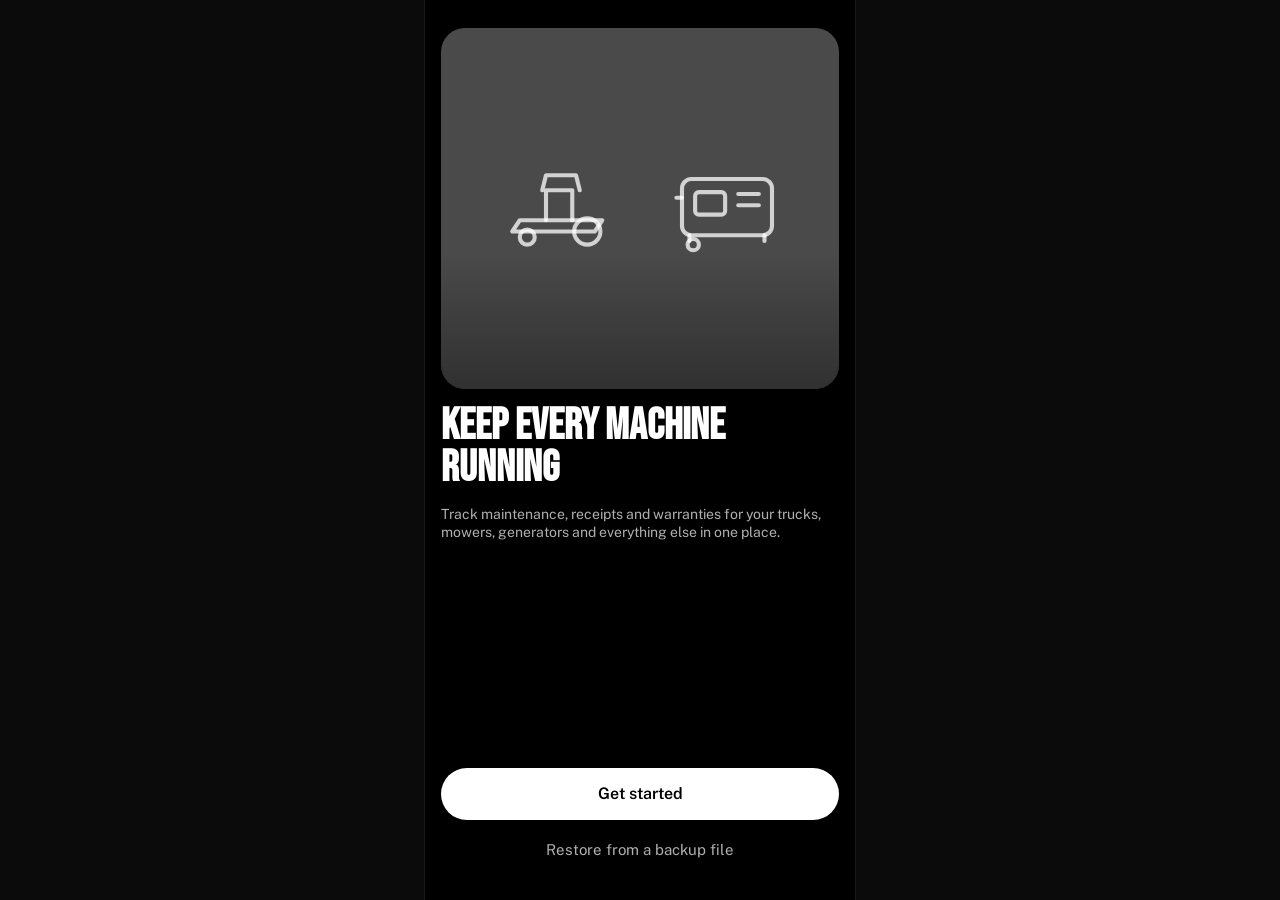
==== commit 71f21f4e: "Garage v3" ====
--- a/index.html
+++ b/index.html
@@ -8,18 +8,18 @@
 <meta name="mobile-web-app-capable" content="yes">
 <meta name="apple-mobile-web-app-status-bar-style" content="black">
 <meta name="apple-mobile-web-app-title" content="Garage">
-<meta name="description" content="Maintenance tracker for trucks, mowers, generators and everything else in the garage.">
-<title>Bill's Garage</title>
+<meta name="description" content="Maintenance tracker for trucks, mowers, e-bikes, generators and everything else in the garage.">
+<title>Garage</title>
 <link rel="manifest" href="manifest.webmanifest">
 <link rel="icon" href="icon.svg" type="image/svg+xml">
-<link rel="apple-touch-icon" href="icon-180.png">
+<link rel="apple-touch-icon" href="icon-180.png?v=4">
 <link rel="preload" href="fonts/bebas-neue-latin-400-normal.woff2" as="font" type="font/woff2" crossorigin>
-<link rel="stylesheet" href="styles.css?v=3">
+<link rel="stylesheet" href="styles.css?v=4">
 </head>
 <body>
 <div id="app"><div class="screen"></div></div>
 <noscript><p style="padding:24px">This app needs JavaScript turned on.</p></noscript>
-<script src="data.js?v=3"></script>
-<script src="app.js?v=3"></script>
+<script src="data.js?v=4"></script>
+<script src="app.js?v=4"></script>
 </body>
 </html>
--- a/styles.css
+++ b/styles.css
@@ -33,7 +33,8 @@
 :focus-visible { outline: 2px solid var(--green); outline-offset: 2px; border-radius: 6px; }
 .ic { flex: none; display: block; }
 
-#app { max-width: 430px; min-height: 100dvh; margin: 0 auto; background: var(--bg); position: relative; overflow-x: hidden; }
+#app { max-width: 430px; min-height: 100dvh; margin: 0 auto; background: var(--bg); position: relative; overflow-x: clip; }
+/* overflow-x: clip (not hidden) so sticky headers keep working */
 @media (min-width: 600px) { #app { box-shadow: 0 0 0 1px #1a1a1a; } }
 
 .screen { padding: calc(var(--top) + 12px) 16px calc(var(--bottom) + 24px); display: flex; flex-direction: column; gap: 16px; min-height: 100dvh; animation: in .22s ease-out; }
@@ -73,7 +74,7 @@
 .mcard { flex: 0 0 160px; height: 186px; border-radius: 14px; overflow: hidden; position: relative; background: #4a4a4a; scroll-snap-align: start; text-align: left; display: block; }
 .mcard.large { flex: none; width: 100%; height: 186px; }
 .mcard .photo { position: absolute; inset: 0; display: grid; place-items: center; color: rgba(255,255,255,.55); background: radial-gradient(120% 90% at 50% 25%, #5a5a5a, #3a3a3a); }
-.mcard .photo img { width: 100%; height: 100%; object-fit: cover; }
+
 .mcard .shade { position: absolute; inset: 0; background: linear-gradient(180deg, rgba(0,0,0,0) 35%, rgba(0,0,0,.85) 100%); }
 .mcard .info { position: absolute; left: 12px; right: 12px; bottom: 12px; display: flex; flex-direction: column; gap: 6px; }
 .mcard .name { font-family: var(--title); font-size: 21px; line-height: 1; text-transform: uppercase; overflow: hidden; text-overflow: ellipsis; white-space: nowrap; }
@@ -221,7 +222,7 @@
 
 /* ---------- task detail ---------- */
 .photo-hero { height: 170px; border-radius: 14px; overflow: hidden; position: relative; background: radial-gradient(120% 90% at 50% 25%, #5a5a5a, #3a3a3a); display: grid; place-items: center; color: rgba(255,255,255,.55); }
-.photo-hero img { width: 100%; height: 100%; object-fit: cover; position: absolute; inset: 0; }
+
 .linkrow { display: flex; align-items: center; gap: 10px; font-weight: 600; }
 .need { display: flex; justify-content: space-between; align-items: center; gap: 12px; padding: 10px 0; }
 .need + .need { border-top: 1px solid #444; }
@@ -229,8 +230,13 @@
 
 /* ---------- receipt capture ---------- */
 .viewfinder { height: 300px; border-radius: 24px; border: 1px solid #444; background: #1a1a1a; display: flex; flex-direction: column; align-items: center; justify-content: center; gap: 14px; text-align: center; overflow: hidden; position: relative; }
-.viewfinder img { position: absolute; inset: 0; width: 100%; height: 100%; object-fit: contain; background: #111; }
+
 .thumb { width: 56px; height: 56px; border-radius: 10px; object-fit: cover; background: #222; flex: none; }
+/* user photos sit on top of the line-art placeholder and fade in once loaded */
+img.ph { position: absolute; inset: 0; width: 100%; height: 100%; object-fit: cover; opacity: 0; transition: opacity .18s; background: #2a2a2a; }
+img.ph.contain { object-fit: contain; background: #111; }
+img.ph.ready, img.thumb.ready { opacity: 1; }
+img.thumb { opacity: 0; transition: opacity .18s; }
 
 /* ---------- onboarding ---------- */
 .hero { height: 361px; border-radius: 24px; overflow: hidden; position: relative; background: #4a4a4a; flex: none; }
@@ -271,3 +277,50 @@
   .muted, .lrow .d, .lrow .v { color: #444 !important; }
 }
 .flip { transform: scaleX(-1); }
+
+/* ---------- sticky bits ---------- */
+.hdr.sticky { position: sticky; top: 0; z-index: 25; background: var(--bg); margin: calc(-1 * (var(--top) + 12px)) -16px 0; padding: calc(var(--top) + 12px) 16px 10px; }
+.hdr.sticky::after { content: ''; position: absolute; left: 0; right: 0; bottom: -14px; height: 14px; background: linear-gradient(#000, rgba(0,0,0,0)); pointer-events: none; }
+.tabs.sticky { position: sticky; top: calc(var(--top) + 58px); z-index: 24; background: var(--bg); margin: 0 -16px; padding: 8px 16px; }
+.tabs.sticky::after { content: ''; position: absolute; left: 0; right: 0; bottom: -14px; height: 14px; background: linear-gradient(#000, rgba(0,0,0,0)); pointer-events: none; }
+.screen > .actions-bottom { position: sticky; bottom: 0; z-index: 15; margin: auto -16px calc(-1 * (var(--bottom) + 24px)); padding: 18px 16px calc(var(--bottom) + 16px); background: linear-gradient(rgba(0,0,0,0), #000 18px); }
+.sheet > .hdr { position: sticky; top: -12px; z-index: 5; background: var(--sheet); margin: 0 -16px; padding: 8px 16px; }
+.sheet-actions { position: sticky; bottom: calc(-1 * (var(--bottom) + 18px)); z-index: 5; background: var(--sheet); margin: 0 -16px calc(-1 * (var(--bottom) + 18px)); padding: 10px 16px calc(var(--bottom) + 18px); display: flex; flex-direction: column; gap: 10px; box-shadow: 0 -12px 12px -4px var(--sheet); }
+.sheet .handle { margin-bottom: -4px; }
+
+/* ---------- quick-pick chips ---------- */
+.picks { display: flex; gap: 6px; flex-wrap: wrap; }
+.pick { height: 32px; padding: 0 12px; border-radius: var(--pill); background: var(--surface); border: 1px solid #444; font-size: 13px; font-weight: 600; color: #ddd; }
+.pick.on { background: #fff; color: #000; border-color: #fff; }
+.preview { background: var(--surface); border-radius: var(--r); padding: 10px 14px; font-size: 14px; color: var(--muted); }
+.preview b { color: #fff; }
+
+/* schedule card on item page */
+.sched { display: flex; flex-direction: column; gap: 8px; }
+.sched .lrow .v { color: #fff; font-weight: 600; }
+.sched .lrow .go { color: var(--muted); }
+
+/* install tutorial */
+.istep { display: flex; gap: 14px; align-items: flex-start; background: var(--card); border-radius: var(--r); padding: 14px; }
+.istep .n { width: 30px; height: 30px; border-radius: 50%; background: #fff; color: #000; font-weight: 700; display: grid; place-items: center; flex: none; }
+.istep .t { font-weight: 600; }
+.istep .d { color: var(--muted); font-size: 14px; margin-top: 2px; }
+.istep .demo { display: inline-flex; align-items: center; gap: 6px; margin-top: 8px; background: #2b2b2b; border-radius: 10px; padding: 7px 11px; font-size: 14px; color: #4da3ff; }
+.istep .demo.plain { color: #fff; }
+.callout { border: 1px solid #5a4a12; background: rgba(255,198,26,.08); border-radius: var(--r); padding: 12px 14px; font-size: 14px; color: #f2dc9a; }
+.callout b { color: var(--yellow); }
+
+/* import */
+.maprow { display: grid; grid-template-columns: 1fr 1.3fr; gap: 10px; align-items: center; }
+.maprow > span { font-size: 14px; }
+.tbl { overflow-x: auto; border-radius: var(--r); background: var(--surface); }
+.tbl table { border-collapse: collapse; font-size: 12px; min-width: 100%; }
+.tbl td, .tbl th { padding: 7px 9px; border-bottom: 1px solid #2c2c2c; white-space: nowrap; text-align: left; }
+.tbl th { color: var(--muted); font-weight: 600; }
+
+/* backup card */
+.mrow.backup .chip { border-color: var(--yellow); }
+
+/* credit */
+.credit { display: block; text-align: center; color: var(--faint); font-size: 13px; padding: 6px 0 2px; text-decoration: none; }
+.credit b { color: var(--green); font-weight: 600; text-decoration: underline; text-underline-offset: 3px; }
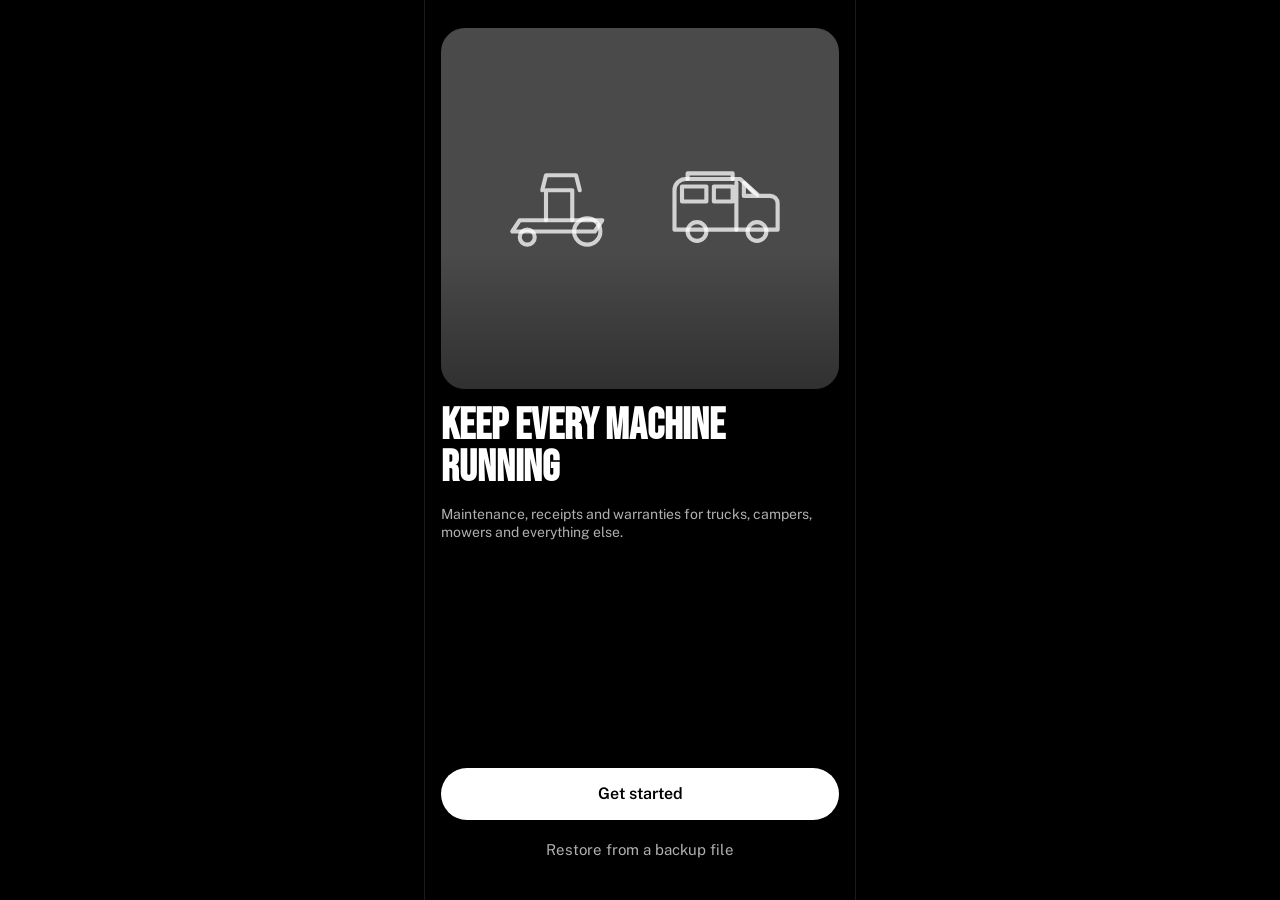
==== commit 1c337b56: "Add files via upload" ====
--- a/index.html
+++ b/index.html
@@ -12,14 +12,16 @@
 <title>Garage</title>
 <link rel="manifest" href="manifest.webmanifest">
 <link rel="icon" href="icon.svg" type="image/svg+xml">
-<link rel="apple-touch-icon" href="icon-180.png?v=4">
+<link rel="apple-touch-icon" href="icon-180.png?v=5">
 <link rel="preload" href="fonts/bebas-neue-latin-400-normal.woff2" as="font" type="font/woff2" crossorigin>
-<link rel="stylesheet" href="styles.css?v=4">
+<link rel="stylesheet" href="styles.css?v=5">
 </head>
 <body>
+<div id="splash" aria-hidden="true"><video id="splashVid" muted playsinline autoplay preload="auto" disablepictureinpicture><source src="loader.mp4" type="video/mp4"><source src="loader.webm" type="video/webm"></video></div>
+<script>try{if(sessionStorage.getItem('bg-splash')){document.getElementById('splash').remove()}else{sessionStorage.setItem('bg-splash','1')}}catch(e){}</script>
 <div id="app"><div class="screen"></div></div>
 <noscript><p style="padding:24px">This app needs JavaScript turned on.</p></noscript>
-<script src="data.js?v=4"></script>
-<script src="app.js?v=4"></script>
+<script src="data.js?v=5"></script>
+<script src="app.js?v=5"></script>
 </body>
 </html>
--- a/styles.css
+++ b/styles.css
@@ -6,6 +6,10 @@
 /* Bill's Garage — design tokens pulled from the Figma "IOT project" hifi page */
 :root {
   --bg: #000;
+  --bg-a: rgba(0,0,0,.86);
+  --accent: #12ff54;
+  --pattern: none;
+  --pattern-size: auto;
   --card: #383838;
   --surface: #1f1f1f;
   --sheet: #1c1c1c;
@@ -25,7 +29,7 @@
   --bottom: max(16px, env(safe-area-inset-bottom));
 }
 * { box-sizing: border-box; -webkit-tap-highlight-color: transparent; }
-html, body { margin: 0; background: #0b0b0b; color: var(--text); font-family: var(--body); font-size: 15px; line-height: 1.35; }
+html, body { margin: 0; background: var(--bg); color: var(--text); font-family: var(--body); font-size: 15px; line-height: 1.35; }
 body { min-height: 100dvh; overscroll-behavior-y: none; }
 button { font: inherit; color: inherit; background: none; border: 0; padding: 0; cursor: pointer; }
 input, select, textarea { font: inherit; font-size: 16px; color: var(--text); }
@@ -33,7 +37,8 @@
 :focus-visible { outline: 2px solid var(--green); outline-offset: 2px; border-radius: 6px; }
 .ic { flex: none; display: block; }
 
-#app { max-width: 430px; min-height: 100dvh; margin: 0 auto; background: var(--bg); position: relative; overflow-x: clip; }
+#app { max-width: 430px; min-height: 100dvh; margin: 0 auto; background: transparent; position: relative; z-index: 1; overflow-x: clip; }
+body::before { content: ''; position: fixed; inset: 0; background-image: var(--pattern); background-size: var(--pattern-size); pointer-events: none; z-index: 0; }
 /* overflow-x: clip (not hidden) so sticky headers keep working */
 @media (min-width: 600px) { #app { box-shadow: 0 0 0 1px #1a1a1a; } }
 
@@ -55,8 +60,8 @@
 .rbtn:active { transform: scale(.94); }
 .title-btn { display: flex; align-items: center; gap: 6px; min-width: 0; }
 
-.fixed-top { position: sticky; top: 0; z-index: 20; background: var(--bg); margin: calc(-1 * (var(--top) + 12px)) -16px 0; padding: calc(var(--top) + 12px) 16px 6px; display: flex; flex-direction: column; gap: 10px; }
-.fixed-top::after { content: ''; position: absolute; left: 0; right: 0; bottom: -18px; height: 18px; background: linear-gradient(#000, rgba(0,0,0,0)); pointer-events: none; }
+.fixed-top { position: sticky; top: 0; z-index: 20; background: var(--bg-a); -webkit-backdrop-filter: blur(14px); backdrop-filter: blur(14px); margin: calc(-1 * (var(--top) + 12px)) -16px 0; padding: calc(var(--top) + 12px) 16px 6px; display: flex; flex-direction: column; gap: 10px; }
+.fixed-top::after { content: ''; position: absolute; left: 0; right: 0; bottom: -18px; height: 18px; background: linear-gradient(var(--bg-a), transparent); pointer-events: none; }
 
 /* ---------- type ---------- */
 .sec-title { font-size: 20px; font-weight: 600; margin: 4px 0 -4px; display: flex; justify-content: space-between; align-items: baseline; }
@@ -162,10 +167,10 @@
 .trow .d { color: var(--muted); font-size: 13px; }
 .switch { width: 52px; height: 32px; border-radius: 99px; background: var(--btn); position: relative; flex: none; transition: background .2s; }
 .switch::after { content: ''; position: absolute; top: 3px; left: 3px; width: 26px; height: 26px; border-radius: 50%; background: #fff; transition: transform .2s; }
-.switch.on { background: var(--green); }
+.switch.on { background: var(--accent); }
 .switch.on::after { transform: translateX(20px); }
 .check { width: 26px; height: 26px; border-radius: 50%; border: 1.5px solid #888; flex: none; display: grid; place-items: center; }
-.check.on { background: var(--green); border-color: var(--green); color: #000; }
+.check.on { background: var(--accent); border-color: var(--accent); color: #000; }
 
 .steps { display: flex; gap: 6px; }
 .steps i { flex: 1; height: 3px; border-radius: 2px; background: var(--btn); }
@@ -191,7 +196,7 @@
 .empty .ibox { width: 56px; height: 56px; border-radius: 50%; background: var(--surface); display: grid; place-items: center; color: #fff; }
 
 /* ---------- bottom nav ---------- */
-.nav { position: fixed; bottom: 0; left: 50%; transform: translateX(-50%); width: 100%; max-width: 430px; z-index: 30; display: flex; justify-content: space-around; padding: 10px 28px var(--bottom); background: linear-gradient(rgba(0,0,0,0), rgba(0,0,0,.92) 35%, #000); }
+.nav { position: fixed; bottom: 0; left: 50%; transform: translateX(-50%); width: 100%; max-width: 430px; z-index: 30; display: flex; justify-content: space-around; padding: 10px 28px var(--bottom); background: linear-gradient(transparent, var(--bg-a) 35%, var(--bg)); }
 .nav button { display: flex; flex-direction: column; align-items: center; gap: 4px; font-size: 12px; color: var(--faint); width: 80px; padding-top: 8px; }
 .nav button.on { color: #fff; }
 
@@ -218,6 +223,7 @@
 /* ---------- toast ---------- */
 .toast { position: fixed; left: 50%; transform: translateX(-50%); bottom: calc(var(--bottom) + 96px); z-index: 90; background: #fff; color: #000; border-radius: var(--pill); padding: 12px 18px; font-weight: 600; display: flex; gap: 14px; align-items: center; box-shadow: 0 8px 24px rgba(0,0,0,.5); animation: up2 .25s; max-width: 92vw; }
 .toast button { text-decoration: underline; font-weight: 700; }
+.toast span { white-space: nowrap; overflow: hidden; text-overflow: ellipsis; }
 @keyframes up2 { from { opacity: 0; transform: translate(-50%, 12px); } }
 
 /* ---------- task detail ---------- */
@@ -257,7 +263,7 @@
 .stagger > *:nth-child(4) { animation-delay: .36s; } .stagger > *:nth-child(5) { animation-delay: .48s; }
 .stagger > *:nth-child(6) { animation-delay: .6s; } .stagger > *:nth-child(7) { animation-delay: .72s; }
 @keyframes rise { from { opacity: 0; transform: translateY(24px); } }
-.success { width: 88px; height: 88px; border-radius: 50%; background: var(--green); color: #000; display: grid; place-items: center; margin: 0 auto; animation: bounce .7s cubic-bezier(.2,1.6,.4,1) both; }
+.success { width: 88px; height: 88px; border-radius: 50%; background: var(--accent); color: #000; display: grid; place-items: center; margin: 0 auto; animation: bounce .7s cubic-bezier(.2,1.6,.4,1) both; }
 @keyframes bounce { from { transform: scale(0); } }
 .center { display: flex; flex-direction: column; align-items: center; justify-content: center; text-align: center; gap: 12px; flex: 1; }
 
@@ -279,11 +285,11 @@
 .flip { transform: scaleX(-1); }
 
 /* ---------- sticky bits ---------- */
-.hdr.sticky { position: sticky; top: 0; z-index: 25; background: var(--bg); margin: calc(-1 * (var(--top) + 12px)) -16px 0; padding: calc(var(--top) + 12px) 16px 10px; }
-.hdr.sticky::after { content: ''; position: absolute; left: 0; right: 0; bottom: -14px; height: 14px; background: linear-gradient(#000, rgba(0,0,0,0)); pointer-events: none; }
-.tabs.sticky { position: sticky; top: calc(var(--top) + 58px); z-index: 24; background: var(--bg); margin: 0 -16px; padding: 8px 16px; }
-.tabs.sticky::after { content: ''; position: absolute; left: 0; right: 0; bottom: -14px; height: 14px; background: linear-gradient(#000, rgba(0,0,0,0)); pointer-events: none; }
-.screen > .actions-bottom { position: sticky; bottom: 0; z-index: 15; margin: auto -16px calc(-1 * (var(--bottom) + 24px)); padding: 18px 16px calc(var(--bottom) + 16px); background: linear-gradient(rgba(0,0,0,0), #000 18px); }
+.hdr.sticky { position: sticky; top: 0; z-index: 25; background: var(--bg-a); -webkit-backdrop-filter: blur(14px); backdrop-filter: blur(14px); margin: calc(-1 * (var(--top) + 12px)) -16px 0; padding: calc(var(--top) + 12px) 16px 10px; }
+.hdr.sticky::after { content: ''; position: absolute; left: 0; right: 0; bottom: -14px; height: 14px; background: linear-gradient(var(--bg-a), transparent); pointer-events: none; }
+.tabs.sticky { position: sticky; top: calc(var(--top) + 58px); z-index: 24; background: var(--bg-a); -webkit-backdrop-filter: blur(14px); backdrop-filter: blur(14px); margin: 0 -16px; padding: 8px 16px; }
+.tabs.sticky::after { content: ''; position: absolute; left: 0; right: 0; bottom: -14px; height: 14px; background: linear-gradient(var(--bg-a), transparent); pointer-events: none; }
+.screen > .actions-bottom { position: sticky; bottom: 0; z-index: 15; margin: auto -16px calc(-1 * (var(--bottom) + 24px)); padding: 18px 16px calc(var(--bottom) + 16px); background: linear-gradient(transparent, var(--bg) 18px); }
 .sheet > .hdr { position: sticky; top: -12px; z-index: 5; background: var(--sheet); margin: 0 -16px; padding: 8px 16px; }
 .sheet-actions { position: sticky; bottom: calc(-1 * (var(--bottom) + 18px)); z-index: 5; background: var(--sheet); margin: 0 -16px calc(-1 * (var(--bottom) + 18px)); padding: 10px 16px calc(var(--bottom) + 18px); display: flex; flex-direction: column; gap: 10px; box-shadow: 0 -12px 12px -4px var(--sheet); }
 .sheet .handle { margin-bottom: -4px; }
@@ -323,4 +329,66 @@
 
 /* credit */
 .credit { display: block; text-align: center; color: var(--faint); font-size: 13px; padding: 6px 0 2px; text-decoration: none; }
-.credit b { color: var(--green); font-weight: 600; text-decoration: underline; text-underline-offset: 3px; }
+.credit b { color: var(--accent); font-weight: 600; text-decoration: underline; text-underline-offset: 3px; }
+
+/* ---------- garage themes ---------- */
+:root[data-theme="pegboard"] { --bg: #17120d; --bg-a: rgba(23,18,13,.86); --card: #2e261d; --surface: #221b14; --sheet: #1f1912; --btn: #43382b; --accent: #ff8f2a;
+  --pattern: radial-gradient(circle at 50% 50%, rgba(0,0,0,.55) 0 2.2px, transparent 2.8px); --pattern-size: 22px 22px; }
+:root[data-theme="diamond"] { --bg: #111417; --bg-a: rgba(17,20,23,.86); --card: #2b3137; --surface: #1c2024; --sheet: #191d21; --btn: #3c444c; --accent: #5cc8ff;
+  --pattern: linear-gradient(45deg, transparent 44%, rgba(255,255,255,.045) 45% 55%, transparent 56%), linear-gradient(-45deg, transparent 44%, rgba(255,255,255,.03) 45% 55%, transparent 56%); --pattern-size: 18px 9px; }
+:root[data-theme="barn"] { --bg: #0e130f; --bg-a: rgba(14,19,15,.86); --card: #26302a; --surface: #19201b; --sheet: #172019; --btn: #36443a; --accent: #ffc61a;
+  --pattern: repeating-linear-gradient(90deg, rgba(0,0,0,.35) 0 2px, transparent 2px 46px), repeating-linear-gradient(90deg, rgba(255,255,255,.018) 0 1px, transparent 1px 7px); --pattern-size: auto; }
+.themes { display: grid; grid-template-columns: 1fr 1fr; gap: 10px; }
+.theme { border-radius: 14px; overflow: hidden; border: 2px solid transparent; text-align: left; background: var(--surface); }
+.theme.on { border-color: #fff; }
+.theme .sw { height: 72px; position: relative; }
+.theme .sw i { position: absolute; left: 10px; right: 10px; bottom: 10px; height: 18px; border-radius: 6px; }
+.theme .sw b { position: absolute; right: 10px; top: 10px; width: 26px; height: 16px; border-radius: 99px; }
+.theme span { display: block; padding: 8px 10px; font-weight: 600; font-size: 14px; }
+.themes.mini { grid-template-columns: repeat(4, 1fr); gap: 8px; }
+.themes.mini .theme .sw { height: 46px; }
+.themes.mini .theme span { font-size: 11px; padding: 5px 6px; }
+
+/* ---------- swipe to snooze / skip ---------- */
+.swipe { position: relative; border-radius: var(--r); }
+.swipe > .mrow { position: relative; z-index: 1; touch-action: pan-y; }
+.swipe-bg { position: absolute; inset: 0; border-radius: var(--r); display: flex; align-items: center; justify-content: space-between; padding: 0 18px; font-weight: 700; font-size: 14px; opacity: 0; transition: background .15s, color .15s; }
+.swipe-bg span { display: inline-flex; align-items: center; gap: 8px; }
+.swipe[data-dir] .swipe-bg { opacity: 1; }
+.swipe[data-dir="left"] .swipe-bg { background: #3a3214; color: var(--yellow); justify-content: flex-end; }
+.swipe[data-dir="left"] .sk, .swipe[data-dir="right"] .sn { display: none; }
+.swipe[data-dir="right"] .swipe-bg { background: #2c2c2c; color: #ddd; }
+.swipe.armed[data-dir="left"] .swipe-bg { background: var(--yellow); color: #000; }
+.swipe.armed[data-dir="right"] .swipe-bg { background: #fff; color: #000; }
+
+/* toggle rows with tap-to-edit */
+.srow { padding: 0; gap: 0; }
+.srow-main { flex: 1; min-width: 0; display: flex; align-items: center; gap: 12px; padding: 12px 6px 12px 14px; text-align: left; }
+.srow-main .ibox { width: 36px; height: 36px; border-radius: 50%; background: var(--btn); display: grid; place-items: center; flex: none; }
+.srow-sw { padding: 12px 14px 12px 6px; align-self: stretch; display: grid; place-items: center; }
+.edit-hint { display: inline-block; margin-left: 6px; opacity: .55; vertical-align: -1px; }
+
+/* onboarding illustrations: look like pictures, not buttons */
+.demo-frame { border-radius: 22px; padding: 14px; background: var(--surface); border: 1px solid #2a2a2a; position: relative; pointer-events: none; display: flex; flex-direction: column; gap: 8px; }
+.demo-frame::after { content: ''; position: absolute; inset: 0; border-radius: 22px; background: linear-gradient(transparent 55%, var(--surface)); }
+.demo-frame .mrow { transform: scale(.94); transform-origin: top center; margin-bottom: -6px; }
+.feat { display: flex; gap: 14px; align-items: flex-start; padding: 6px 0; }
+.feat .fi { color: var(--accent); flex: none; margin-top: 2px; }
+.feat .t { font-weight: 600; }
+.feat .d { color: var(--muted); font-size: 14px; }
+.kbd { display: inline-flex; align-items: center; gap: 4px; color: #4da3ff; font-weight: 600; white-space: nowrap; vertical-align: -3px; }
+
+/* splash */
+#splash { position: fixed; inset: 0; z-index: 999; background: #000; display: grid; place-items: center; transition: opacity .4s ease; }
+#splash.out { opacity: 0; pointer-events: none; }
+#splash video, #splash img { width: min(56vw, 240px); height: auto; aspect-ratio: 1; }
+
+.check .ic { opacity: 0; } .check.on .ic { opacity: 1; }
+.status { display: flex; flex-direction: column; gap: 10px; }
+.status b { font-size: 17px; }
+.status.over b { color: #ff6b6b; } .status.soon b { color: var(--yellow); }
+.status .bar { background: var(--surface); }
+
+.mrow .tname { flex: 1; min-width: 0; display: flex; align-items: center; gap: 8px; font-weight: 600; font-size: 16px; }
+.mrow .tname span { overflow: hidden; text-overflow: ellipsis; white-space: nowrap; }
+.mrow.urgent .tname .ic { color: #ffb3b3; }
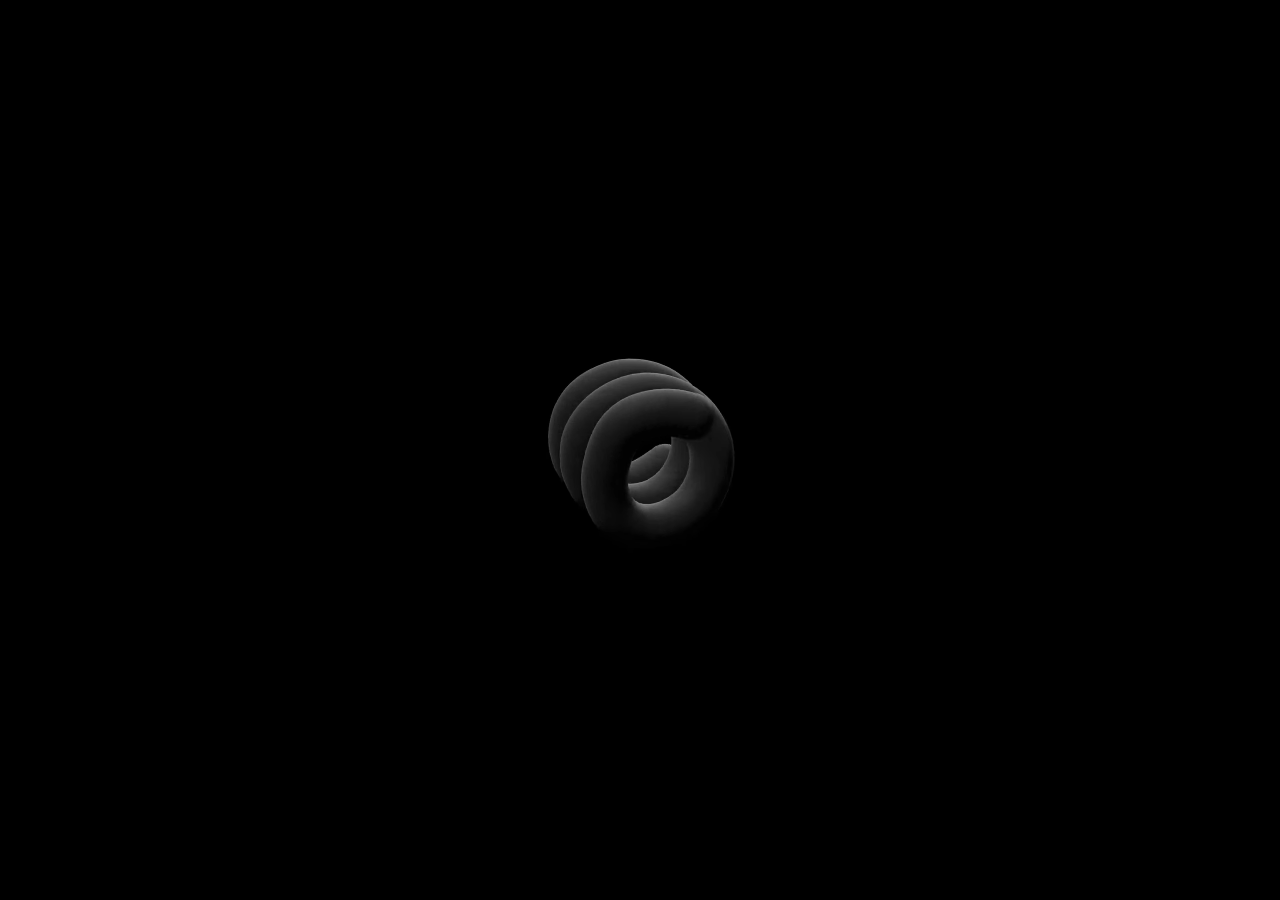
==== commit 68862163: "Add files via upload" ====
--- a/index.html
+++ b/index.html
@@ -12,16 +12,17 @@
 <title>Garage</title>
 <link rel="manifest" href="manifest.webmanifest">
 <link rel="icon" href="icon.svg" type="image/svg+xml">
-<link rel="apple-touch-icon" href="icon-180.png?v=5">
+<link rel="apple-touch-icon" href="icon-180.png?v=7">
 <link rel="preload" href="fonts/bebas-neue-latin-400-normal.woff2" as="font" type="font/woff2" crossorigin>
-<link rel="stylesheet" href="styles.css?v=5">
+<link rel="stylesheet" href="styles.css?v=7">
 </head>
 <body>
 <div id="splash" aria-hidden="true"><video id="splashVid" muted playsinline autoplay preload="auto" disablepictureinpicture><source src="loader.mp4" type="video/mp4"><source src="loader.webm" type="video/webm"></video></div>
 <script>try{if(sessionStorage.getItem('bg-splash')){document.getElementById('splash').remove()}else{sessionStorage.setItem('bg-splash','1')}}catch(e){}</script>
 <div id="app"><div class="screen"></div></div>
 <noscript><p style="padding:24px">This app needs JavaScript turned on.</p></noscript>
-<script src="data.js?v=5"></script>
-<script src="app.js?v=5"></script>
+<script src="data.js?v=7"></script>
+<script src="more.js?v=7"></script>
+<script src="app.js?v=7"></script>
 </body>
 </html>
--- a/styles.css
+++ b/styles.css
@@ -392,3 +392,97 @@
 .mrow .tname { flex: 1; min-width: 0; display: flex; align-items: center; gap: 8px; font-weight: 600; font-size: 16px; }
 .mrow .tname span { overflow: hidden; text-overflow: ellipsis; white-space: nowrap; }
 .mrow.urgent .tname .ic { color: #ffb3b3; }
+
+/* ---------- v6: backup & data, safety, feedback ---------- */
+.datacard, .statuscard { display: flex; align-items: center; gap: 14px; width: 100%; text-align: left; background: var(--card); border-radius: var(--r); padding: 14px; }
+.datacard .ibox, .statuscard .ibox { width: 44px; height: 44px; border-radius: 50%; background: var(--btn); display: grid; place-items: center; flex: none; }
+.datacard .t, .statuscard .t { font-weight: 600; font-size: 16px; }
+.datacard .d, .statuscard .d { color: var(--muted); font-size: 13px; margin-top: 2px; }
+.ibox.ok, .statuscard.ok .ibox { background: rgba(18,255,84,.15); color: var(--green); }
+.ibox.warn, .statuscard.warn .ibox { background: rgba(255,198,26,.15); color: var(--yellow); }
+.statuscard { padding: 18px 16px; border: 1px solid #444; }
+.statuscard.ok { border-color: rgba(18,255,84,.35); }
+.statuscard.warn { border-color: rgba(255,198,26,.4); }
+.subhead { display: flex; flex-direction: column; gap: 2px; margin-top: 10px; }
+.subhead b { font-size: 15px; }
+.subhead span { color: var(--muted); font-size: 13px; }
+.safe { display: flex; flex-direction: column; gap: 4px; }
+.safe-row { display: flex; gap: 14px; align-items: flex-start; padding: 8px 0; border-bottom: 1px solid rgba(255,255,255,.07); }
+.safe-row:last-child { border-bottom: 0; }
+.safe-row .fi { width: 36px; height: 36px; border-radius: 50%; background: rgba(18,255,84,.12); color: var(--green); display: grid; place-items: center; flex: none; }
+.safe-row .t { font-weight: 600; }
+.safe-row .d { color: var(--muted); font-size: 14px; margin-top: 2px; }
+.fbseg button { font-size: 13px; }
+textarea.inp { padding: 12px 14px; resize: vertical; line-height: 1.4; }
+.logopts { background: var(--surface); border-radius: var(--r); padding: 12px 14px; }
+.logopts summary { cursor: pointer; font-weight: 600; display: flex; align-items: center; gap: 8px; list-style: none; }
+.logopts summary::-webkit-details-marker { display: none; }
+.logopts summary::after { content: '›'; margin-left: auto; color: var(--muted); font-size: 20px; transform: rotate(90deg); transition: transform .2s; }
+.logopts[open] summary::after { transform: rotate(-90deg); }
+
+/* ---------- garage log: looks like paper on screen and prints clean ---------- */
+.paper { background: #fff; color: #141414; border-radius: 10px; padding: 22px 18px; font-size: 12px; line-height: 1.4; box-shadow: 0 10px 40px rgba(0,0,0,.5); margin-bottom: 24px; }
+.paper * { color: inherit; }
+.lg-cover { background: #0c0c0c; color: #fff; margin: -22px -18px 18px; padding: 22px 18px 18px; border-radius: 10px 10px 0 0; }
+.lg-cover * { color: #fff; }
+.lg-kicker { font-size: 10px; font-weight: 700; letter-spacing: .14em; text-transform: uppercase; color: #12ff54 !important; }
+.lg-cover h1 { font-family: 'Bebas Neue', Impact, sans-serif; font-weight: 400; font-size: 44px; line-height: .95; margin: 6px 0 4px; letter-spacing: .01em; }
+.lg-made { font-size: 12px; color: #bbb !important; }
+.lg-stats, .lg-mini { display: grid; grid-template-columns: repeat(auto-fit, minmax(68px, 1fr)); gap: 8px; margin-top: 16px; }
+.lg-stats > div { background: #1d1d1d; border-radius: 8px; padding: 10px; }
+.lg-mini > div { background: #f2f2f2; border-radius: 8px; padding: 8px 10px; }
+.lg-stats b, .lg-mini b { display: block; font-family: 'Bebas Neue', Impact, sans-serif; font-weight: 400; font-size: 24px; line-height: 1; }
+.lg-stats span, .lg-mini span { font-size: 10.5px; color: #999 !important; }
+.lg-mini span { color: #666 !important; }
+.lg-cover .lg-t { margin-top: 16px; }
+.lg-cover .lg-t th { color: #999 !important; border-color: #444; }
+.lg-cover .lg-t td { border-color: #2a2a2a; }
+.lg-machine { padding-top: 18px; border-top: 3px solid #141414; margin-top: 22px; }
+.lg-cover + .lg-machine { border-top: 0; margin-top: 0; padding-top: 0; }
+.lg-mhead { display: flex; gap: 14px; align-items: flex-start; }
+.lg-photo-wrap { width: 132px; height: 100px; border-radius: 8px; overflow: hidden; background: #eee; flex: none; }
+.lg-photo { width: 100%; height: 100%; object-fit: cover; display: block; }
+.lg-machine h2 { font-family: 'Bebas Neue', Impact, sans-serif; font-weight: 400; font-size: 32px; line-height: 1; margin: 0 0 6px; }
+.lg-facts, .lg-specs { display: grid; grid-template-columns: auto 1fr; gap: 2px 12px; margin: 0; }
+.lg-facts dt, .lg-specs dt { color: #777 !important; font-size: 11px; }
+.lg-facts dd, .lg-specs dd { margin: 0; font-size: 12px; }
+.lg-sec { margin-top: 16px; break-inside: auto; }
+.lg-sec h3 { font-size: 10.5px; letter-spacing: .12em; text-transform: uppercase; color: #777 !important; margin: 0 0 6px; padding-bottom: 4px; border-bottom: 1.5px solid #141414; }
+.lg-t { width: 100%; border-collapse: collapse; }
+.lg-t th { text-align: left; font-size: 9.5px; letter-spacing: .06em; text-transform: uppercase; color: #777 !important; font-weight: 700; padding: 4px 6px 4px 0; border-bottom: 1px solid #bbb; }
+.lg-t td { padding: 6px 6px 6px 0; border-bottom: 1px solid #e3e3e3; vertical-align: top; }
+.lg-t tr { break-inside: avoid; }
+.lg-t .r { text-align: right; padding-right: 0; }
+.lg-t .nw { white-space: nowrap; }
+.lg-t tr.skip td { color: #888 !important; }
+.lg-sub { color: #777 !important; font-size: 11px; margin-top: 2px; white-space: pre-wrap; }
+.lg-st { display: inline-block; font-size: 10px; font-weight: 700; padding: 1px 7px; border-radius: 99px; white-space: nowrap; }
+.lg-st.red { background: #fde3e3; color: #b21d1d !important; }
+.lg-st.amber { background: #fff1d1; color: #8a5a00 !important; }
+.lg-st.green { background: #def5e5; color: #17703a !important; }
+.lg-st.grey { background: #eee; color: #666 !important; }
+.lg-mini b.red { color: #c81e1e !important; }
+.lg-empty { color: #888 !important; margin: 4px 0; }
+.lg-notes { display: flex; flex-direction: column; gap: 8px; }
+.lg-note { break-inside: avoid; border-left: 3px solid #ddd; padding-left: 10px; white-space: pre-wrap; }
+.lg-receipts { display: grid; grid-template-columns: repeat(3, 1fr); gap: 14px; }
+.lg-receipts figure { margin: 0; break-inside: avoid; }
+.lg-rimg { width: 100%; max-height: 340px; object-fit: contain; object-position: left top; border: 1px solid #ddd; border-radius: 4px; display: block; background: #fafafa; }
+.lg-receipts figcaption { margin-top: 4px; display: flex; flex-direction: column; }
+.lg-receipts figcaption span { color: #777 !important; font-size: 11px; }
+.lg-receipts.nophotos { grid-template-columns: 1fr; gap: 4px; }
+.lg-foot { margin-top: 24px; padding-top: 8px; border-top: 1px solid #ddd; color: #999 !important; font-size: 10px; text-align: center; }
+
+@media print {
+  @page { margin: 12mm; }
+  html, body { background: #fff !important; }
+  .logscreen > :not(.paper) { display: none !important; }
+  .logscreen { padding: 0 !important; }
+  .paper { box-shadow: none; border-radius: 0; padding: 0; font-size: 10.5pt; margin: 0; }
+  .lg-cover { margin: 0 0 14px; border-radius: 6px; -webkit-print-color-adjust: exact; print-color-adjust: exact; }
+  .lg-st, .lg-mini > div, .lg-stats > div { -webkit-print-color-adjust: exact; print-color-adjust: exact; }
+  .lg-machine { break-before: page; border-top: 0; margin-top: 0; padding-top: 0; }
+  .lg-cover + .lg-machine { break-before: auto; }
+  .lg-sec h3 { break-after: avoid; }
+  #splash, .scrim, .fabmenu { display: none !important; }
+}
